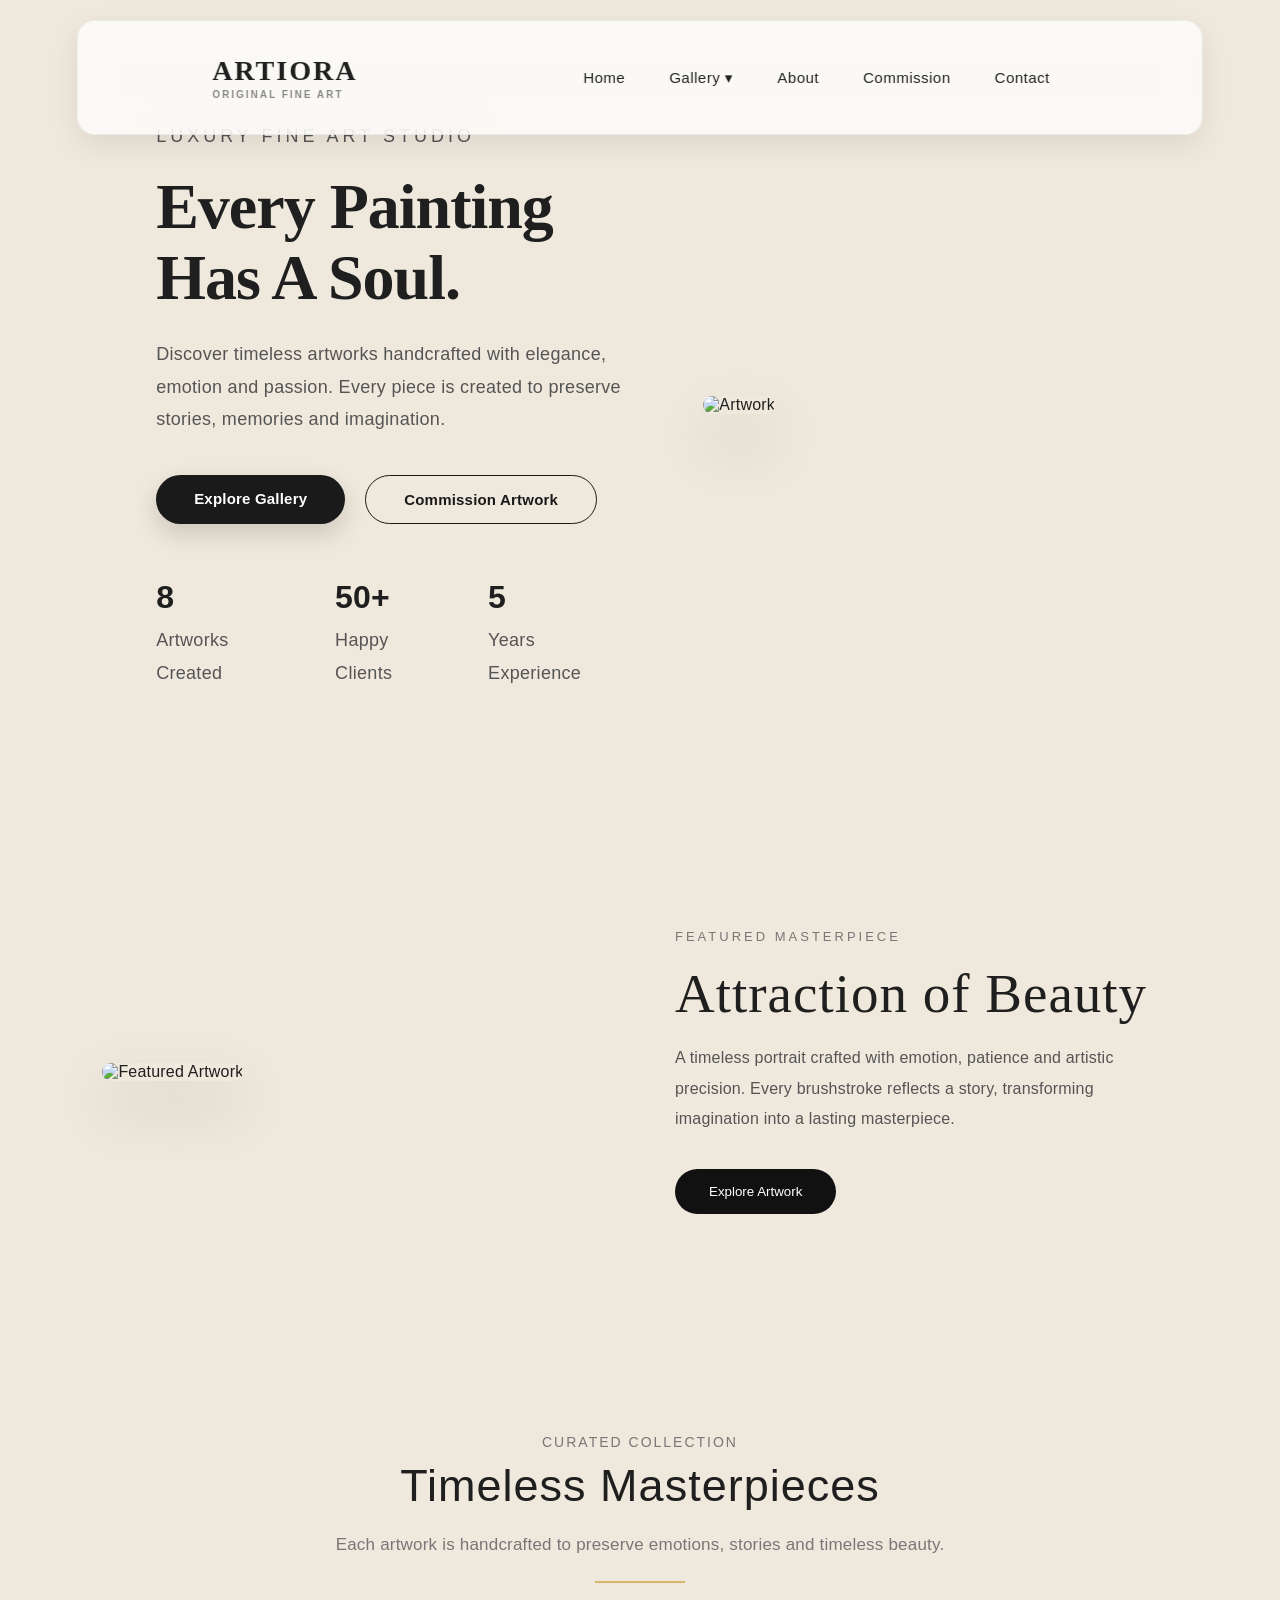
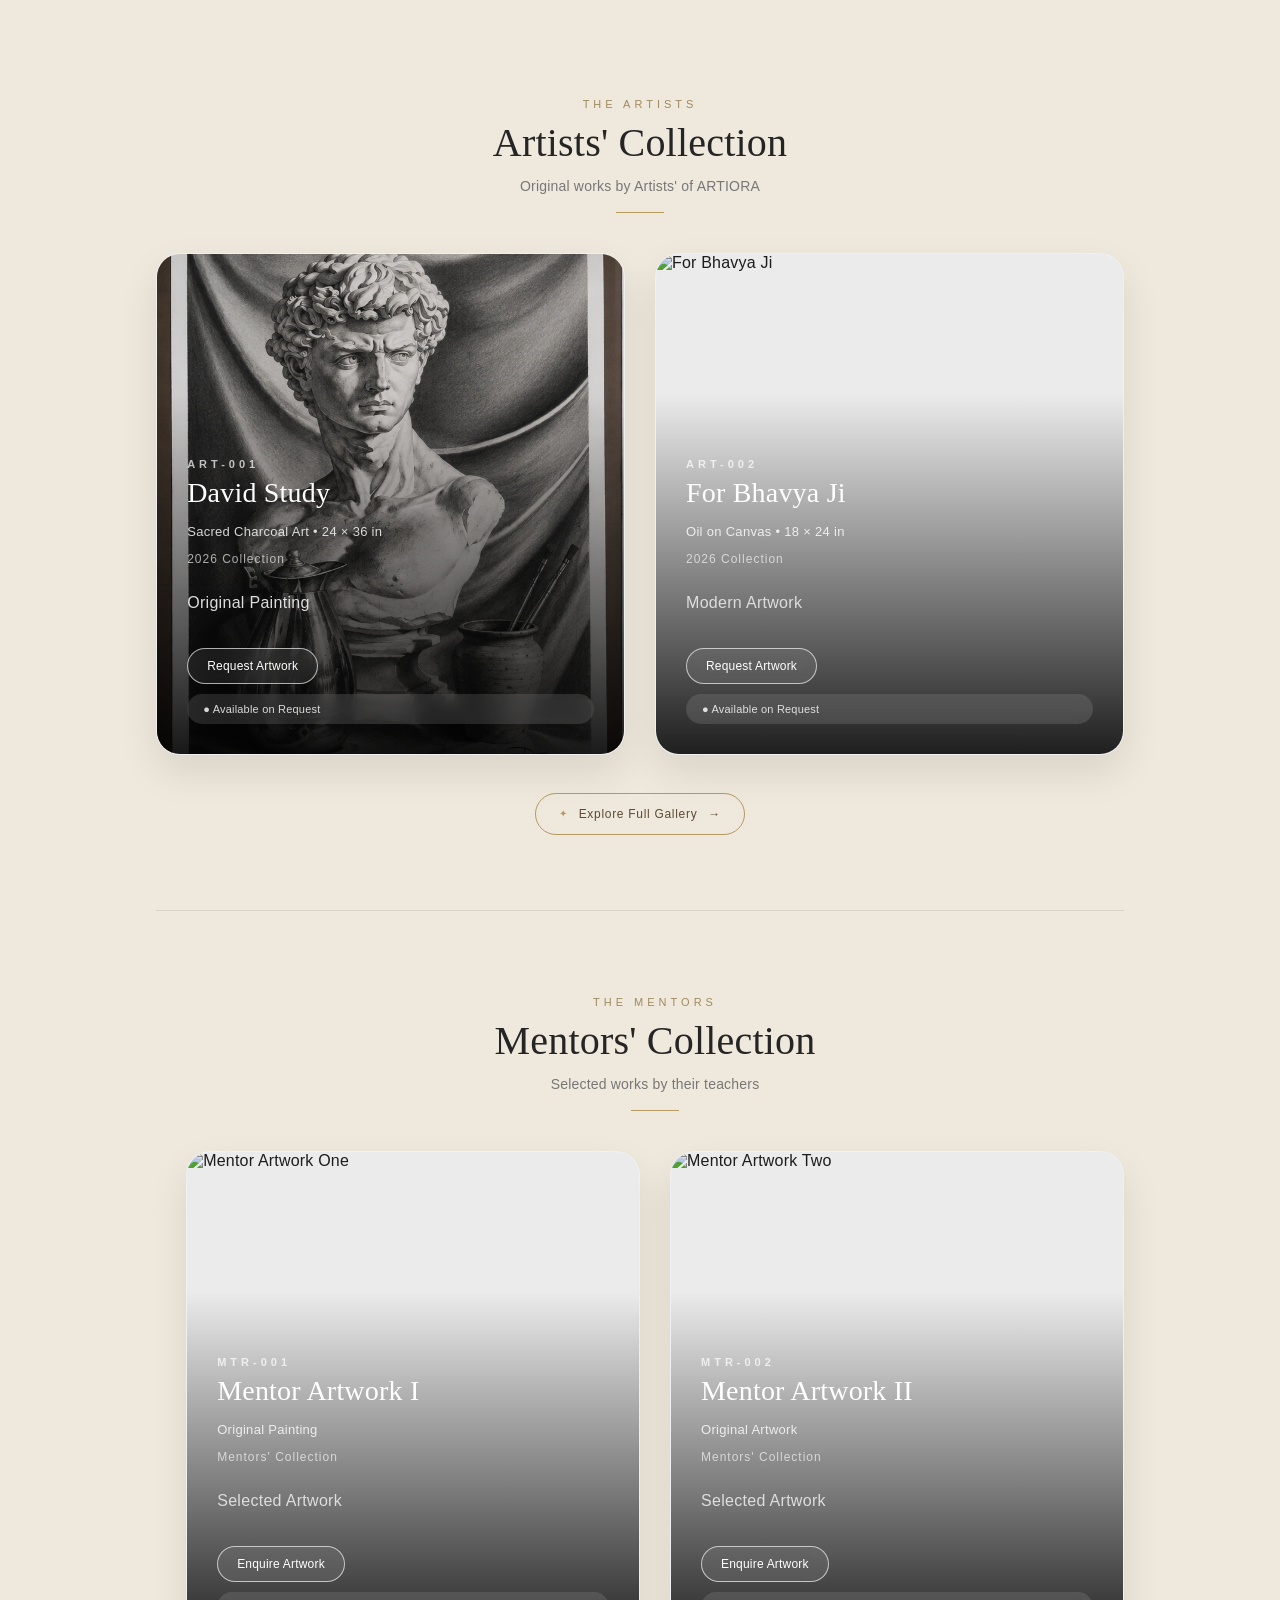
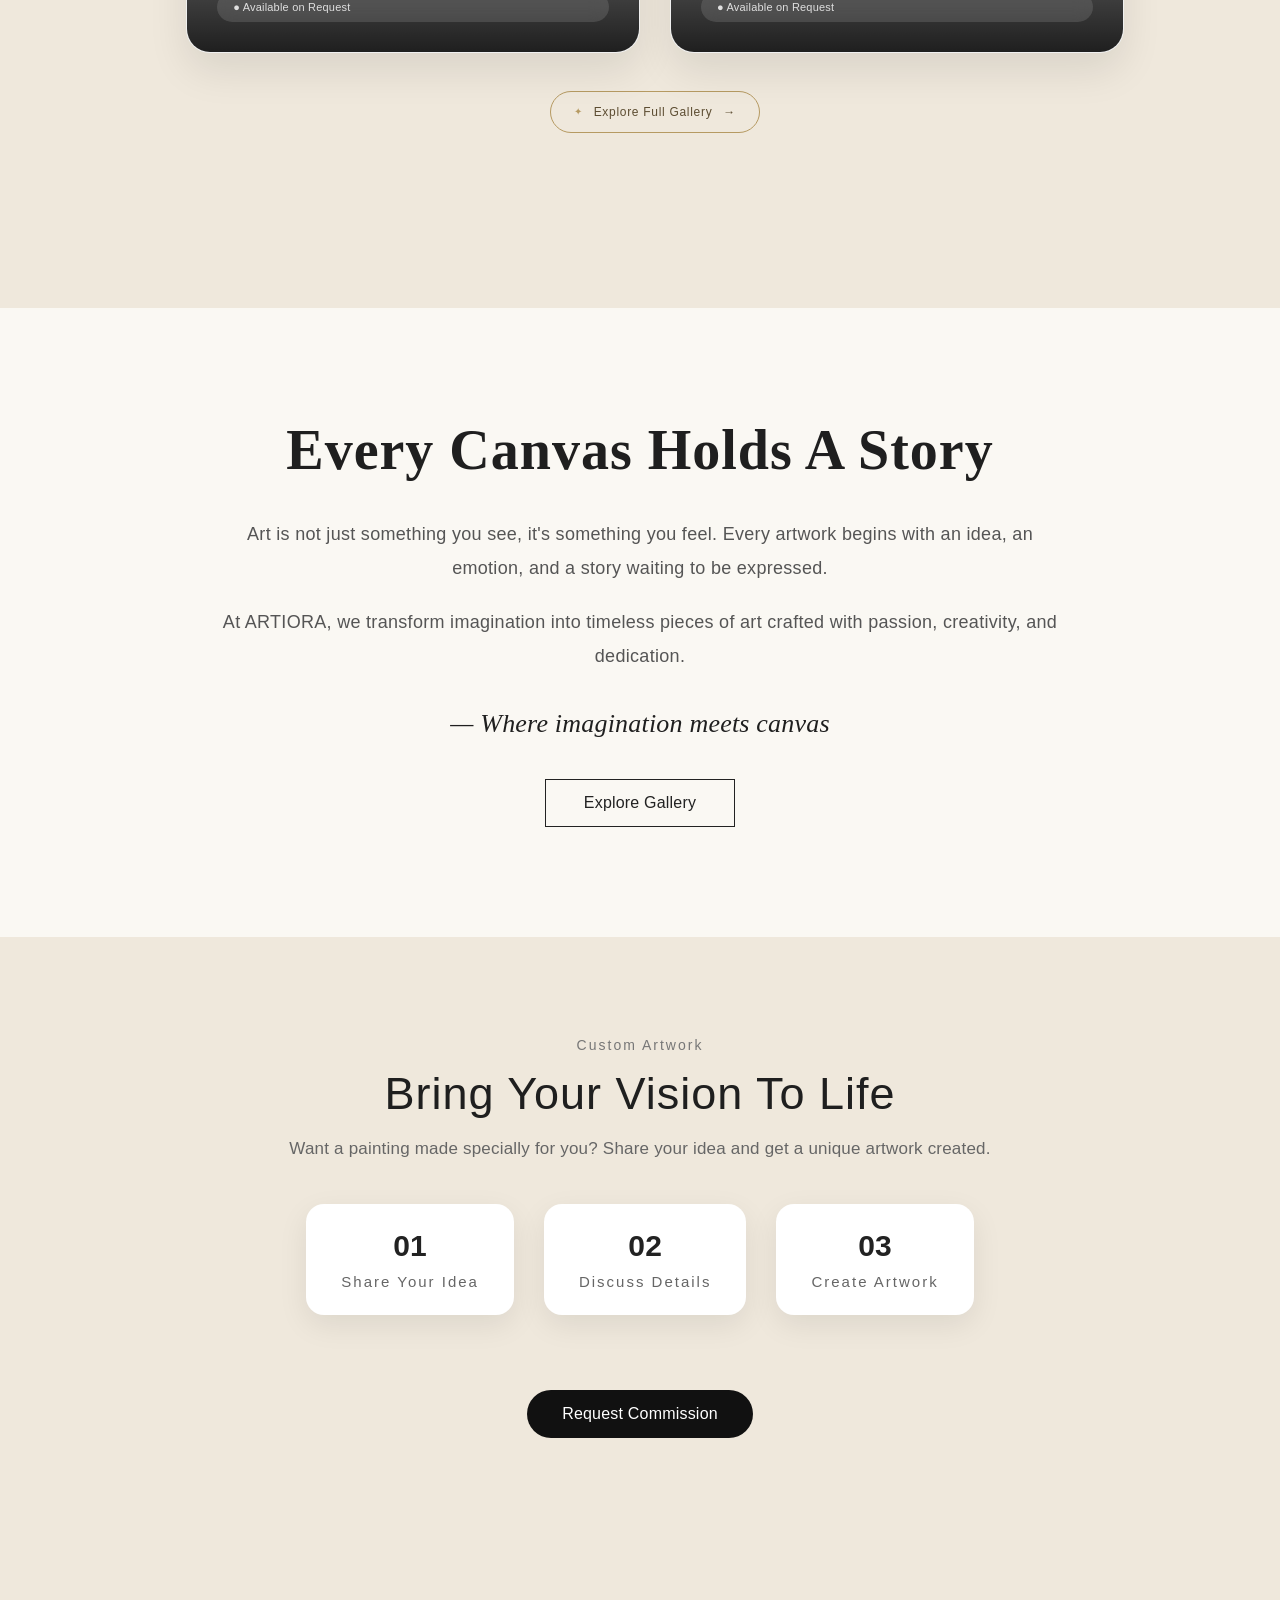
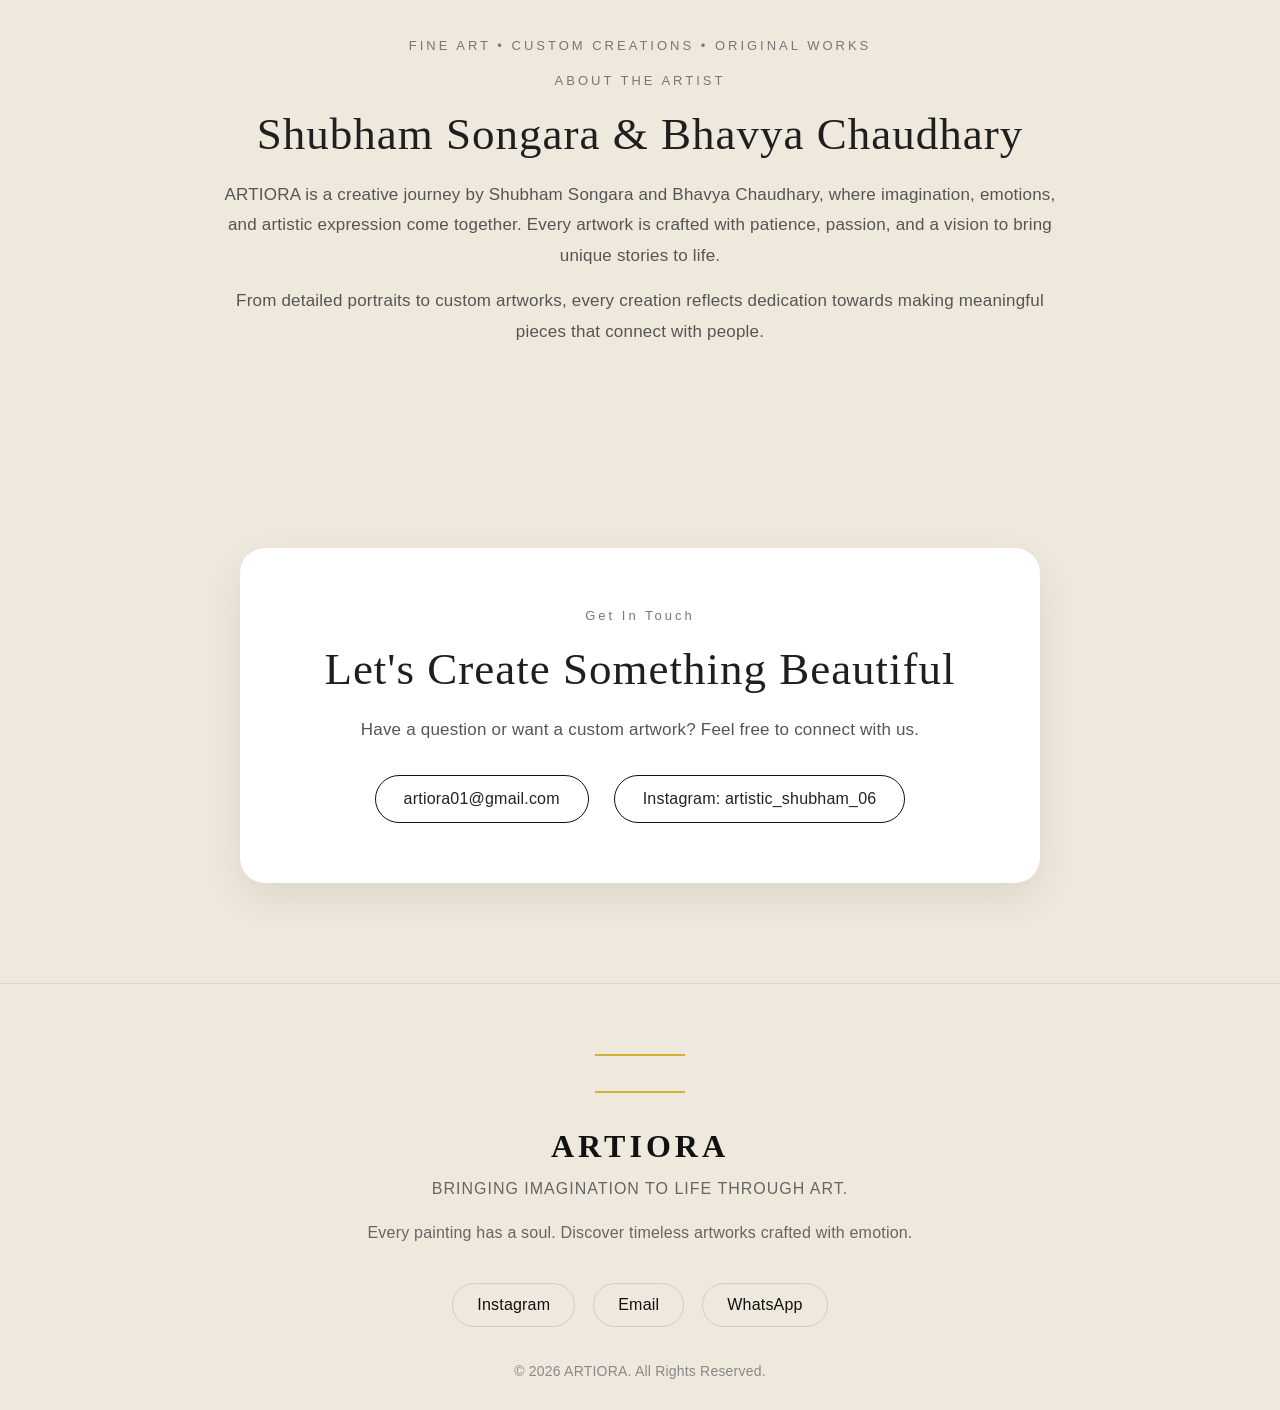
==== index.html @ fe0537ac "Update index.html" ====
<!DOCTYPE html>
<html lang="en">
<head>
    <meta charset="UTF-8">
    <meta name="viewport" content="width=device-width, initial-scale=1.0">

    <title>ARTIORA | Bring Your Vision To Life</title>
    <meta name="description" content="ARTIORA is a premium fine art studio by Shubham And Bhavya, showcasing original paintings and custom commissioned artwork.">

    <meta name="description" content="ARTIORA - Premium Fine Art Studio by Shubham. Original Paintings and Custom Artwork.">
    <meta name="theme-color" content="#EFE8DC">

    <link rel="icon" type="image/png" href="assets/images/icons/favicon.png">

    <link rel="stylesheet" href="css/style.css">
</head>
<body>
    <!-- Loading Screen -->

<div id="loader">
    <div class="loader-content">

        <h1>A</h1>
        <h2>ARTIORA</h2>
        <p>Original Fine Art</p>

    </div>
</div>
   <header class="navbar">
    <div class="nav-container">
        <div class="logo">
            <h2>ARTIORA</h2>
            <span>Original Fine Art</span>
        </div>

    <nav>

    <div class="menu-toggle" id="menu-toggle">
        ☰
    </div>

    <ul class="nav-links" id="nav-links">
        <li><a href="#">Home</a></li>
        <li class="gallery-dropdown">
    <a href="#gallery">Gallery ▾</a>

    <ul class="dropdown-menu">
        <li><a href="#artists">Artist's Collection</a></li>
        <li><a href="#mentors">Mentor's Collection</a></li>
    </ul>
</li>
        <li><a href="#about">About</a></li>
        <li><a href="#commission">Commission</a></li>
        <li><a href="#contact">Contact</a></li>
    </ul>

</nav>
         
    </div>
</header> 
<section class="hero reveal">

    <div class="container hero-container">

        <div class="hero-content">

            <p class="hero-subtitle">LUXURY FINE ART STUDIO</p>

            <h1>
                Every Painting <br>
                Has A Soul.
            </h1>

            <p class="hero-text">
                Discover timeless artworks handcrafted with elegance,
                emotion and passion. Every piece is created to preserve
                stories, memories and imagination.
            </p>

            <div class="hero-buttons">
    <a href="#gallery" class="btn primary-btn">Explore Gallery</a>
    <a href="#commission" class="btn secondary-btn">Commission Artwork</a>
</div>
<div class="hero-stats">

    <div class="stat-box">
        <h3 id="artworks-count">0</h3>
        <p>Artworks Created</p>
    </div>

    <div class="stat-box">
        <h3 id="clients-count">50+</h3>
        <p>Happy Clients</p>
    </div>

    <div class="stat-box">
        <h3 id="years-count">0</h3>
        <p>Years Experience</p>
    </div>

</div>

        </div>

        <div class="hero-image">

            <img src="https://images.unsplash.com/photo-1579783902614-a3fb3927b6a5?w=900"
                 alt="Artwork">

        </div>

    </div>

</section>
<section class="featured-masterpiece">

    <div class="featured-image">

        <img src="https://images.unsplash.com/photo-1579783902614-a3fb3927b6a5" alt="Featured Artwork">

    </div>

    <div class="featured-content">

        <p>FEATURED MASTERPIECE</p>

        <h2>Attraction of Beauty</h2>

        <span>
            A timeless portrait crafted with emotion, patience and
            artistic precision. Every brushstroke reflects a story,
            transforming imagination into a lasting masterpiece.
        </span>

        <button class="featured-btn">
            Explore Artwork
        </button>

    </div>

</section>
<section id="gallery" class="gallery-section reveal">

    <div class="section-title">

        <p>CURATED COLLECTION</p>

        <h2>Timeless Masterpieces</h2>

        <span class="gallery-subtitle">
            Each artwork is handcrafted to preserve emotions,
            stories and timeless beauty.
        </span>

    </div>


    <!-- =========================
         ARTISTS' COLLECTION
    ========================== -->

    <div class="collection-column" id="artists">

        <div class="collection-heading">

            <p>THE ARTISTS</p>

            <h3>Artists' Collection</h3>

            <span>Original works by Artists' of ARTIORA</span>

        </div>


        <div class="gallery-grid">


            <!-- ART 001 -->

            <div class="art-card">

                <img
                    class="gallery-img"
                    src="assets/images/gallery/art-001.jpg"
                    alt="David Study"
                >

                <div class="art-overlay">

                    <p class="art-id">ART-001</p>

                    <h3>David Study</h3>

                    <p class="art-details">
                        Sacred Charcoal Art • 24 × 36 in
                    </p>

                    <p class="art-year">
                        2026 Collection
                    </p>

                    <p>Original Painting</p>

                    <a
                        href="https://wa.me/917568035595?text=Hi%20Shubham,%20I'm%20interested%20in%20Artwork%20ART-001%20(David%20Study).%20Could%20you%20please%20share%20the%20price,%20availability%20and%20more%20details%3F"
                        class="view-btn"
                        target="_blank"
                    >
                        Request Artwork
                    </a>

                    <span class="status">
                        ● Available on Request
                    </span>

                </div>

            </div>


            <!-- ART 002 -->

            <div class="art-card">

                <img
                    class="gallery-img"
                    src="https://images.unsplash.com/photo-1564399579883-451a5d44ec08"
                    alt="For Bhavya Ji"
                >

                <div class="art-overlay">

                    <p class="art-id">ART-002</p>

                    <h3>For Bhavya Ji</h3>

                    <p class="art-details">
                        Oil on Canvas • 18 × 24 in
                    </p>

                    <p class="art-year">
                        2026 Collection
                    </p>

                    <p>Modern Artwork</p>

                    <a
                        href="https://wa.me/917568035595?text=Hi%20Shubham,%20I'm%20interested%20in%20Artwork%20ART-002%20(For%20Bhavya%20Ji).%20Could%20you%20please%20share%20the%20price,%20availability%20and%20more%20details%3F"
                        class="view-btn"
                        target="_blank"
                    >
                        Request Artwork
                    </a>

                    <span class="status">
                        ● Available on Request
                    </span>

                </div>

            </div>

        </div>


        <!-- ARTISTS EXPLORE BUTTON -->

        <div class="collection-action">

            <a href="gallery.html" class="explore-gallery-btn">

                <span>✦</span>

                Explore Full Gallery

                <span class="arrow">→</span>

            </a>

        </div>

    </div>



    <!-- =========================
         MENTORS' COLLECTION
    ========================== -->

    <div class="collection-column mentor-collection" id="mentors">

        <div class="collection-heading">

            <p>THE MENTORS</p>

            <h3>Mentors' Collection</h3>

            <span>Selected works by their teachers</span>

        </div>


        <div class="gallery-grid">


            <!-- MENTOR 001 -->

            <div class="art-card">

                <img
                    class="gallery-img"
                    src="assets/images/gallery/mentor-001.jpg"
                    alt="Mentor Artwork One"
                >

                <div class="art-overlay">

                    <p class="art-id">
                        MTR-001
                    </p>

                    <h3>
                        Mentor Artwork I
                    </h3>

                    <p class="art-details">
                        Original Painting
                    </p>

                    <p class="art-year">
                        Mentors' Collection
                    </p>

                    <p>
                        Selected Artwork
                    </p>

                    <a
                        href="#contact"
                        class="view-btn"
                    >
                        Enquire Artwork
                    </a>

                    <span class="status">
                        ● Available on Request
                    </span>

                </div>

            </div>


            <!-- MENTOR 002 -->

            <div class="art-card">

                <img
                    class="gallery-img"
                    src="assets/images/gallery/mentor-002.jpg"
                    alt="Mentor Artwork Two"
                >

                <div class="art-overlay">

                    <p class="art-id">
                        MTR-002
                    </p>

                    <h3>
                        Mentor Artwork II
                    </h3>

                    <p class="art-details">
                        Original Artwork
                    </p>

                    <p class="art-year">
                        Mentors' Collection
                    </p>

                    <p>
                        Selected Artwork
                    </p>

                    <a
                        href="#contact"
                        class="view-btn"
                    >
                        Enquire Artwork
                    </a>

                    <span class="status">
                        ● Available on Request
                    </span>

                </div>

            </div>

        </div>


        <!-- MENTORS EXPLORE BUTTON -->

        <div class="collection-action">

            <a href="gallery.html" class="explore-gallery-btn">

                <span>✦</span>

                Explore Full Gallery

                <span class="arrow">→</span>

            </a>

        </div>

    </div>

</section>

<section class="art-message">

    <div class="message-content">

        <h2>Every Canvas Holds A Story</h2>

        <p>
            Art is not just something you see, it's something you feel.
            Every artwork begins with an idea, an emotion, and a story
            waiting to be expressed.
        </p>

        <p>
            At ARTIORA, we transform imagination into timeless pieces
            of art crafted with passion, creativity, and dedication.
        </p>

        <span>— Where imagination meets canvas</span>

        <a href="#gallery" class="message-btn">
            Explore Gallery
        </a>

    </div>

</section>
<section id="commission" class="commission-section reveal">

    <div class="commission-content">

        <p>Custom Artwork</p>

        <h2>Bring Your Vision To Life</h2>

        <span>
            Want a painting made specially for you?
            Share your idea and get a unique artwork created.
        </span>
<div class="commission-steps">

    <div>
        <h3>01</h3>
        <p>Share Your Idea</p>
    </div>

    <div>
        <h3>02</h3>
        <p>Discuss Details</p>
    </div>

    <div>
        <h3>03</h3>
        <p>Create Artwork</p>
    </div>

</div>
        <a href="#contact" class="commission-btn">
            Request Commission
        </a>

    </div>

</section>
<section id="about" class="about-section">

    <div class="about-content">
        <p class="artist-tag">FINE ART • CUSTOM CREATIONS • ORIGINAL WORKS</p>

        <p>ABOUT THE ARTIST</p>

        <h2>Shubham Songara & Bhavya Chaudhary</h2>

        <span>
    ARTIORA is a creative journey by Shubham Songara and Bhavya Chaudhary,
    where imagination, emotions, and artistic expression come together.
    Every artwork is crafted with patience, passion, and a vision to bring
    unique stories to life.
</span>

<span>
    From detailed portraits to custom artworks, every creation reflects
    dedication towards making meaningful pieces that connect with people.
</span>

    </div>

</section>
<section id="contact" class="contact-section reveal">

    <div class="contact-content">

        <p>Get In Touch</p>

        <h2>Let's Create Something Beautiful</h2>

        <span>
            Have a question or want a custom artwork?
            Feel free to connect with us.
        </span>

        <div class="contact-links">
            <a href="mailto:artiora01@gmail.com">
                artiora01@gmail.com
            </a>

            <a href="https://www.instagram.com/artistic_shubham_06/" target="_blank">
    Instagram: artistic_shubham_06
</a>
        </div>

    </div>

</section>
<footer class="footer reveal">

    <div class="footer-divider"></div>
    <div class="footer-divider"></div>
    <h3>ARTIORA</h3>

    <p class="footer-tag">
        Bringing imagination to life through art.
    </p>

    <p class="footer-text">
    Every painting has a soul.
    Discover timeless artworks crafted with emotion.
</p>

    <div class="footer-links">

        <a href="https://www.instagram.com/artistic_shubham_06/" target="_blank">
            Instagram
        </a>

        <a href="mailto:artiora01@gmail.com">
            Email
        </a>

        <a href="https://wa.me/917568035595" target="_blank">
            WhatsApp
        </a>

    </div>

    <span>
        © 2026 ARTIORA. All Rights Reserved.
    </span>

</footer>
<script>

document.addEventListener("DOMContentLoaded", () => {

    // ===== Artwork Count =====
    const artworkCount = document.querySelectorAll(".art-card").length;

    document.getElementById("artworks-count").innerText = artworkCount;

    // ===== Years Experience =====
    const startYear = 2021;   // <-- Shubham ne jis year start kiya
    const currentYear = new Date().getFullYear();

    let years = currentYear - startYear;

    if(years < 1){
        years = 1;
    }

    document.getElementById("years-count").innerText = years;

});

</script>
<div class="lightbox" id="lightbox">

    <span class="close-lightbox">&times;</span>

    <img id="lightbox-img" src="" alt="Artwork">

</div>
<script>
    console.log(document.querySelectorAll(".gallery-img").length);

const lightbox = document.getElementById("lightbox");

const lightboxImg = document.getElementById("lightbox-img");

document.querySelectorAll(".gallery-img").forEach(img=>{

    img.addEventListener("click",()=>{

        lightbox.classList.add("active");

        lightboxImg.src = img.src;

    });

});

document.querySelector(".close-lightbox").onclick=()=>{

    lightbox.classList.remove("active");

}

lightbox.onclick=(e)=>{

    if(e.target===lightbox){

        lightbox.classList.remove("active");

    }

}

document.addEventListener("keydown",(e)=>{

    if(e.key==="Escape"){

        lightbox.classList.remove("active");

    }

});

</script>
<script src="js/app.js"></script>
</body>
</html>
---- css/style.css ----
/* ===========================
   ARTIORA - Base Styles
=========================== */

*{
    margin:0;
    padding:0;
    box-sizing:border-box;
}

body{
    background:#EFE8DC;
    color:#1F1F1F;
    font-family:'Manrope',sans-serif;
}

.container{
    width:90%;
    max-width:1280px;
    margin:auto;
}
.navbar{
    top:12px;
    width:94%;
    border-radius:20px;
    transition:
    background .45s ease,
    backdrop-filter .45s ease,
    box-shadow .45s ease,
    border .45s ease,
    top .45s ease;
}
/* Navbar after scroll */
.navbar.scrolled{

    top:12px;

    background:rgba(255,255,255,.82);

    backdrop-filter:blur(35px);
    -webkit-backdrop-filter:blur(35px);

    border:1px solid rgba(255,255,255,.55);

    box-shadow:
        0 20px 45px rgba(0,0,0,.12),
        inset 0 1px 0 rgba(255,255,255,.55);

}
.nav-container{
    width:100%;
    display:flex;
    justify-content:space-between;
    align-items:center;
    padding:16px 32px;
    box-sizing:border-box;
}
.logo{
    display:flex;
    flex-direction:column;
}
.logo h2{
    margin:0;
    font-size:28px;
    letter-spacing:2px;
    font-family:"Cormorant Garamond", serif;
    font-weight:700;
}

.logo span{
    margin-top:2px;
    font-size:10px;
    letter-spacing:2px;
    color:#888;
    text-transform:uppercase;
}
.nav-links{
    display:flex;
    align-items:center;
    gap:8px;
    list-style:none;
}
/* Gallery Dropdown */

.gallery-dropdown{
    position:relative;
}

.dropdown-menu{
    position:absolute;
    top:100%;
    left:50%;
    transform:translateX(-50%) translateY(10px);

    min-width:210px;
    padding:10px;

    list-style:none;

    background:rgba(255,255,255,.92);
    backdrop-filter:blur(18px);
    -webkit-backdrop-filter:blur(18px);

    border:1px solid rgba(255,255,255,.5);
    border-radius:18px;

    box-shadow:0 15px 40px rgba(0,0,0,.12);

    opacity:0;
    visibility:hidden;

    transition:.3s ease;
}

.gallery-dropdown:hover .dropdown-menu{
    opacity:1;
    visibility:visible;
    transform:translateX(-50%) translateY(4px);
}

.dropdown-menu li{
    width:100%;
}

.dropdown-menu a{
    display:block;
    padding:11px 14px;
    border-radius:12px;
    white-space:nowrap;
    text-decoration:none;
    color:#222;
}

.dropdown-menu a:hover{
    background:#111;
    color:#fff;
}
.menu-toggle{
    display:none;
    font-size:30px;
    cursor:pointer;
    color:#111;
    user-select:none;
}

.nav-links a{
    padding:10px 18px;
    border-radius:30px;
    text-decoration:none;
    color:#222;
    transition:.3s;
}

.nav-links a:hover{
    background:#111;
    color:#fff;
}
/* ===========================
   HERO SECTION
=========================== */

.hero{
    padding:120px 8%;
}

.hero-container{

    display:flex;

    justify-content:space-between;

    align-items:center;

    gap:80px;

}

.hero-content{

    width:50%;

}

.hero-subtitle{

    letter-spacing:4px;

    color:#B38B59;

    font-size:13px;

    margin-bottom:20px;

}

.hero-content h1{

    font-family:'Cormorant Garamond',serif;

    font-size:74px;

    line-height:1.05;

    margin-bottom:25px;

}

.hero-text{

    color:#666;

    line-height:1.8;

    font-size:18px;

    max-width:520px;

}

.hero-buttons{

    display:flex;

    gap:20px;

    margin-top:40px;

}

.btn-primary{

    background:#1F1F1F;

    color:white;

    padding:16px 34px;

    text-decoration:none;

}

.btn-secondary{

    border:1px solid #1F1F1F;

    color:#1F1F1F;

    padding:16px 34px;

    text-decoration:none;

}

.hero-image{

    width:45%;

}

.hero-image img{

    width:100%;

    border-radius:16px;

    box-shadow:0 30px 60px rgba(0,0,0,.15);

}
.hero-buttons{
    display:flex;
    gap:18px;
    margin-top:35px;
}

.btn{
    padding:14px 35px;
    border-radius:50px;
    text-decoration:none;
    font-size:15px;
    font-weight:600;
}

.primary-btn{
    background:#111;
    color:white;
}

.secondary-btn{
    border:1px solid #111;
    color:#111;
}
.hero-buttons{
    display:flex;
    gap:20px;
    margin-top:40px;
}

.btn{
    padding:15px 38px;
    border-radius:40px;
    text-decoration:none;
    font-size:15px;
    font-weight:600;
    transition:0.3s;
}

.primary-btn{
    background:#1a1a1a;
    color:white;
    box-shadow:0 10px 25px rgba(0,0,0,0.15);
}

.primary-btn:hover{
    transform:translateY(-5px);
}

.secondary-btn{
    border:1px solid #1a1a1a;
    color:#1a1a1a;
    background:transparent;
}

.secondary-btn:hover{
    background:#1a1a1a;
    color:white;
    transform:translateY(-5px);
}
.hero-stats{
    display:flex;
    gap:45px;
    margin-top:55px;
}

.stat-box h3{
    font-size:32px;
    margin:0;
    font-weight:700;
}

.stat-box p{
    margin-top:8px;
    font-size:14px;
    color:#666;
}
.gallery-section{
    padding:100px 8%;
}

.section-title{
    text-align:center;
    margin-bottom:50px;
}
.section-title::after{
    content:"";
    display:block;
    width:90px;
    height:2px;
    background:#d6b76d;
    margin:20px auto 0;
}

.section-title p{
    color:#777;
    font-size:14px;
    letter-spacing:2px;
}

.section-title h2{
    font-size:45px;
    margin-top:10px;
}


.gallery-grid{
    display:grid;
    grid-template-columns:repeat(3,1fr);
    gap:30px;
}


.art-card{
    background:white;
    border-radius:26px;
    overflow:hidden;
    box-shadow:0 15px 40px rgba(0,0,0,0.08);
    transition:0.3s;
    box-shadow:0 15px 40px rgba(0,0,0,.12);
    transition:.4s ease;
}


.art-card:hover{
    transform:translateY(-8px);
    box-shadow:0 25px 60px rgba(0,0,0,.18);
}

.art-card img{
    width:100%;
    height:380px;
    object-fit:cover;
    display:block;
    transition:.5s ease;
}


.art-card h3{
    margin:8px 0;
    font-size:36px;
    font-family:"Cormorant Garamond", serif;
    font-weight:600;
    color:#fff;
}


.art-card p{
    margin:0 20px 25px;
    color:#777;
}
.view-btn{
    display:inline-block;
    width:max-content;
    padding:12px 28px;
    margin-top:10px;
    border:1px solid rgba(255,255,255,0.8);
    background:rgba(255,255,255,0.08);
    backdrop-filter:blur(10px);
    color:#fff;
    text-decoration:none;
    border-radius:50px;
    font-size:14px;
    font-weight:500;
    transition:all .35s ease;
    cursor:pointer;
}

.view-btn:hover{
    background:#D4AF37;
    border-color:#D4AF37;
    color:#111;
    transform:translateY(-3px);
    box-shadow:0 12px 30px rgba(212,175,55,.35);
}
.commission-section{
    padding:100px 8%;
    text-align:center;
}

.commission-content{
    max-width:750px;
    margin:auto;
}

.commission-content p{
    letter-spacing:2px;
    font-size:14px;
    color:#777;
}

.commission-content h2{
    font-size:45px;
    margin:15px 0;
}

.commission-content span{
    display:block;
    color:#666;
    font-size:17px;
    line-height:1.7;
}

.commission-btn{
    display:inline-block;
    margin-top:35px;
    padding:15px 35px;
    background:#111;
    color:white;
    border-radius:40px;
    text-decoration:none;
    transition:0.3s;
}

.commission-btn:hover{
    transform:translateY(-5px);
}
.contact-section{
    padding:100px 8%;
    text-align:center;
}

.contact-content{
    max-width:750px;
    margin:auto;
}

.contact-content p{
    font-size:14px;
    letter-spacing:2px;
    color:#777;
}

.contact-content h2{
    font-size:45px;
    margin:15px 0;
}

.contact-content span{
    display:block;
    color:#666;
    font-size:17px;
    line-height:1.7;
}

.contact-links{
    margin-top:35px;
    display:flex;
    justify-content:center;
    gap:25px;
    flex-wrap:wrap;
}

.contact-links a{
    padding:14px 28px;
    border:1px solid #111;
    border-radius:40px;
    text-decoration:none;
    color:#111;
    transition:0.3s;
}

.contact-links a:hover{
    background:#111;
    color:white;
}
.footer{
    padding:90px 8% 50px;
    text-align:center;
    border-top:none;
    background:#faf7f2;
}

.footer h3{
    font-family:"Cormorant Garamond",serif;
    font-size:42px;
    letter-spacing:4px;
    margin-bottom:10px;
    color:#111;
}

.footer p{
    max-width:620px;
    margin:0 auto;
    color:#666;
    line-height:1.8;
    font-size:16px;
}

.footer-links{
    margin:35px 0;
    display:flex;
    justify-content:center;
    gap:18px;
    flex-wrap:wrap;
}
.footer-links a{
    text-decoration:none;
    color:#111;
    padding:12px 24px;
    border:1px solid rgba(0,0,0,.12);
    border-radius:40px;
    transition:.35s ease;
}

.footer-links a:hover{
    background:#D4AF37;
    color:#111;
    border-color:#D4AF37;
}

.footer span{
    font-size:14px;
    color:#888;
}
.footer-divider{
    width:90px;
    height:2px;
    background:#D4AF37;
    margin:0 auto 35px;
}

.footer-tag{
    color:#D4AF37;
    text-transform:uppercase;
    letter-spacing:2px;
    font-size:13px;
    margin-bottom:18px;
}

.footer-text{
    margin-top:15px !important;
}
@media(max-width:768px){

    .hero{
        padding:60px 20px;
    }

    .hero h1{
        font-size:38px;
    }

    .hero-buttons{
        flex-direction:column;
        align-items:flex-start;
    }

    .hero-stats{
        flex-direction:column;
        gap:25px;
    }


    .gallery-section{
        padding:70px 20px;
    }

    .gallery-grid{
    grid-template-columns:1fr;
    gap:20px;
}

.art-card img{
    height:250px;
}


    .section-title h2,
    .commission-content h2,
    .contact-content h2{
        font-size:32px;
    }


    .commission-section,
    .contact-section{
        padding:70px 20px;
    }


    .footer{
        padding:50px 20px 25px;
    }
}
html{
    scroll-behavior:smooth;
}

.navbar{
    position:fixed;
    top:20px;
    left:50%;
    transform:translateX(-50%);
    width:88%;
    max-width:1280px;
    z-index:1000;

    background:rgba(255,255,255,.75);
    backdrop-filter:blur(16px);

    border:1px solid rgba(0,0,0,.06);
    border-radius:18px;

    box-shadow:0 10px 30px rgba(0,0,0,.08);
}
.art-card{
    transition:all 0.4s ease;
}

.art-card:hover{
    transform:translateY(-10px);
}
.hero-content{
    animation: fadeUp 1s ease;
}

@keyframes fadeUp{
    from{
        opacity:0;
        transform:translateY(30px);
    }

    to{
        opacity:1;
        transform:translateY(0);
    }
}
.art-card{
    background:#fff;
    border-radius:20px;
    overflow:hidden;
    box-shadow:0 10px 30px rgba(0,0,0,0.08);
}
.art-card{
    border:1px solid rgba(0,0,0,0.06);
    transition:0.4s ease;
}

.art-card:hover{
    box-shadow:0 20px 40px rgba(0,0,0,0.12);
}
.hero h1{
    font-size:64px;
    line-height:1.1;
    letter-spacing:-1px;
}

.hero p{
    font-size:18px;
    line-height:1.8;
    color:#555;
}
section h2{
    font-weight:500;
    letter-spacing:1px;
}

section p{
    letter-spacing:0.3px;
}
.navbar a{
    font-size:15px;
    letter-spacing:0.5px;
}

.navbar{
    padding:18px 8%;
}
.navbar h1,
.navbar .logo{
    letter-spacing:3px;
    font-weight:600;
}
*{
    box-sizing:border-box;
}

body{
    letter-spacing:0.2px;
}

section{
    padding-top:100px;
    padding-bottom:100px;
}
.about-section{
    padding:100px 8%;
    text-align:center;
}

.about-content{
    max-width:850px;
    margin:auto;
}

.about-content p{
    font-size:13px;
    letter-spacing:3px;
    color:#777;
}

.about-content h2{
    font-size:45px;
    margin:20px 0;
    font-family:"Cormorant Garamond", serif;
}

.about-content span{
    display:block;
    color:#555;
    font-size:17px;
    line-height:1.8;
    margin-top:15px;
}
.artist-tag{
    font-size:12px;
    letter-spacing:3px;
    color:#777;
    margin-bottom:20px;
}
.commission-steps{
    display:flex;
    justify-content:center;
    gap:30px;
    margin:40px 0;
    flex-wrap:wrap;
}

.commission-steps div{
    background:#fff;
    padding:25px 35px;
    border-radius:18px;
    text-align:center;
    box-shadow:0 10px 30px rgba(0,0,0,0.08);
    min-width:160px;
}

.commission-steps h3{
    font-size:30px;
    margin-bottom:10px;
    color:#222;
}

.commission-steps p{
    font-size:15px;
    color:#666;
}
.contact-section{
    padding:100px 8%;
    text-align:center;
}

.contact-content{
    max-width:800px;
    margin:auto;
    background:#fff;
    padding:60px 40px;
    border-radius:25px;
    box-shadow:0 15px 40px rgba(0,0,0,0.08);
}

.contact-content p{
    letter-spacing:3px;
    font-size:13px;
    color:#777;
}

.contact-content h2{
    font-family:"Cormorant Garamond", serif;
    font-size:45px;
    margin:20px 0;
}

.contact-content span{
    color:#555;
    line-height:1.8;
}

.contact-links{
    margin-top:30px;
    display:flex;
    justify-content:center;
    gap:25px;
    flex-wrap:wrap;
}

.contact-links a{
    color:#222;
    text-decoration:none;
}
.footer{
    padding:70px 8% 30px;
    text-align:center;
    background:#EFE8DC;
    border-top:1px solid rgba(0,0,0,0.08);
}

.footer h3{
    font-size:32px;
    letter-spacing:4px;
}

.footer-tag{
    font-size:14px;
    letter-spacing:1px;
    color:#777;
    margin-top:10px;
}

.footer-links a{
    transition:0.3s ease;
}

.footer-links a:hover{
    opacity:0.6;
}
.gallery-grid{
    display:grid;
    grid-template-columns:repeat(auto-fit,minmax(320px,1fr));
    gap:35px;
}

.art-card{
    position:relative;
    overflow:hidden;
    border-radius:26px;
    cursor:pointer;
}

.art-card img{
    width:100%;
    height:420px;
    object-fit:cover;
    display:block;
    transition:0.5s ease;
}

.art-overlay{
    position:absolute;
    inset:0;
    display:flex;
    flex-direction:column;
    justify-content:flex-end;
    padding:35px;
    background:linear-gradient(
        to top,
        rgba(0,0,0,.88) 5%,
        rgba(0,0,0,.55) 40%,
        rgba(0,0,0,.10) 100%
    );
    color:#fff;
    pointer-events: none;
    
}

.art-card:hover img{
    transform:scale(1.08);
}

.art-card:hover .art-overlay{
    opacity:1;
}

.art-overlay h3{
    color:#fff;
    margin:0;
    font-size:28px;
}

.art-overlay p{
    color:#ddd;
    margin:8px 0 20px;
}

.view-btn{
    pointer-events: auto;
    display:inline-block;
    width:max-content;
    padding:12px 26px;
    border:1px solid white;
    color:white;
    text-decoration:none;
    border-radius:40px;
    transition:.3s;
}

.view-btn:hover{
    background:white;
    color:black;
}
.status{
    margin-top:18px;
    display:inline-block;
    padding:10px 18px;
    border-radius:50px;
    background:rgba(255,255,255,.10);
    backdrop-filter:blur(10px);
    color:#fff;
    font-size:13px;
}
/* ---------- Featured Masterpiece ---------- */

.featured-masterpiece{
    display:grid;
    grid-template-columns:1fr 1fr;
    align-items:center;
    gap:70px;
    padding:120px 8%;
}

.featured-image img{
    width:100%;
    border-radius:22px;
    box-shadow:0 25px 60px rgba(0,0,0,.15);
    transition:.4s;
}

.featured-image img:hover{
    transform:scale(1.03);
}

.featured-content p{
    letter-spacing:3px;
    color:#777;
    font-size:13px;
}

.featured-content h2{
    font-size:55px;
    margin:18px 0;
    font-family:"Cormorant Garamond",serif;
}

.featured-content span{
    display:block;
    color:#555;
    line-height:1.9;
    margin-bottom:35px;
}

.featured-btn{
    padding:15px 34px;
    border:none;
    background:#111;
    color:white;
    border-radius:50px;
    cursor:pointer;
    transition:.35s;
}

.featured-btn:hover{
    transform:translateY(-4px);
    background:#333;
}

@media(max-width:768px){

.featured-masterpiece{

grid-template-columns:1fr;

text-align:center;

}

.featured-content h2{

font-size:40px;

}

}
.gallery-subtitle{
    display:block;
    max-width:650px;
    margin:18px auto 0;
    text-align:center;
    color:#777;
    line-height:1.8;
    font-size:17px;
}
.art-id{
    color:#D4AF37;
    font-size:12px;
    letter-spacing:4px;
    font-weight:600;
}

.art-details{

font-size:14px;

color:#ddd;

margin-top:8px;

}

.art-year{

font-size:12px;

color:#bdbdbd;

margin-top:6px;

letter-spacing:1px;

}
/* LIGHTBOX */

.lightbox{

    position:fixed;
    inset:0;

    background:rgba(0,0,0,.92);

    display:flex;

    justify-content:center;

    align-items:center;

    opacity:0;

    visibility:hidden;

    transition:.35s;

    z-index:9999;

}

.lightbox.active{

    opacity:1;

    visibility:visible;

}

.lightbox img{

    width:90%;

    max-width:950px;

    max-height:88vh;

    border-radius:18px;

    box-shadow:0 30px 80px rgba(0,0,0,.45);

}

.close-lightbox{

    position:absolute;

    top:25px;

    right:40px;

    font-size:45px;

    color:#fff;

    cursor:pointer;

    transition:.3s;

}

.close-lightbox:hover{

    transform:rotate(90deg);

}
/* ARTIORA MESSAGE SECTION */

.art-message {
    padding: 110px 10%;
    background: #faf8f3;
    text-align: center;
}

.message-content {
    max-width: 850px;
    margin: auto;
}

.message-content h2 {
    font-family: "Cormorant Garamond", serif;
    font-size: 56px;
    font-weight: 600;
    letter-spacing: 1px;
    margin-bottom: 35px;
}

.message-content p {
    font-family: "Manrope", sans-serif;
    color: #555;
    font-size: 18px;
    line-height: 1.9;
    margin-bottom: 20px;
}

.message-content span {
    display: block;
    margin-top: 35px;
    font-family: "Cormorant Garamond", serif;
    font-size: 26px;
    font-style: italic;
}

.message-btn {
    display: inline-block;
    margin-top: 40px;
    padding: 14px 38px;
    border: 1px solid #222;
    color: #222;
    text-decoration: none;
    transition: 0.4s;
    font-family: "Manrope", sans-serif;
}

.message-btn:hover {
    background: #222;
    color: white;
}
/* LOADING SCREEN */

#loader {
    position: fixed;
    width: 100%;
    height: 100vh;
    background: #faf8f3;
    display: flex;
    justify-content: center;
    align-items: center;
    z-index: 99999;
}

.loader-content {
    text-align: center;
}

.loader-content h1 {
    font-family: "Cormorant Garamond", serif;
    font-size: 80px;
    margin: 0;
    animation: fade 1.5s ease;
}

.loader-content h2 {
    font-family: "Cormorant Garamond", serif;
    font-size: 45px;
    letter-spacing: 5px;
    margin: 10px 0;
}

.loader-content p {
    font-family: "Manrope", sans-serif;
    letter-spacing: 3px;
    font-size: 14px;
}


@keyframes fade {

    from {
        opacity: 0;
        transform: translateY(20px);
    }

    to {
        opacity: 1;
        transform: translateY(0);
    }

}
@media(max-width:768px){

    .art-overlay{
        padding:20px;
        justify-content:flex-end;
    }

    .art-overlay h3{
        font-size:20px;
    }

    .art-overlay p{
        margin:5px 0;
    }

    .status{
        margin-top:12px;
        font-size:12px;
        padding:8px 14px;
    }

}
@media (max-width:768px){

    .navbar{
        top:12px;
        width:94%;
        border-radius:20px;
    }

    .nav-container{
        padding:12px 18px;
        justify-content:space-between;
        align-items:center;
    }

    .logo h2{
        font-size:20px;
    }

    .logo span{
        font-size:8px;
    }

    .menu-toggle{
        display:block;
    }

    .nav-links{
        position:absolute;
        top:75px;
        left:0;
        width:100%;
        display:none;
        flex-direction:column;
        gap:0;
        background:rgba(255,255,255,.95);
        backdrop-filter:blur(20px);
        border-radius:20px;
        padding:15px 0;
        box-shadow:0 10px 30px rgba(0,0,0,.1);
    }

    .nav-links.active{
        display:flex;
    }

    .nav-links li{
        width:100%;
        text-align:center;
    }

    .nav-links a{
        display:block;
        padding:15px;
    }

}
/* ===========================
   SCROLL REVEAL ANIMATION
=========================== */

.reveal{
    opacity:0;
    transform:translateY(60px);
    transition:all .8s ease;
}

.reveal.active{
    opacity:1;
    transform:translateY(0);
}
/* ===========================
   COLLECTION LAYOUT
=========================== */

.collection-layout{
    display:grid;
    grid-template-columns:1fr 1fr;
    gap:60px;
    align-items:start;
}

.collection-column:first-child{
    padding-right:30px;
    border-right:1px solid rgba(31,31,31,.15);
}

.collection-column:last-child{
    padding-left:30px;
}
.collection-column .gallery-grid{
    grid-template-columns:repeat(2, 1fr);
    gap:24px;
}
@media (max-width: 768px){

    .collection-layout{
        grid-template-columns:1fr;
        gap:60px;
    }

    .collection-column:first-child{
        padding-right:0;
        border-right:none;
        padding-bottom:60px;
        border-bottom:1px solid rgba(31,31,31,.15);
    }

    .collection-column:last-child{
        padding-left:0;
    }

    .collection-column .gallery-grid{
        grid-template-columns:repeat(2, 1fr);
    }

}
/* =========================================
   PREMIUM ARTISTS & MENTORS COLLECTION
========================================= */

.collection-column {
    width: min(1180px, 90%);
    margin: 0 auto;
    padding: 65px 0 75px;
}

.collection-column + .collection-column {
    border-top: 1px solid rgba(50, 50, 50, 0.12);
    padding-top: 85px;
}


/* Collection Heading */

.collection-heading {
    text-align: center;
    margin-bottom: 40px;
}

.collection-heading p {
    margin: 0 0 9px;

    font-size: 11px;
    font-weight: 500;

    letter-spacing: 4px;

    color: #a18a5c;
}

.collection-heading h3 {
    margin: 0;

    font-family: Georgia, "Times New Roman", serif;

    font-size: 40px;
    font-weight: 500;

    color: #252525;
}

.collection-heading span {
    display: block;

    margin-top: 12px;

    font-size: 14px;

    color: #777;

    letter-spacing: .2px;
}


/* Small elegant line */

.collection-heading::after {
    content: "";

    display: block;

    width: 48px;
    height: 1px;

    background: #b99b5f;

    margin: 18px auto 0;
}


/* =========================================
   TWO FEATURED PAINTINGS
========================================= */

.collection-column .gallery-grid {
    display: grid;

    grid-template-columns: repeat(2, 1fr);

    gap: 30px;

    max-width: 1080px;

    margin: 0 auto;
}

.collection-column .art-card {
    position: relative;

    min-height: 500px;

    overflow: hidden;

    border-radius: 24px;

    box-shadow:
        0 18px 40px rgba(0, 0, 0, .09);

    transition:
        transform .4s ease,
        box-shadow .4s ease;
}

.collection-column .art-card:hover {
    transform: translateY(-5px);

    box-shadow:
        0 25px 50px rgba(0, 0, 0, .14);
}

.collection-column .gallery-img {
    width: 100%;
    height: 500px;

    display: block;

    object-fit: cover;

    transition: transform .7s ease;
}

.collection-column .art-card:hover .gallery-img {
    transform: scale(1.04);
}


/* =========================================
   ARTWORK OVERLAY
========================================= */

.collection-column .art-overlay {
    position: absolute;

    inset: 0;

    display: flex;

    flex-direction: column;

    justify-content: flex-end;

    padding: 30px;

    color: white;

    background:
        linear-gradient(
            to top,
            rgba(0,0,0,.88),
            rgba(0,0,0,.08) 72%
        );
}

.collection-column .art-id {
    margin-bottom: 7px;

    font-size: 11px;

    letter-spacing: 4px;

    color: rgba(255,255,255,.72);
}

.collection-column .art-overlay h3 {
    margin: 0 0 7px;

    font-family: Georgia, "Times New Roman", serif;

    font-size: 28px;

    font-weight: 500;
}

.collection-column .art-details {
    margin-bottom: 5px;

    font-size: 13px;

    color: rgba(255,255,255,.82);
}

.collection-column .art-year {
    margin-top: 8px;

    font-size: 12px;

    color: rgba(255,255,255,.65);
}


/* Request button */

.collection-column .view-btn {
    width: fit-content;

    margin-top: 16px;

    padding: 10px 19px;

    border: 1px solid rgba(255,255,255,.65);

    border-radius: 50px;

    color: white;

    font-size: 12px;

    transition: .3s ease;
}

.collection-column .view-btn:hover {
    background: white;

    color: #222;

    border-color: white;
}


/* Status */

.collection-column .status {
    margin-top: 10px;

    padding: 9px 16px;

    border-radius: 30px;

    background: rgba(255,255,255,.12);

    backdrop-filter: blur(8px);

    font-size: 11px;

    color: rgba(255,255,255,.82);
}


/* =========================================
   EXPLORE FULL GALLERY
========================================= */

.collection-action {
    display: flex;

    justify-content: center;

    margin-top: 38px;
}

.explore-gallery-btn {
    display: inline-flex;

    align-items: center;

    gap: 11px;

    padding: 13px 23px;

    border: 1px solid #b69a62;

    border-radius: 50px;

    background: transparent;

    color: #5c4c31;

    text-decoration: none;

    font-size: 12px;

    letter-spacing: .7px;

    transition:
        background .35s ease,
        color .35s ease,
        transform .35s ease;
}

.explore-gallery-btn span:first-child {
    color: #b69a62;

    font-size: 10px;
}

.explore-gallery-btn .arrow {
    transition: transform .3s ease;
}

.explore-gallery-btn:hover {
    background: #292929;

    color: white;

    transform: translateY(-2px);
}

.explore-gallery-btn:hover .arrow {
    transform: translateX(4px);
}


/* =========================================
   MOBILE
========================================= */

@media (max-width: 700px) {

    .collection-column {
        width: 90%;

        padding: 50px 0 60px;
    }

    .collection-column + .collection-column {
        padding-top: 65px;
    }

    .collection-column .gallery-grid {
        grid-template-columns: 1fr;

        gap: 20px;
    }

    .collection-heading h3 {
        font-size: 32px;
    }

    .collection-column .art-card,
    .collection-column .gallery-img {
        min-height: 460px;
        height: 460px;
    }

}
/* =========================================================
   ARTIORA — FULL GALLERY PAGE
========================================================= */

.gallery-page {
    background: #efe8dc;
    color: #1d1d1d;
}

/* PAGE HERO */

.gallery-page-hero {
    min-height: 55vh;
    padding: 150px 8% 90px;
    display: flex;
    flex-direction: column;
    justify-content: center;
    align-items: center;
    text-align: center;
}

.gallery-page-hero p {
    margin: 0 0 18px;
    font-size: 12px;
    letter-spacing: 4px;
    font-weight: 600;
}

.gallery-page-hero h1 {
    margin: 0;
    font-family: Georgia, serif;
    font-size: clamp(48px, 7vw, 92px);
    font-weight: 400;
}

.gallery-page-hero span {
    max-width: 650px;
    margin-top: 25px;
    line-height: 1.8;
    font-size: 15px;
    opacity: 0.7;
}

.gallery-page-line {
    width: 80px;
    height: 1px;
    margin-top: 40px;
    background: currentColor;
    opacity: 0.4;
}


/* FULL GALLERY SECTIONS */

.full-gallery-section {
    padding: 100px 7% 120px;
}

.mentors-full-section {
    padding-top: 40px;
}

.full-section-heading {
    text-align: center;
    margin-bottom: 65px;
}

.full-section-heading p {
    margin-bottom: 12px;
    font-size: 11px;
    letter-spacing: 4px;
    font-weight: 600;
}

.full-section-heading h2 {
    margin: 0;
    font-family: Georgia, serif;
    font-size: clamp(35px, 5vw, 58px);
    font-weight: 400;
}

.full-section-heading span {
    display: block;
    margin-top: 18px;
    font-size: 14px;
    opacity: 0.65;
}


/* GALLERY GRID */

.full-gallery-grid {
    width: 100%;
    max-width: 1400px;
    margin: auto;
    display: grid;
    grid-template-columns: repeat(2, minmax(0, 1fr));
    gap: 45px;
}


/* ART CARD */

.full-art-card {
    position: relative;
    overflow: hidden;
    background: #e5ddcf;
    min-height: 600px;
    transition: transform 0.4s ease;
}

.full-art-card:hover {
    transform: translateY(-6px);
}


/* IMAGE */

.full-gallery-img {
    display: block;
    width: 100%;
    height: 620px;
    object-fit: cover;
    transition: transform 0.7s ease;
}

.full-art-card:hover .full-gallery-img {
    transform: scale(1.04);
}


/* ART INFORMATION */

.full-art-info {
    padding: 30px 30px 34px;
    background: #e5ddcf;
}

.full-art-info > span {
    display: block;
    margin-bottom: 10px;
    font-size: 10px;
    letter-spacing: 3px;
    font-weight: 600;
    opacity: 0.55;
}

.full-art-info h3 {
    margin: 0 0 12px;
    font-family: Georgia, serif;
    font-size: 30px;
    font-weight: 400;
}

.full-art-info p {
    margin: 0 0 8px;
    font-size: 13px;
    opacity: 0.7;
}

.full-art-info small {
    display: block;
    margin-bottom: 22px;
    font-size: 11px;
    opacity: 0.55;
}

.full-art-info a {
    display: inline-block;
    color: inherit;
    text-decoration: none;
    font-size: 12px;
    letter-spacing: 1px;
    border-bottom: 1px solid currentColor;
    padding-bottom: 5px;
    transition: opacity 0.3s ease;
}

.full-art-info a:hover {
    opacity: 0.55;
}


/* BACK TO HOME */

.gallery-back-section {
    padding: 30px 20px 100px;
    text-align: center;
}

.back-home-btn {
    display: inline-block;
    padding: 15px 30px;
    color: inherit;
    text-decoration: none;
    border: 1px solid rgba(29, 29, 29, 0.35);
    font-size: 12px;
    letter-spacing: 1.5px;
    transition: all 0.3s ease;
}

.back-home-btn:hover {
    background: #1d1d1d;
    color: #efe8dc;
}


/* FOOTER */

.gallery-page .footer {
    margin-top: 0;
}


/* MOBILE */

@media (max-width: 768px) {

    .gallery-page-hero {
        min-height: 45vh;
        padding: 130px 25px 70px;
    }

    .gallery-page-hero h1 {
        font-size: 52px;
    }

    .gallery-page-hero span {
        font-size: 13px;
    }

    .full-gallery-section {
        padding: 70px 20px 80px;
    }

    .full-section-heading {
        margin-bottom: 40px;
    }

    .full-section-heading h2 {
        font-size: 38px;
    }

    .full-gallery-grid {
        grid-template-columns: 1fr;
        gap: 30px;
    }

    .full-art-card {
        min-height: auto;
    }

    .full-gallery-img {
        height: 450px;
    }

    .full-art-info {
        padding: 25px;
    }

    .full-art-info h3 {
        font-size: 26px;
    }

}
/* =========================================================
   ARTIORA GALLERY — MOBILE RESPONSIVE FIX
========================================================= */

@media (max-width: 768px) {

    /* Gallery page hero */
    .gallery-page-hero {
        min-height: 42vh;
        padding: 120px 20px 60px;
    }

    .gallery-page-hero p {
        font-size: 10px;
        letter-spacing: 3px;
    }

    .gallery-page-hero h1 {
        font-size: 48px;
        line-height: 1.05;
    }

    .gallery-page-hero span {
        max-width: 340px;
        font-size: 13px;
        line-height: 1.7;
    }


    /* Gallery sections */
    .full-gallery-section {
        padding: 65px 18px 75px;
    }

    .full-section-heading {
        margin-bottom: 35px;
    }

    .full-section-heading p {
        font-size: 10px;
        letter-spacing: 3px;
    }

    .full-section-heading h2 {
        font-size: 34px;
        line-height: 1.15;
    }

    .full-section-heading span {
        font-size: 13px;
        line-height: 1.6;
    }


    /* One artwork per row */
    .full-gallery-grid {
        grid-template-columns: 1fr;
        gap: 28px;
    }


    /* Artwork card */
    .full-art-card {
        width: 100%;
        min-height: auto;
    }


    /* Artwork image */
    .full-gallery-img {
        width: 100%;
        height: auto;
        min-height: 360px;
        max-height: 520px;
        object-fit: cover;
    }


    /* Artwork information */
    .full-art-info {
        padding: 22px 20px 25px;
    }

    .full-art-info > span {
        font-size: 9px;
        letter-spacing: 2.5px;
    }

    .full-art-info h3 {
        font-size: 25px;
        line-height: 1.2;
        margin-bottom: 10px;
    }

    .full-art-info p {
        font-size: 12px;
        line-height: 1.5;
    }

    .full-art-info small {
        font-size: 10px;
        margin-bottom: 18px;
    }

    .full-art-info a {
        font-size: 11px;
    }


    /* Back button */
    .gallery-back-section {
        padding: 10px 20px 75px;
    }

    .back-home-btn {
        padding: 13px 24px;
        font-size: 11px;
    }

}


/* VERY SMALL PHONES */

@media (max-width: 400px) {

    .gallery-page-hero {
        padding-top: 110px;
    }

    .gallery-page-hero h1 {
        font-size: 42px;
    }

    .full-gallery-section {
        padding-left: 14px;
        padding-right: 14px;
    }

    .full-section-heading h2 {
        font-size: 30px;
    }

    .full-gallery-img {
        min-height: 300px;
    }

}
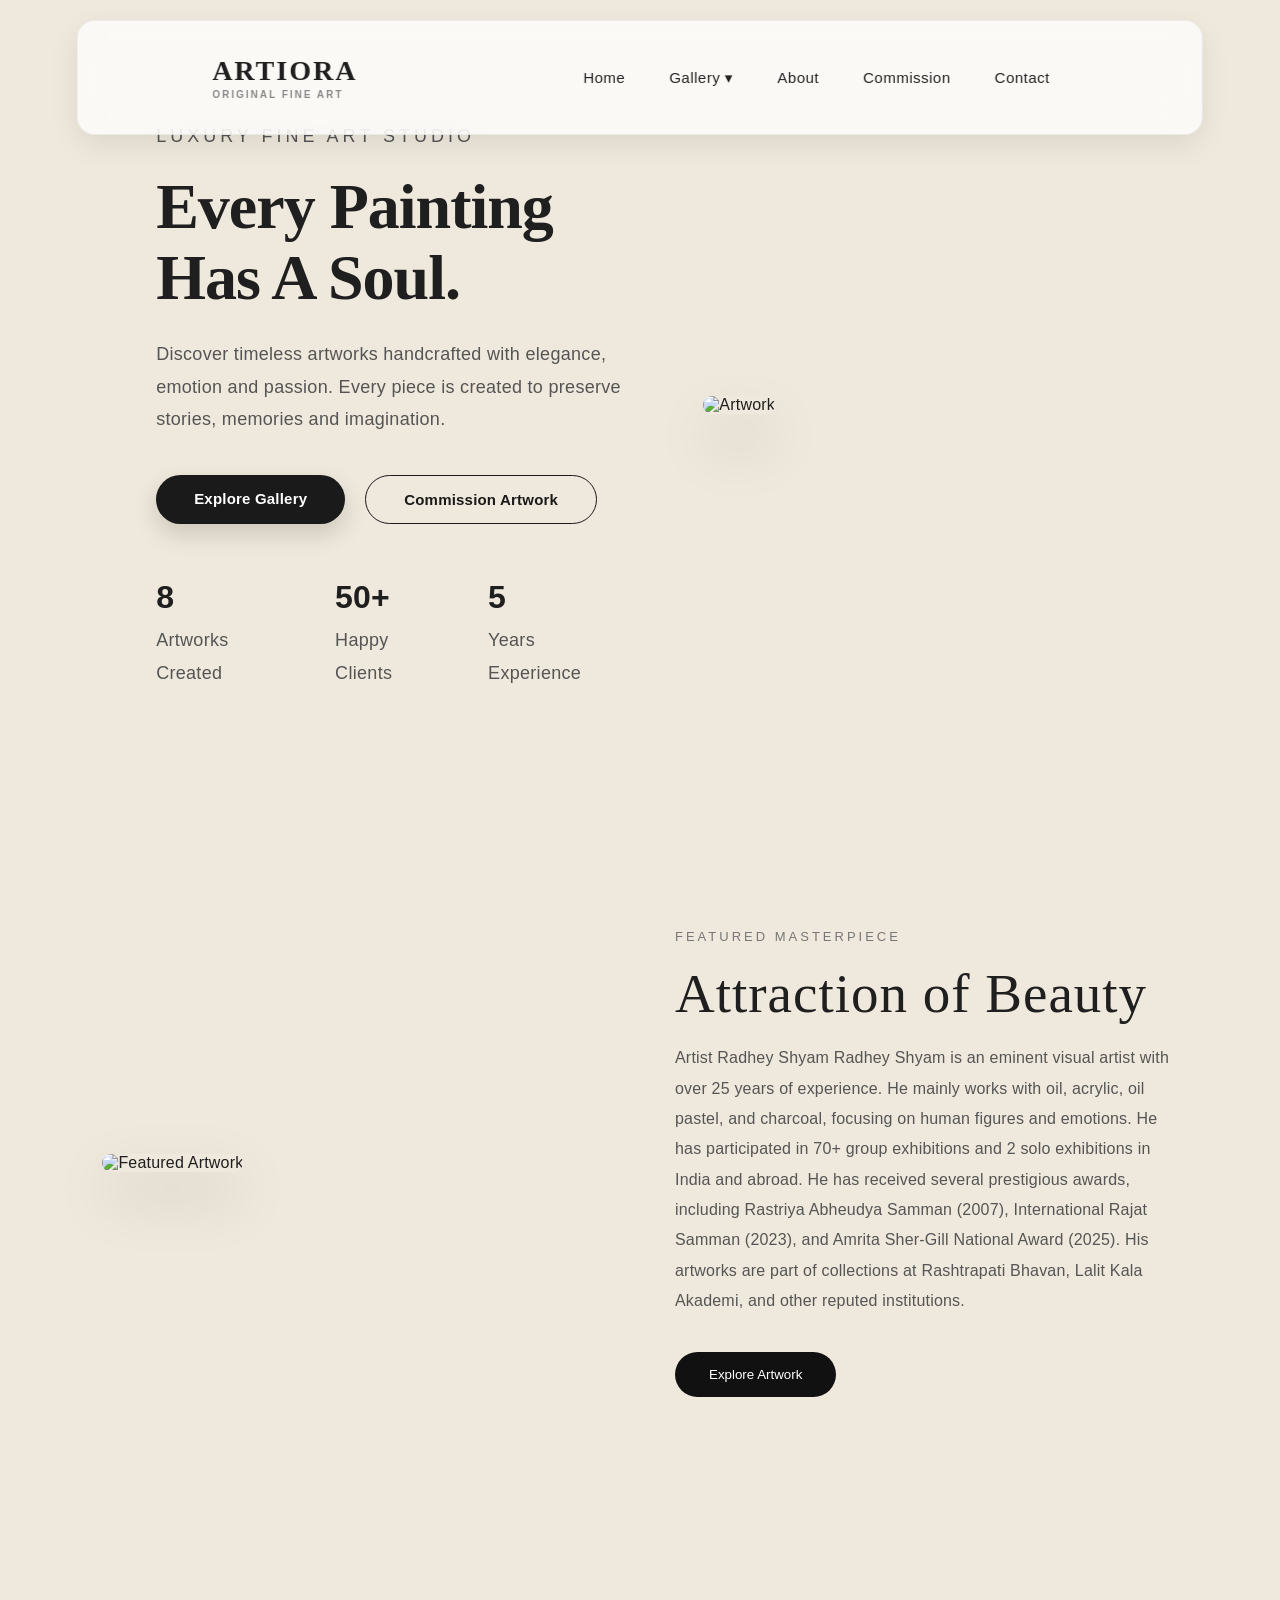
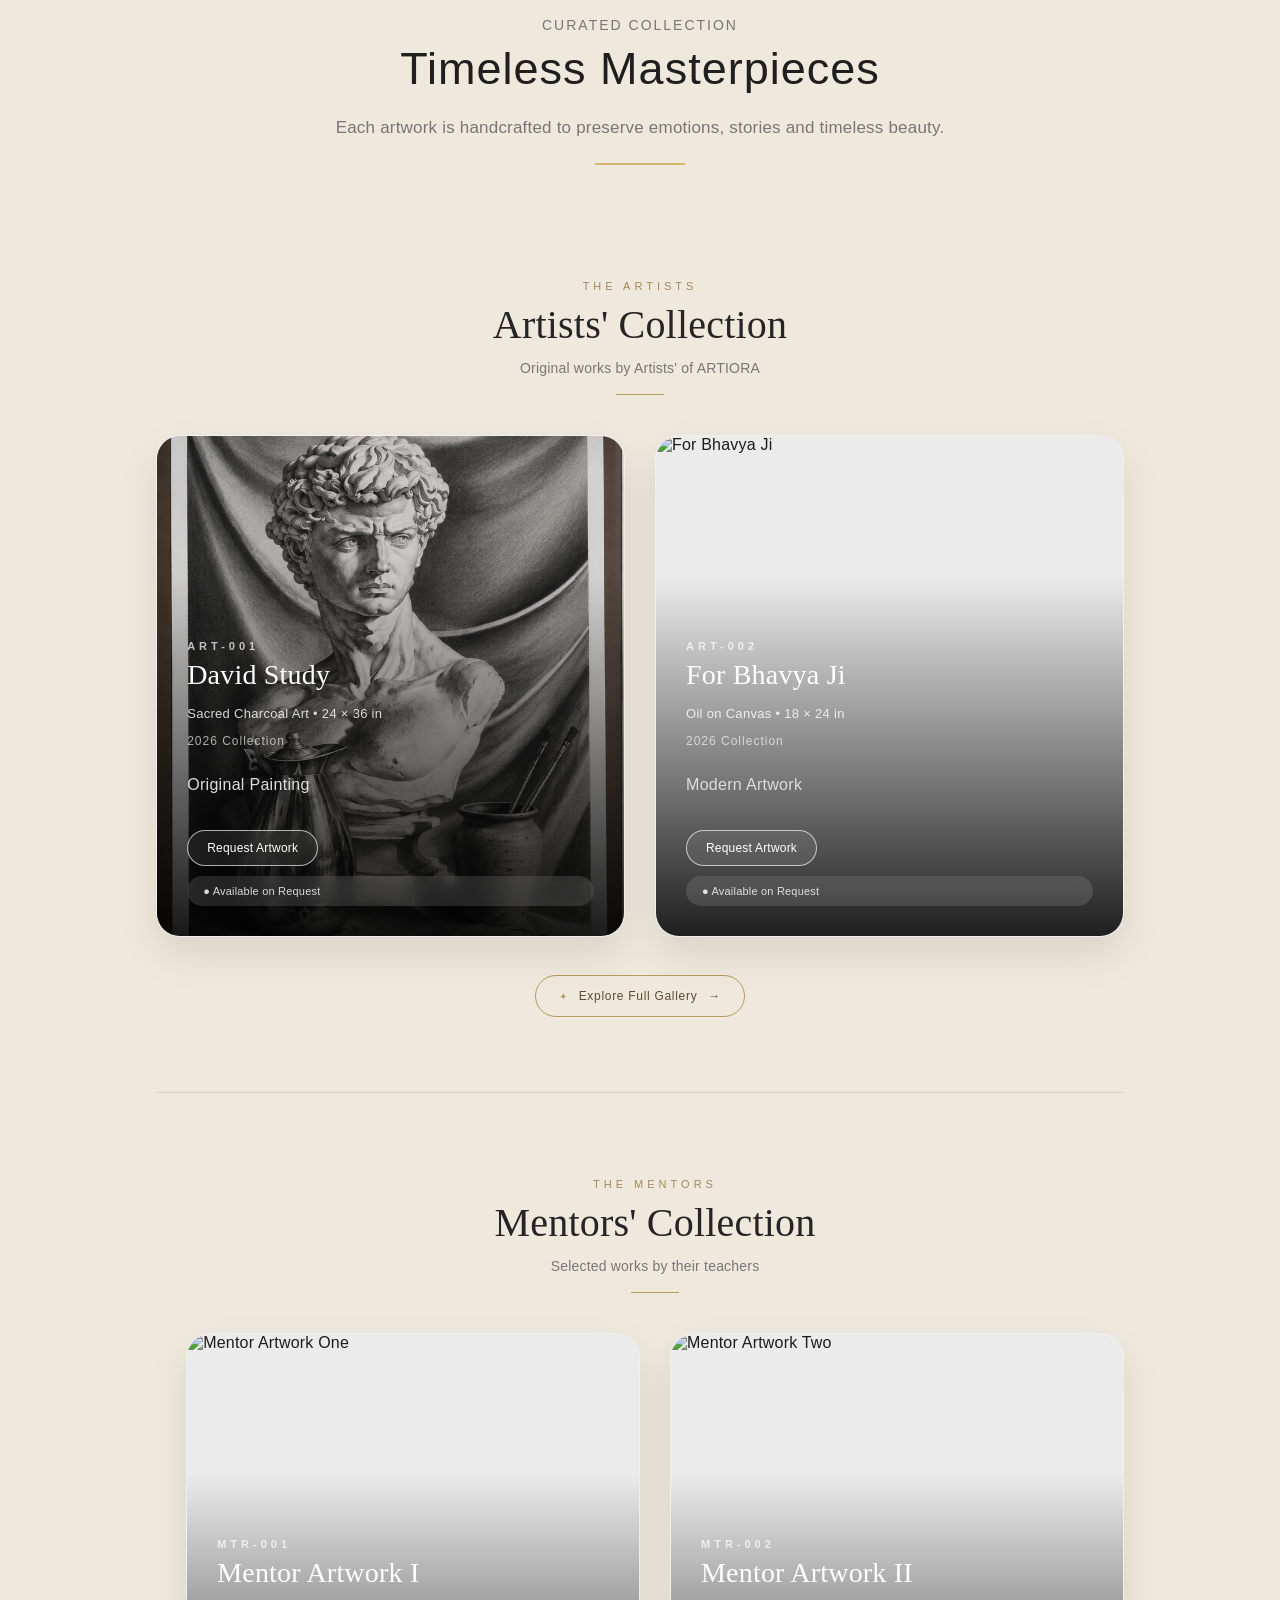
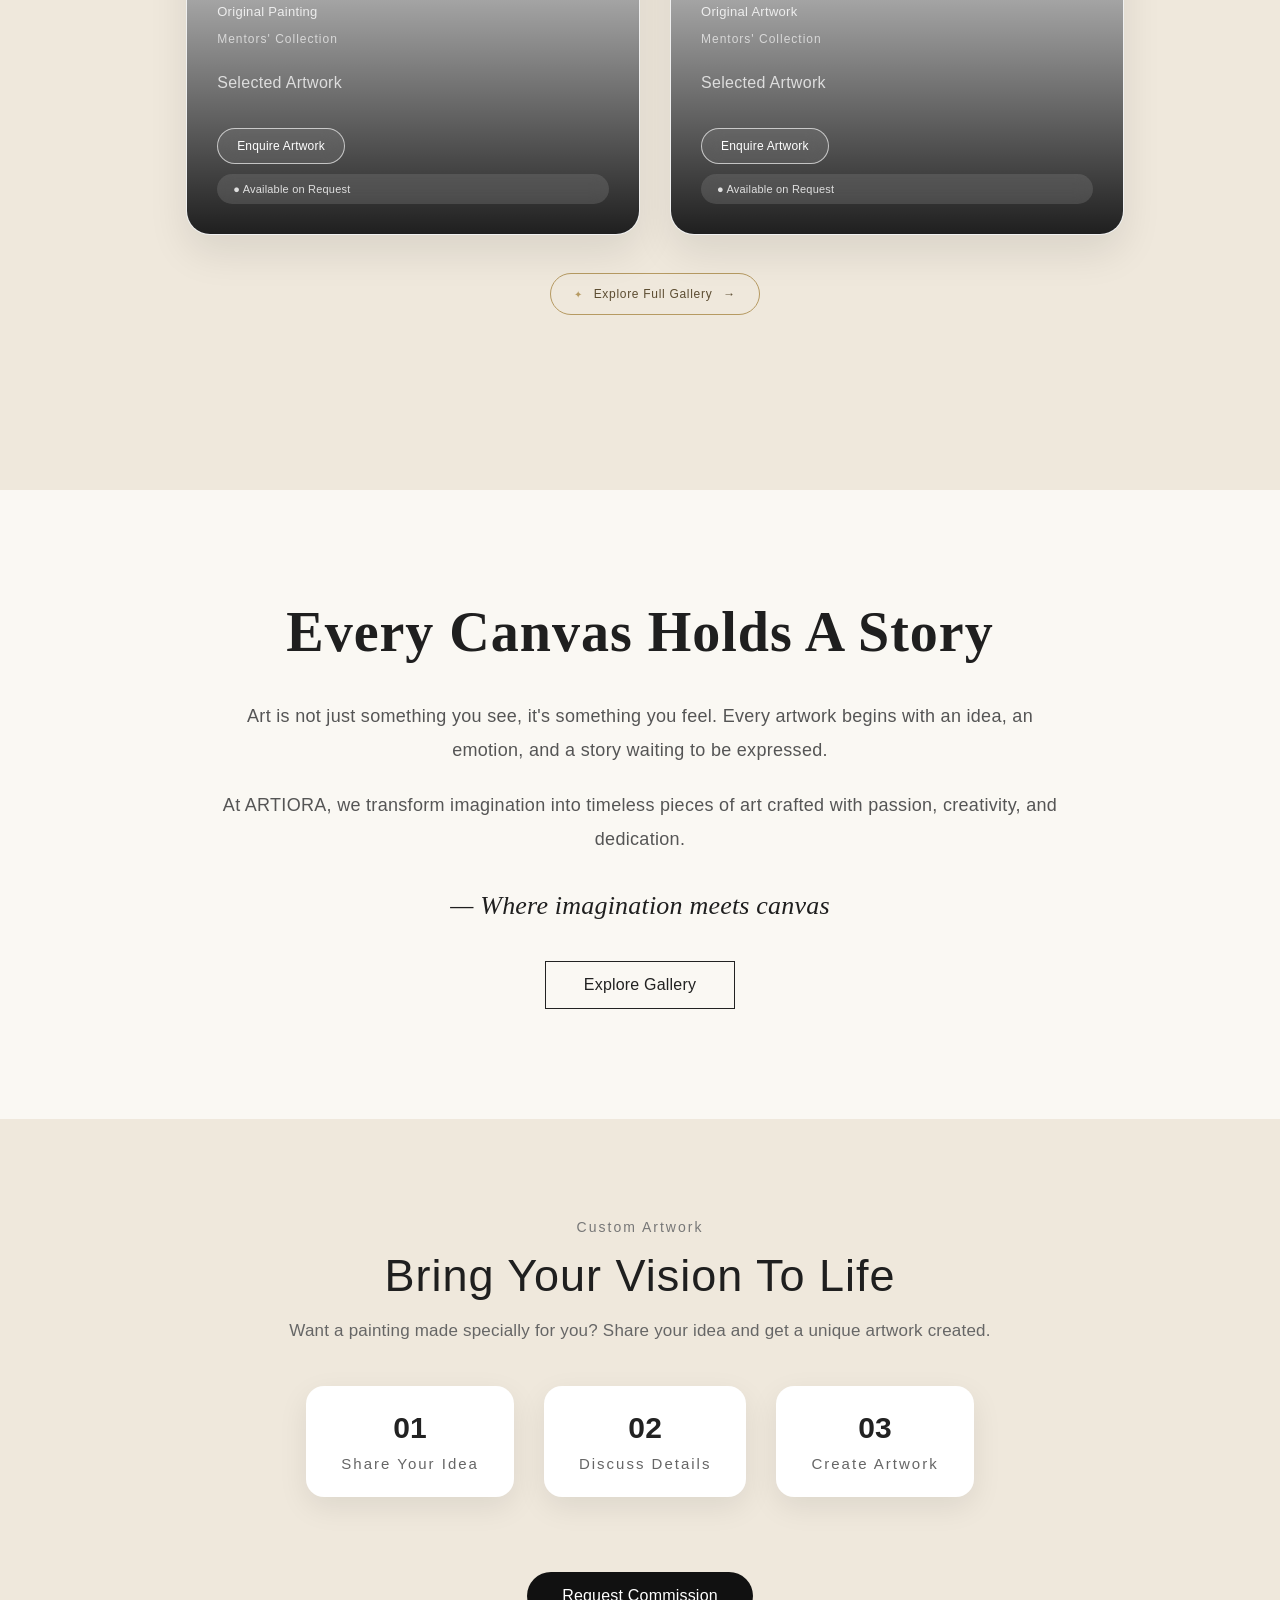
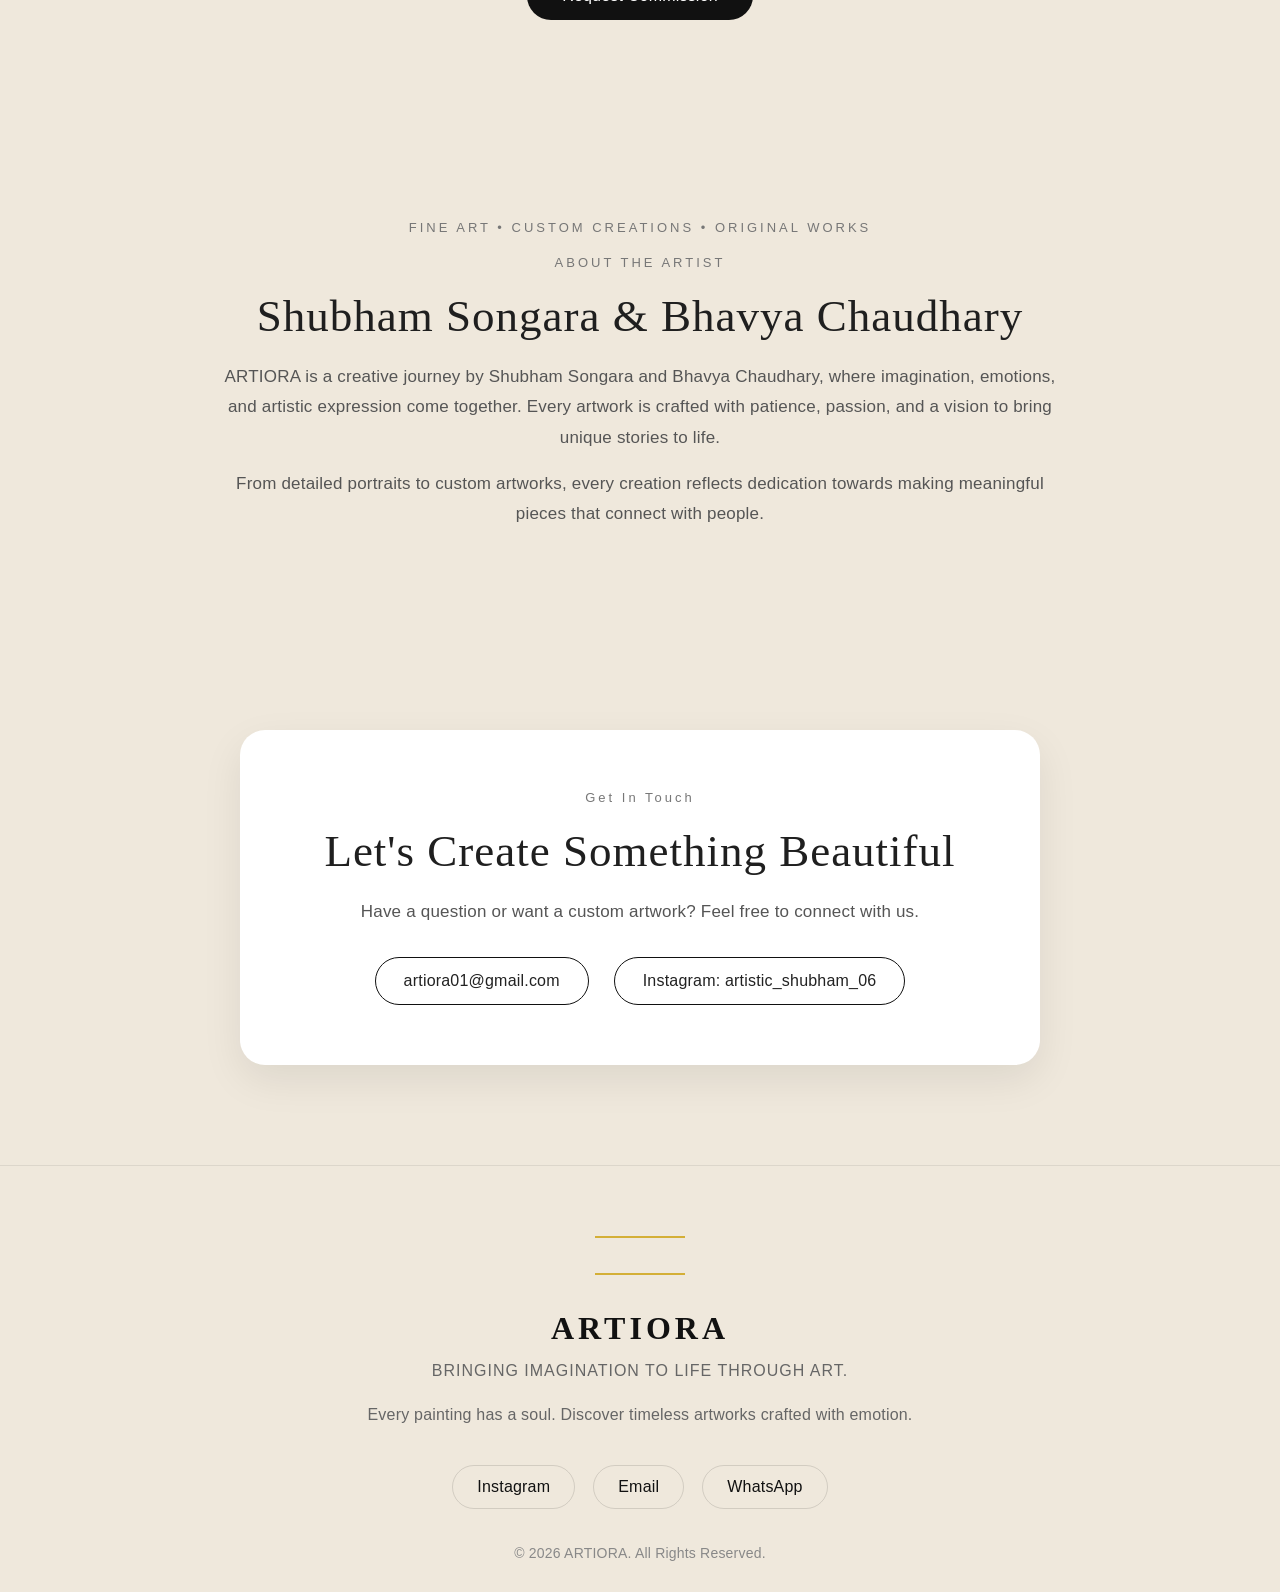
==== commit 7fe66eae: "Update index.html" ====
--- a/index.html
+++ b/index.html
@@ -127,9 +127,8 @@
         <h2>Attraction of Beauty</h2>
 
         <span>
-            A timeless portrait crafted with emotion, patience and
-            artistic precision. Every brushstroke reflects a story,
-            transforming imagination into a lasting masterpiece.
+           Artist Radhey Shyam
+Radhey Shyam is an eminent visual artist with over 25 years of experience. He mainly works with oil, acrylic, oil pastel, and charcoal, focusing on human figures and emotions. He has participated in 70+ group exhibitions and 2 solo exhibitions in India and abroad. He has received several prestigious awards, including Rastriya Abheudya Samman (2007), International Rajat Samman (2023), and Amrita Sher-Gill National Award (2025). His artworks are part of collections at Rashtrapati Bhavan, Lalit Kala Akademi, and other reputed institutions.
         </span>
 
         <button class="featured-btn">
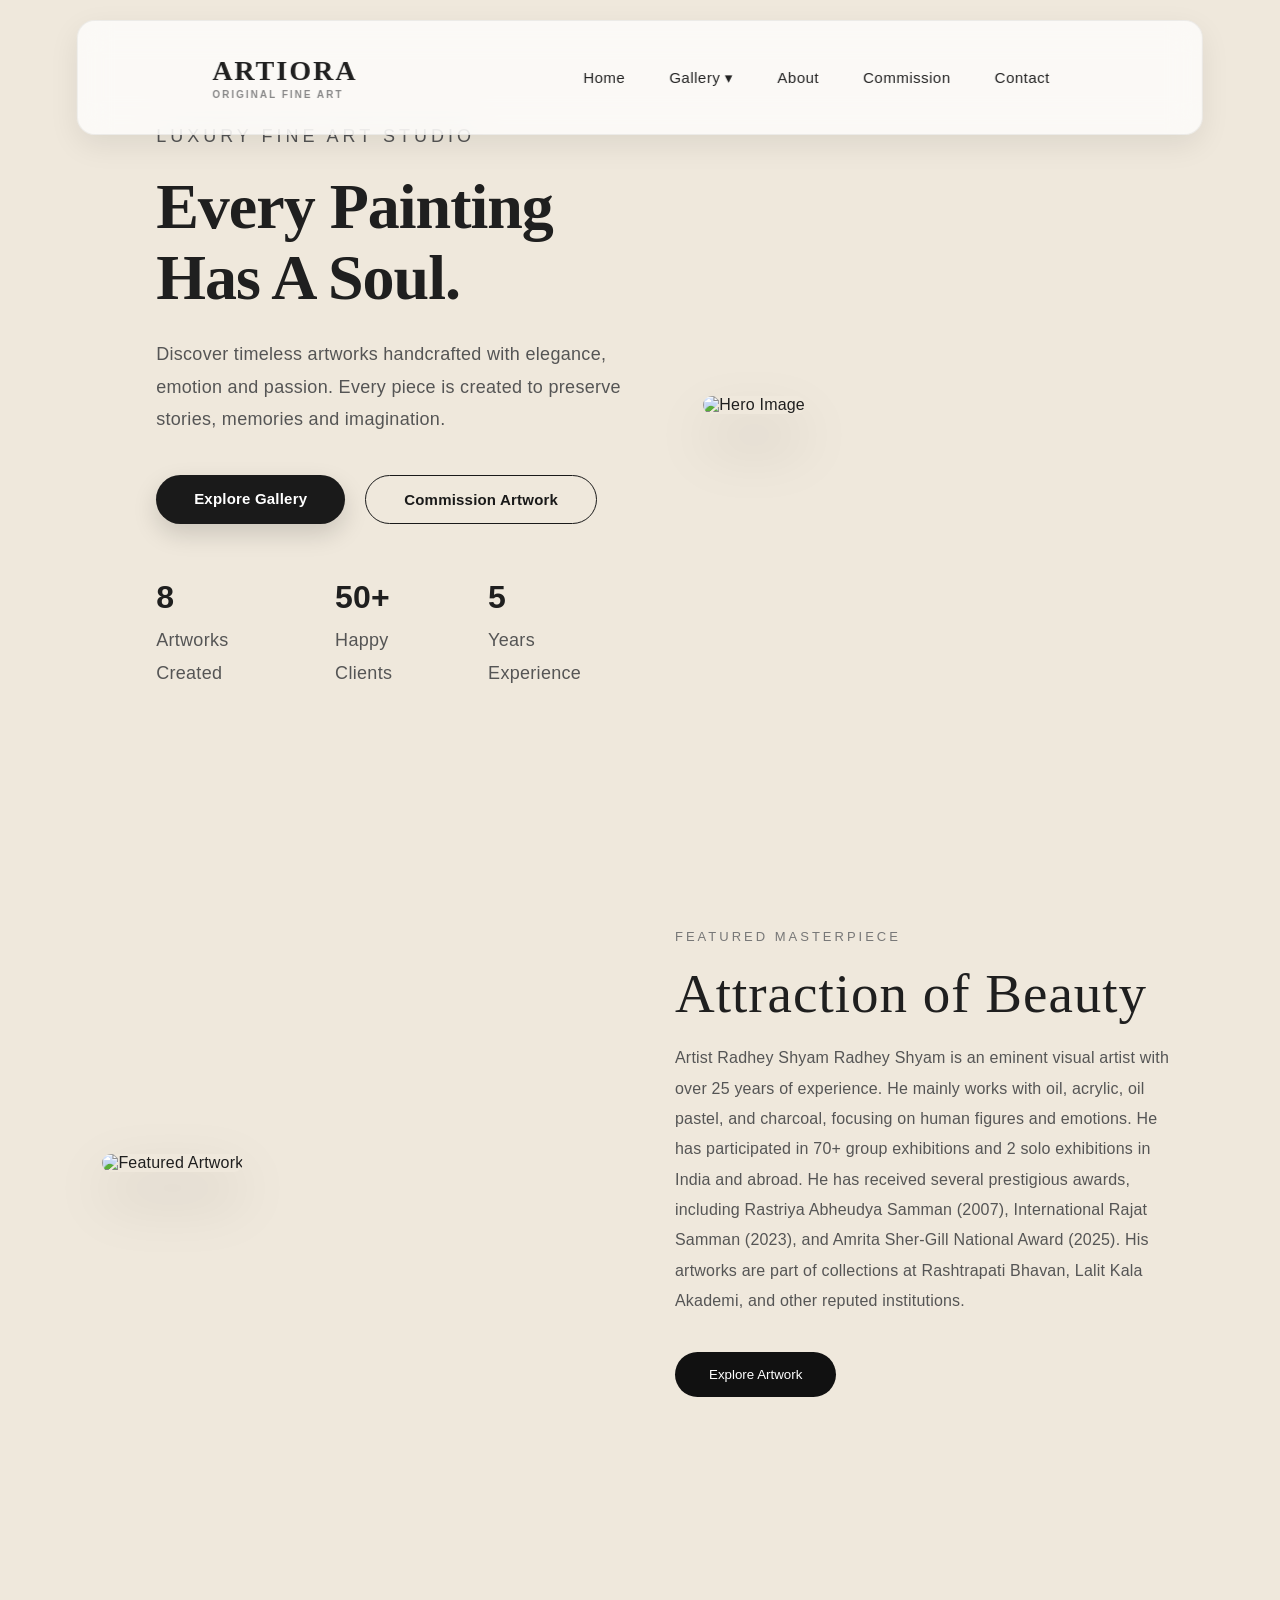
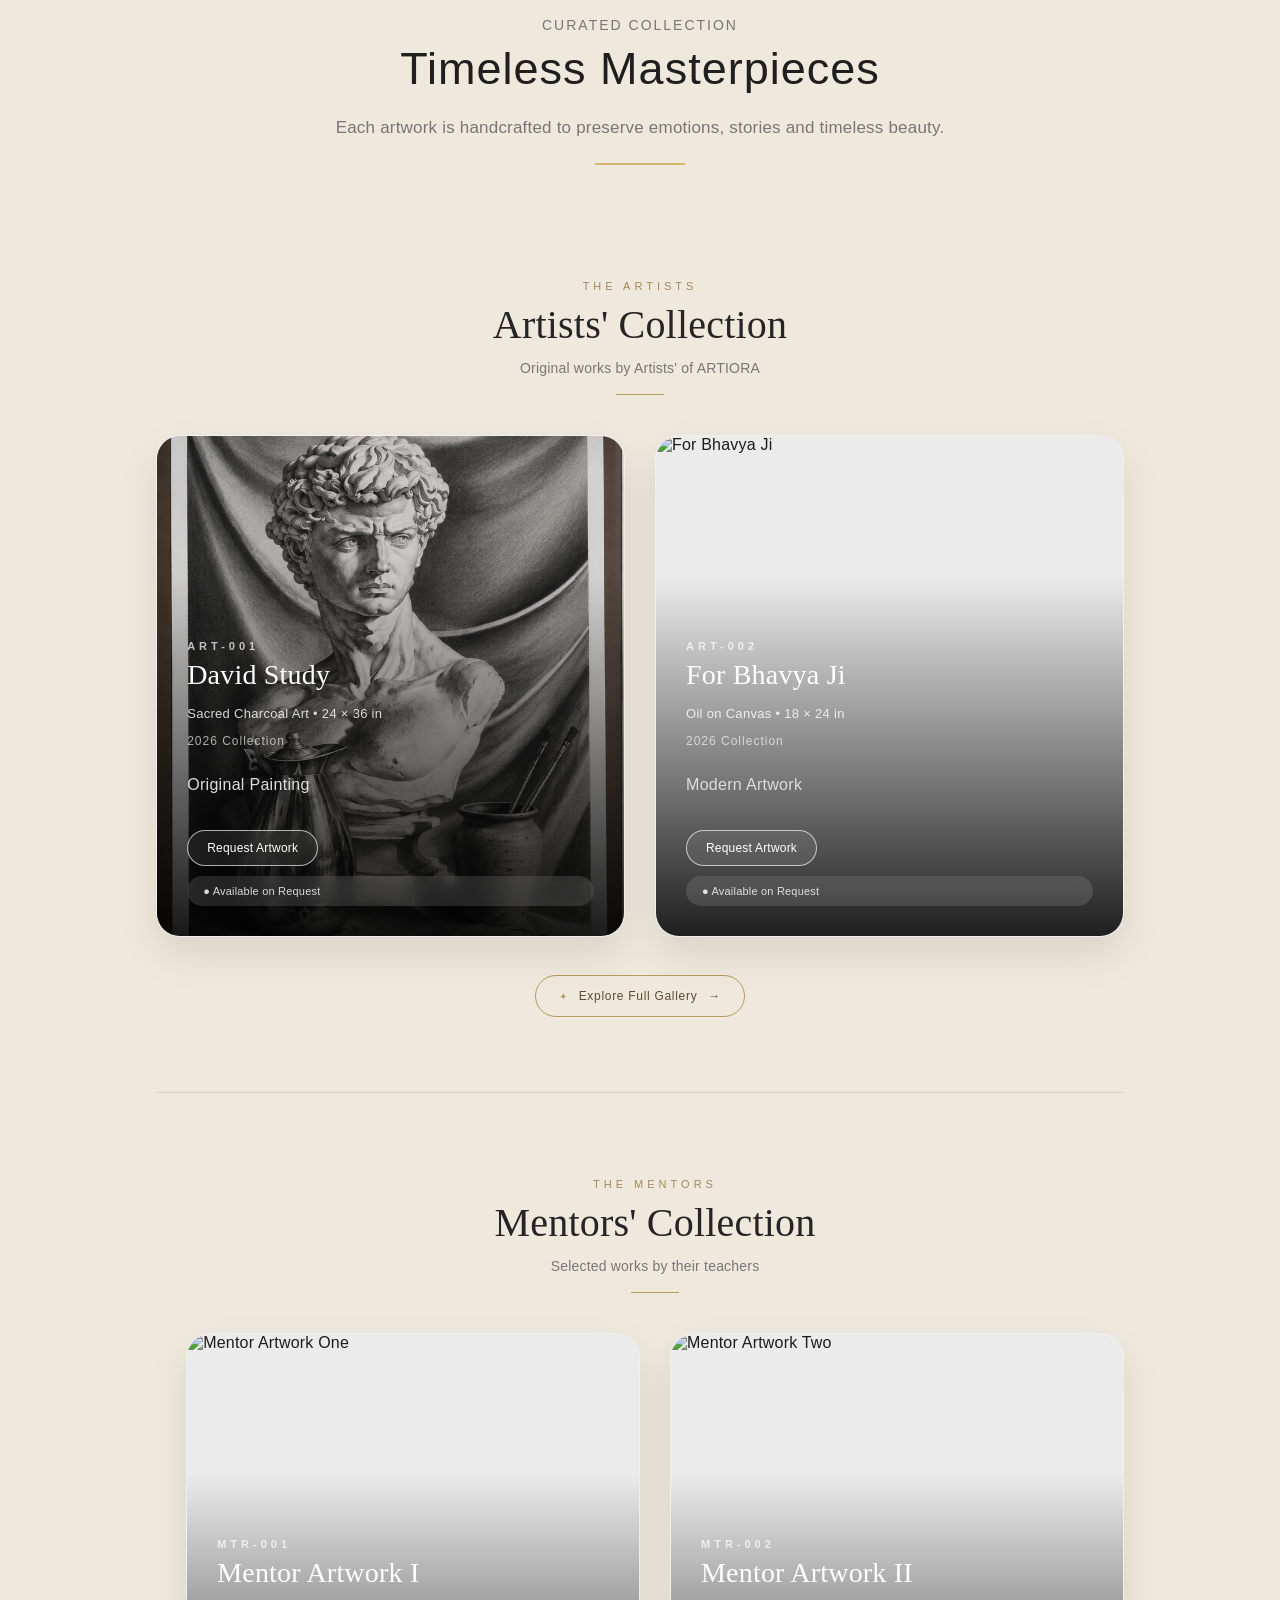
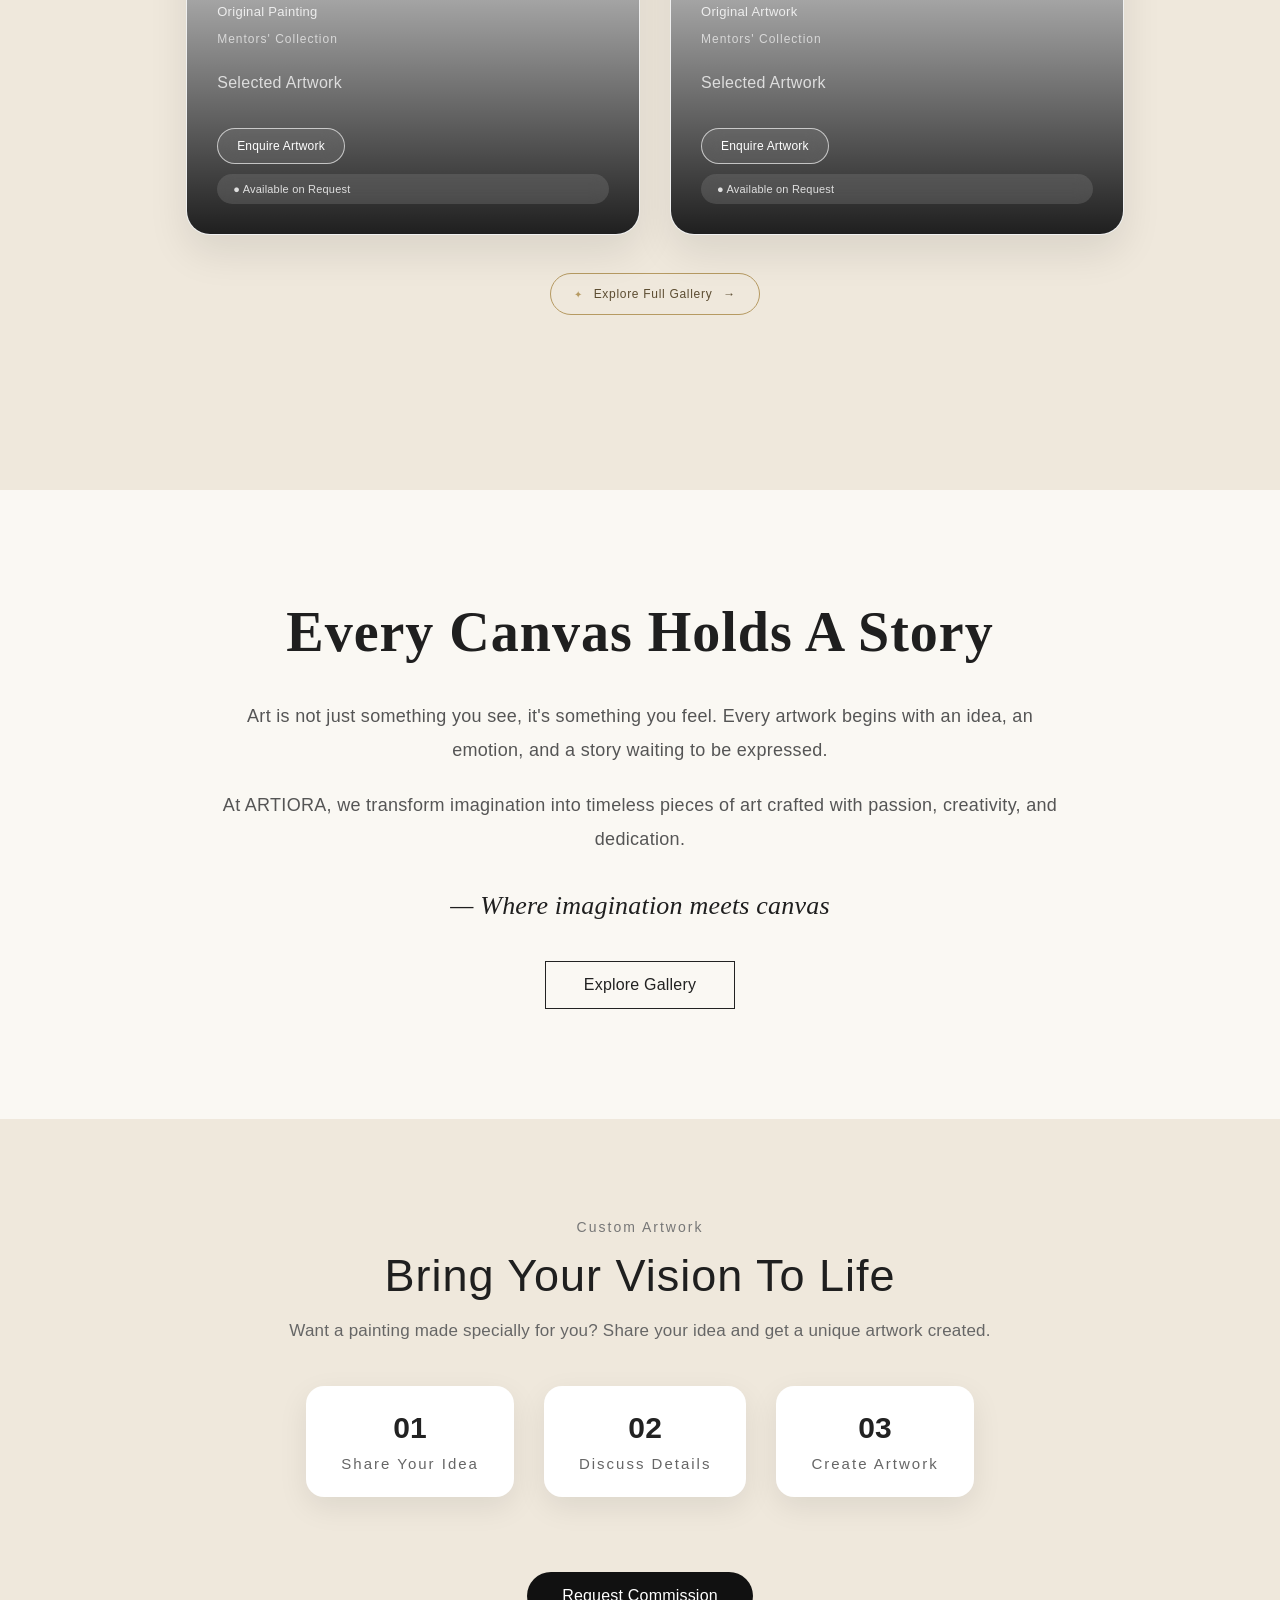
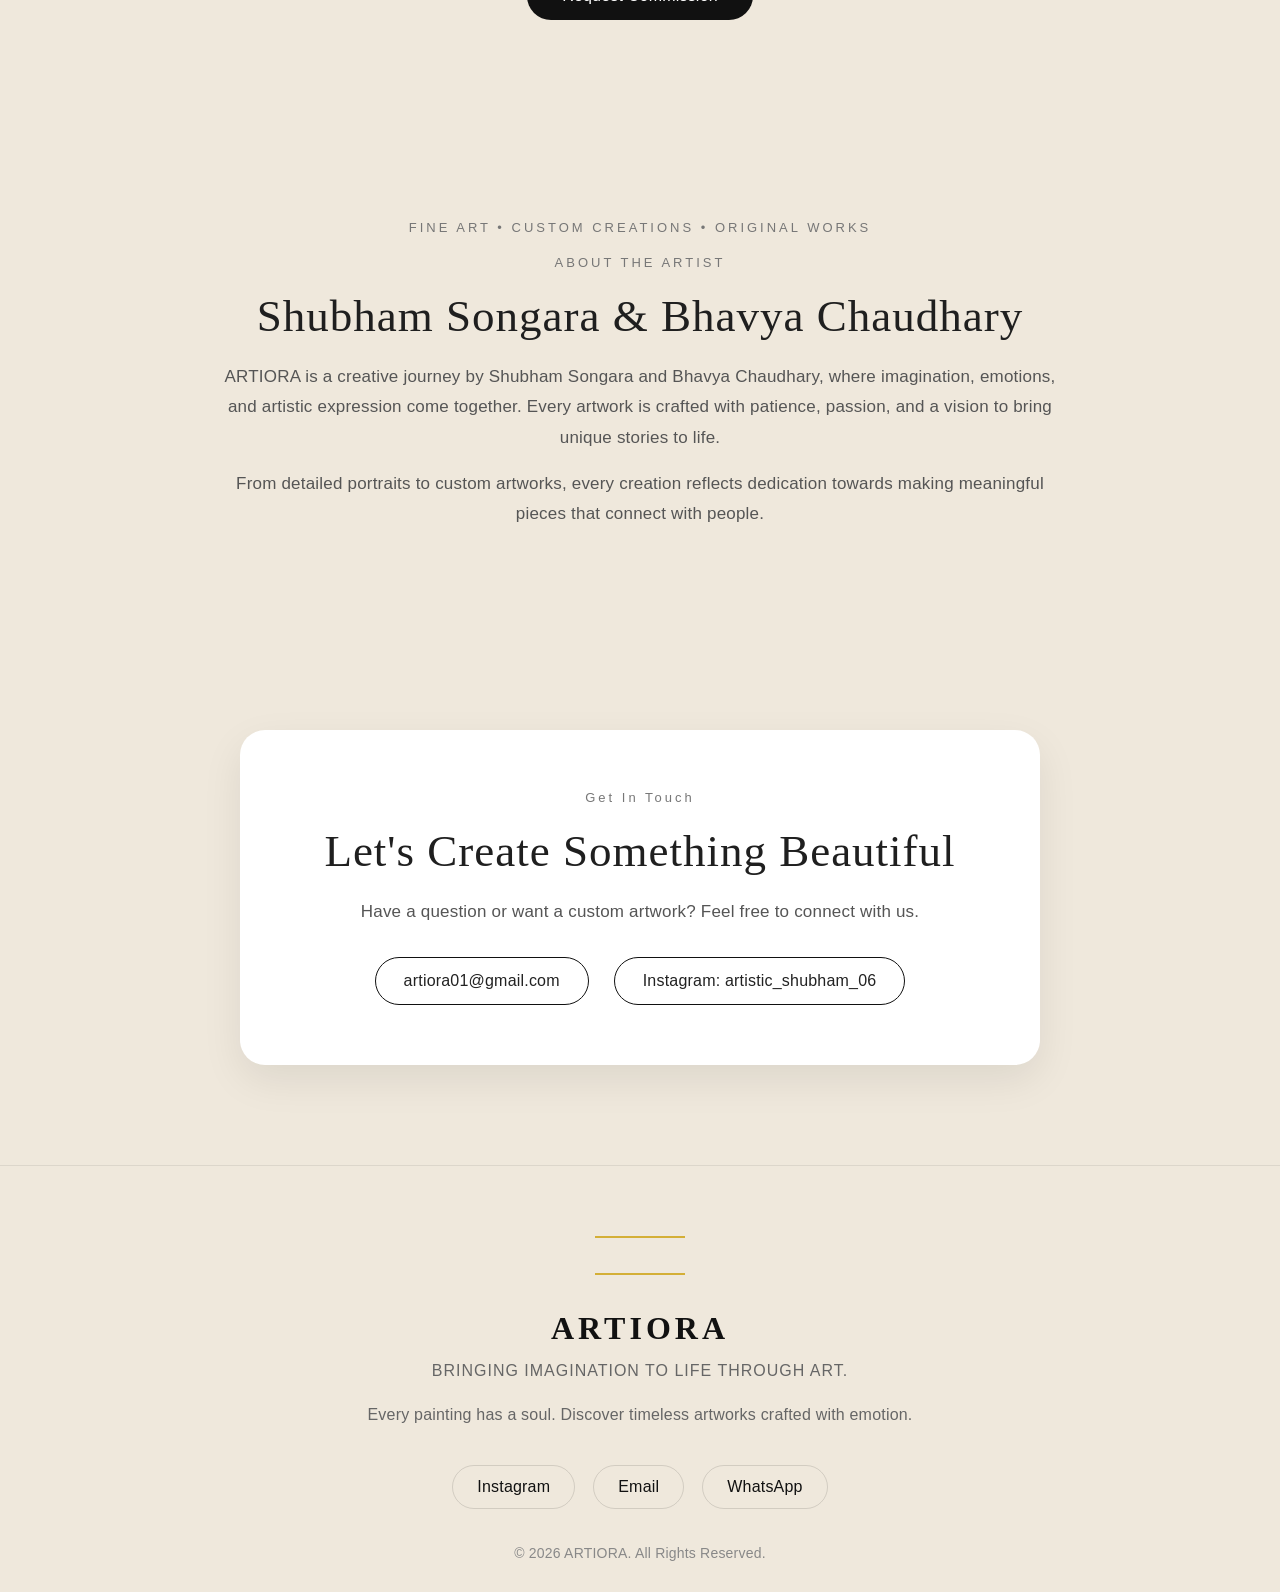
==== commit 3a7bab4f: "." ====
--- a/index.html
+++ b/index.html
@@ -104,8 +104,7 @@
 
         <div class="hero-image">
 
-            <img src="https://images.unsplash.com/photo-1579783902614-a3fb3927b6a5?w=900"
-                 alt="Artwork">
+            <img src="images/gallery/main.00.jpg" alt="Hero Image">
 
         </div>
 
@@ -116,7 +115,7 @@
 
     <div class="featured-image">
 
-        <img src="https://images.unsplash.com/photo-1579783902614-a3fb3927b6a5" alt="Featured Artwork">
+        <img src="images/gallery/main.00.jpg" alt="Featured Artwork">
 
     </div>
 
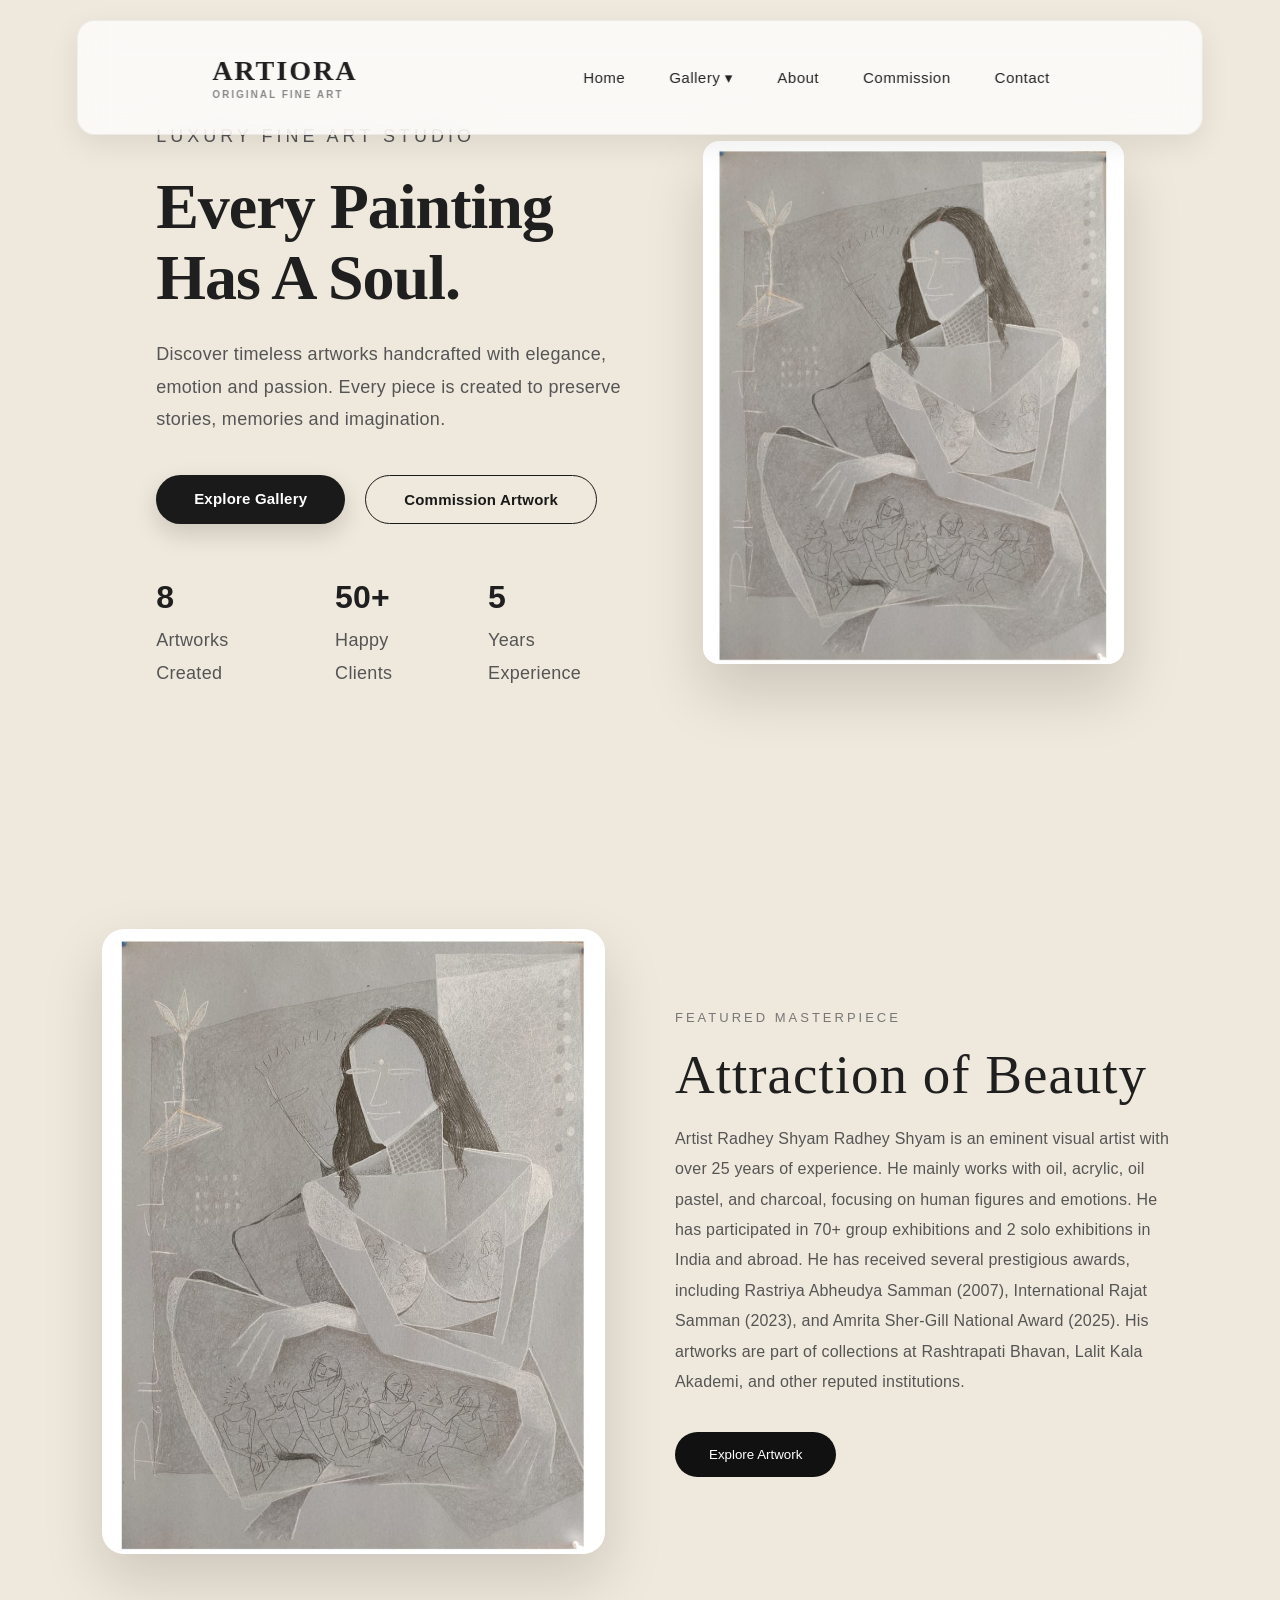
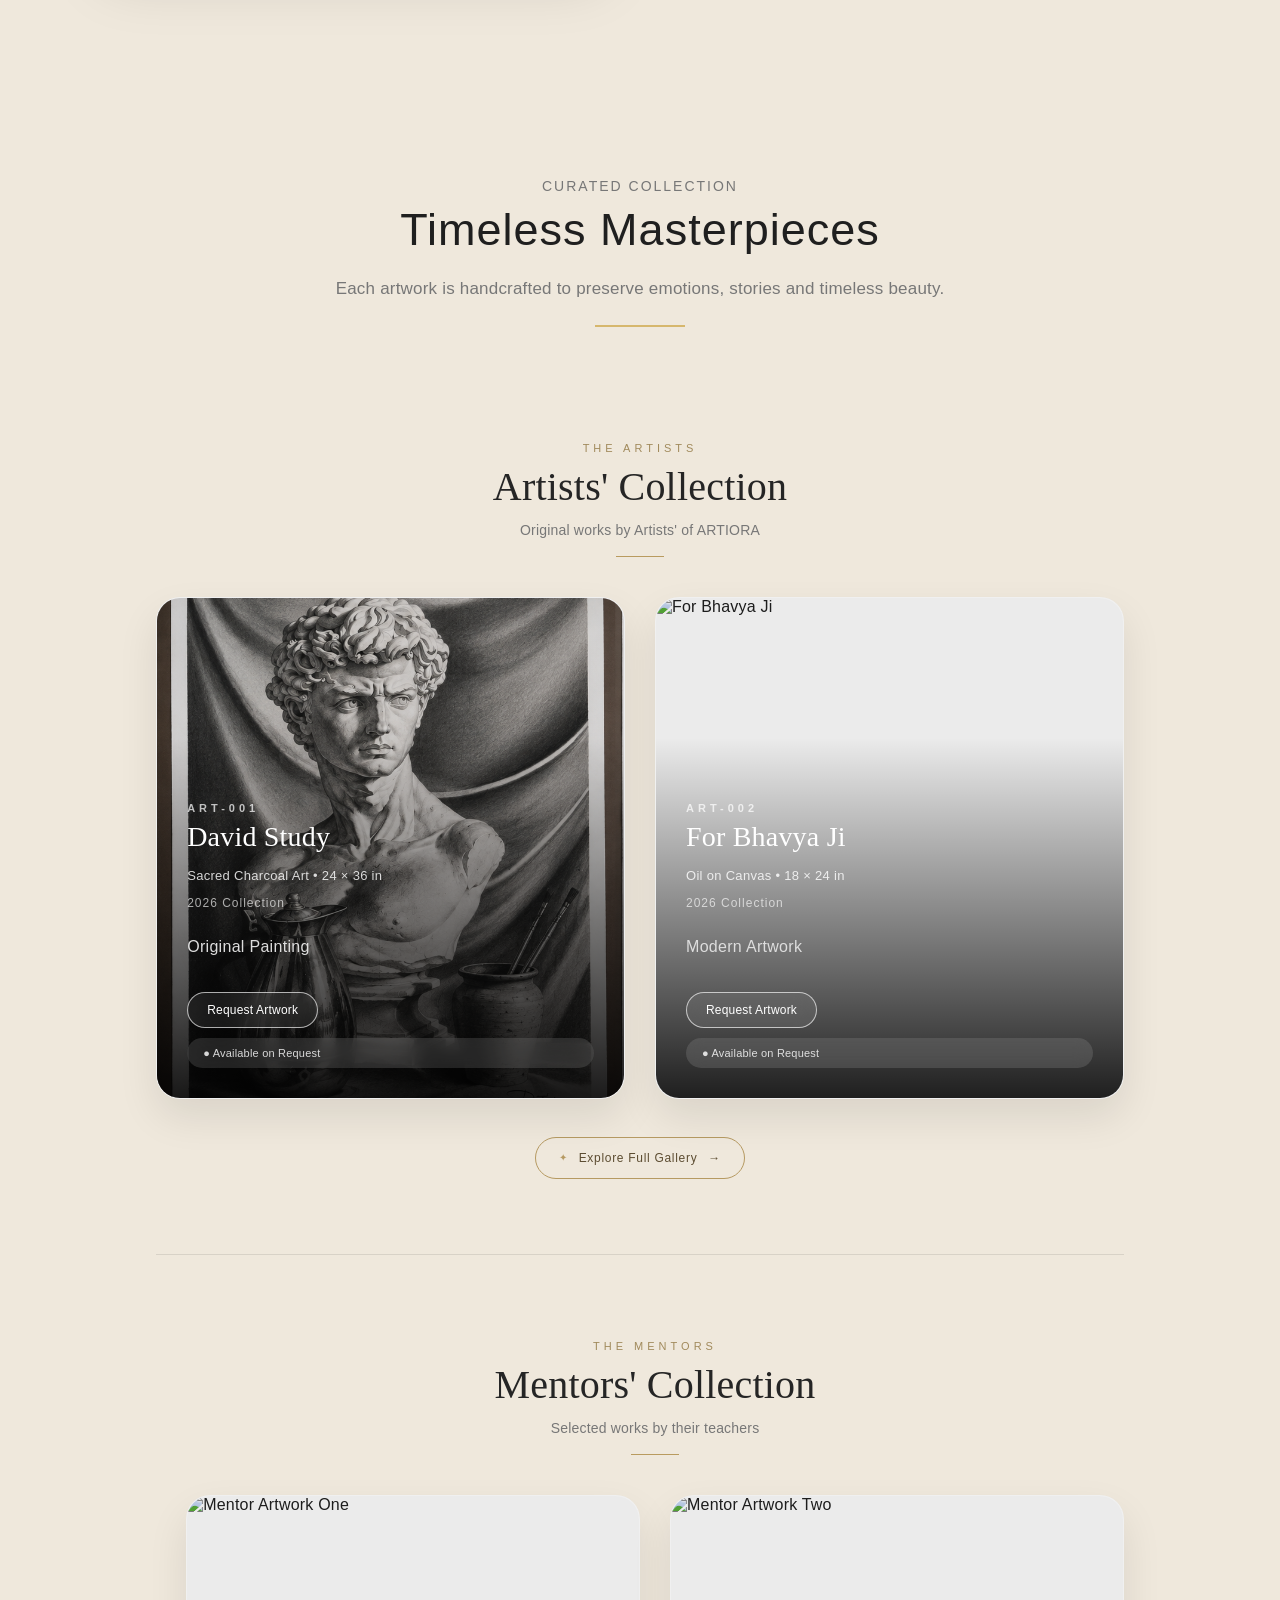
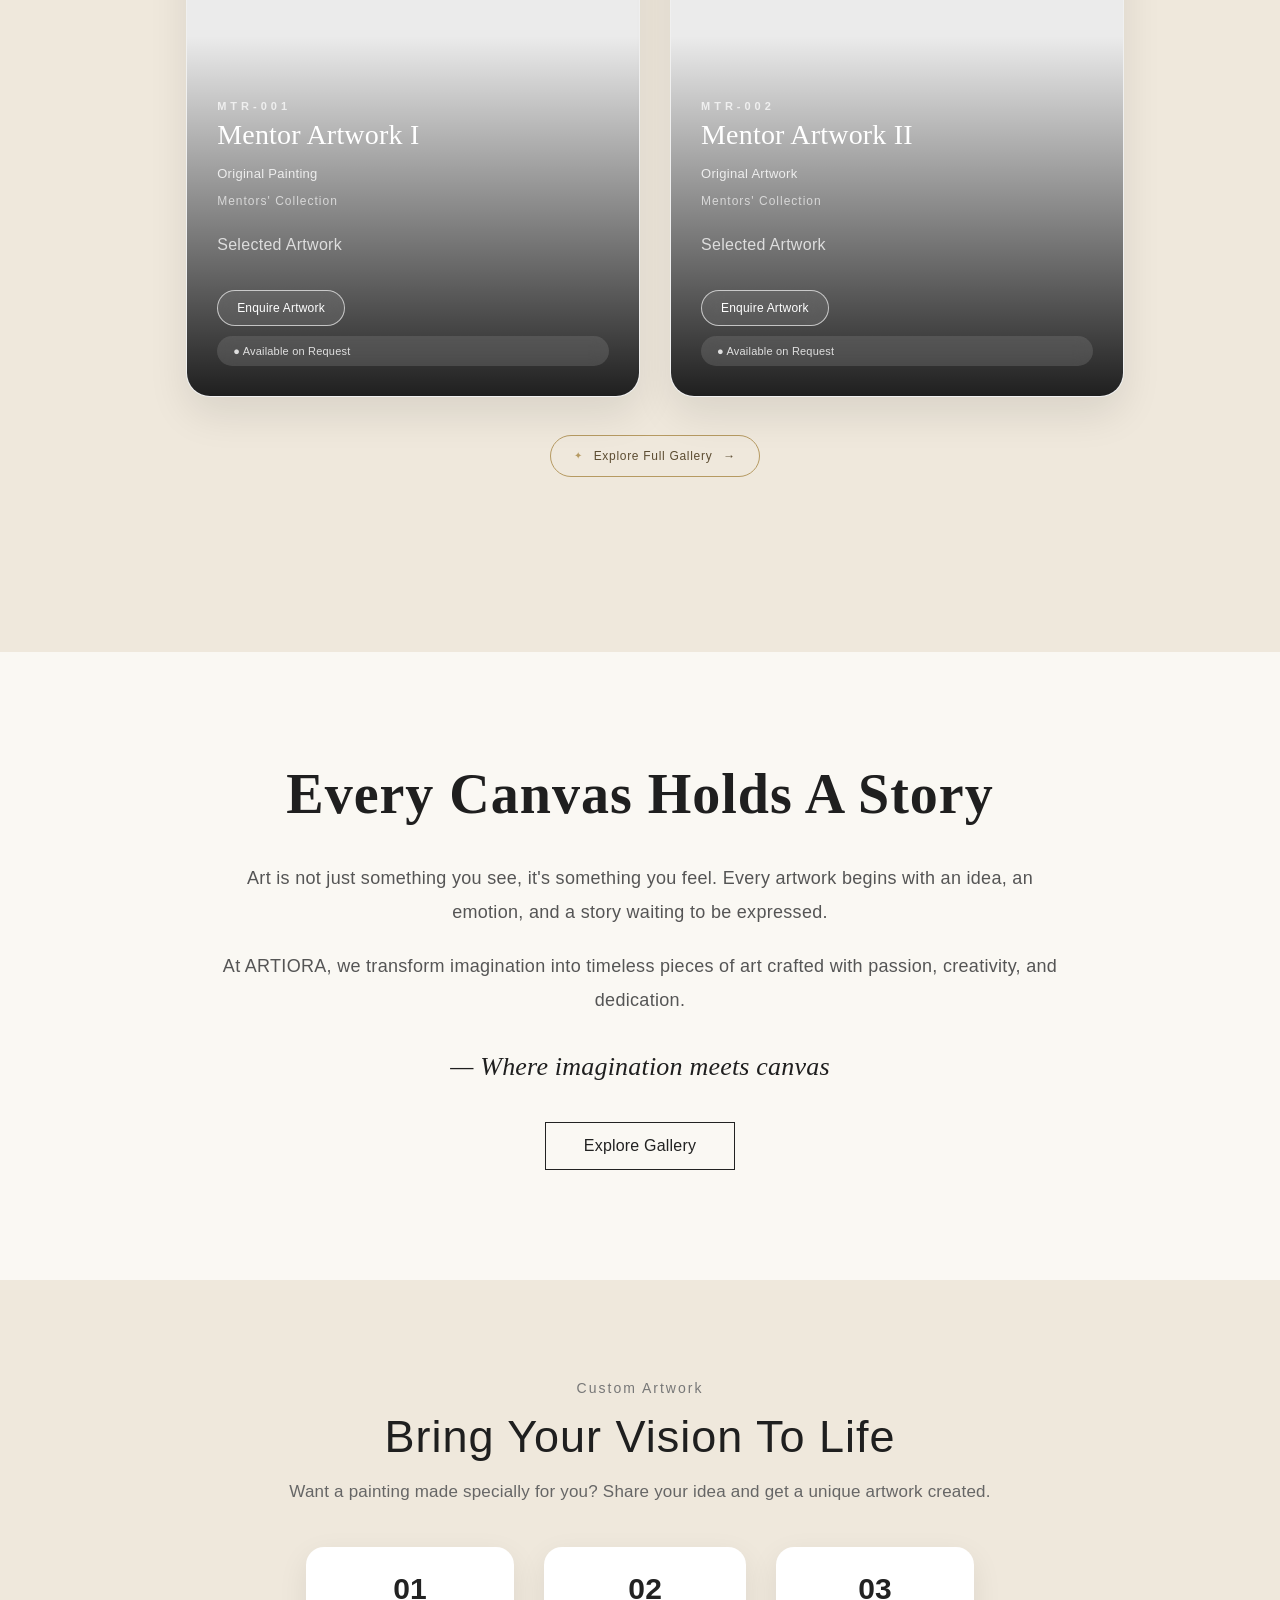
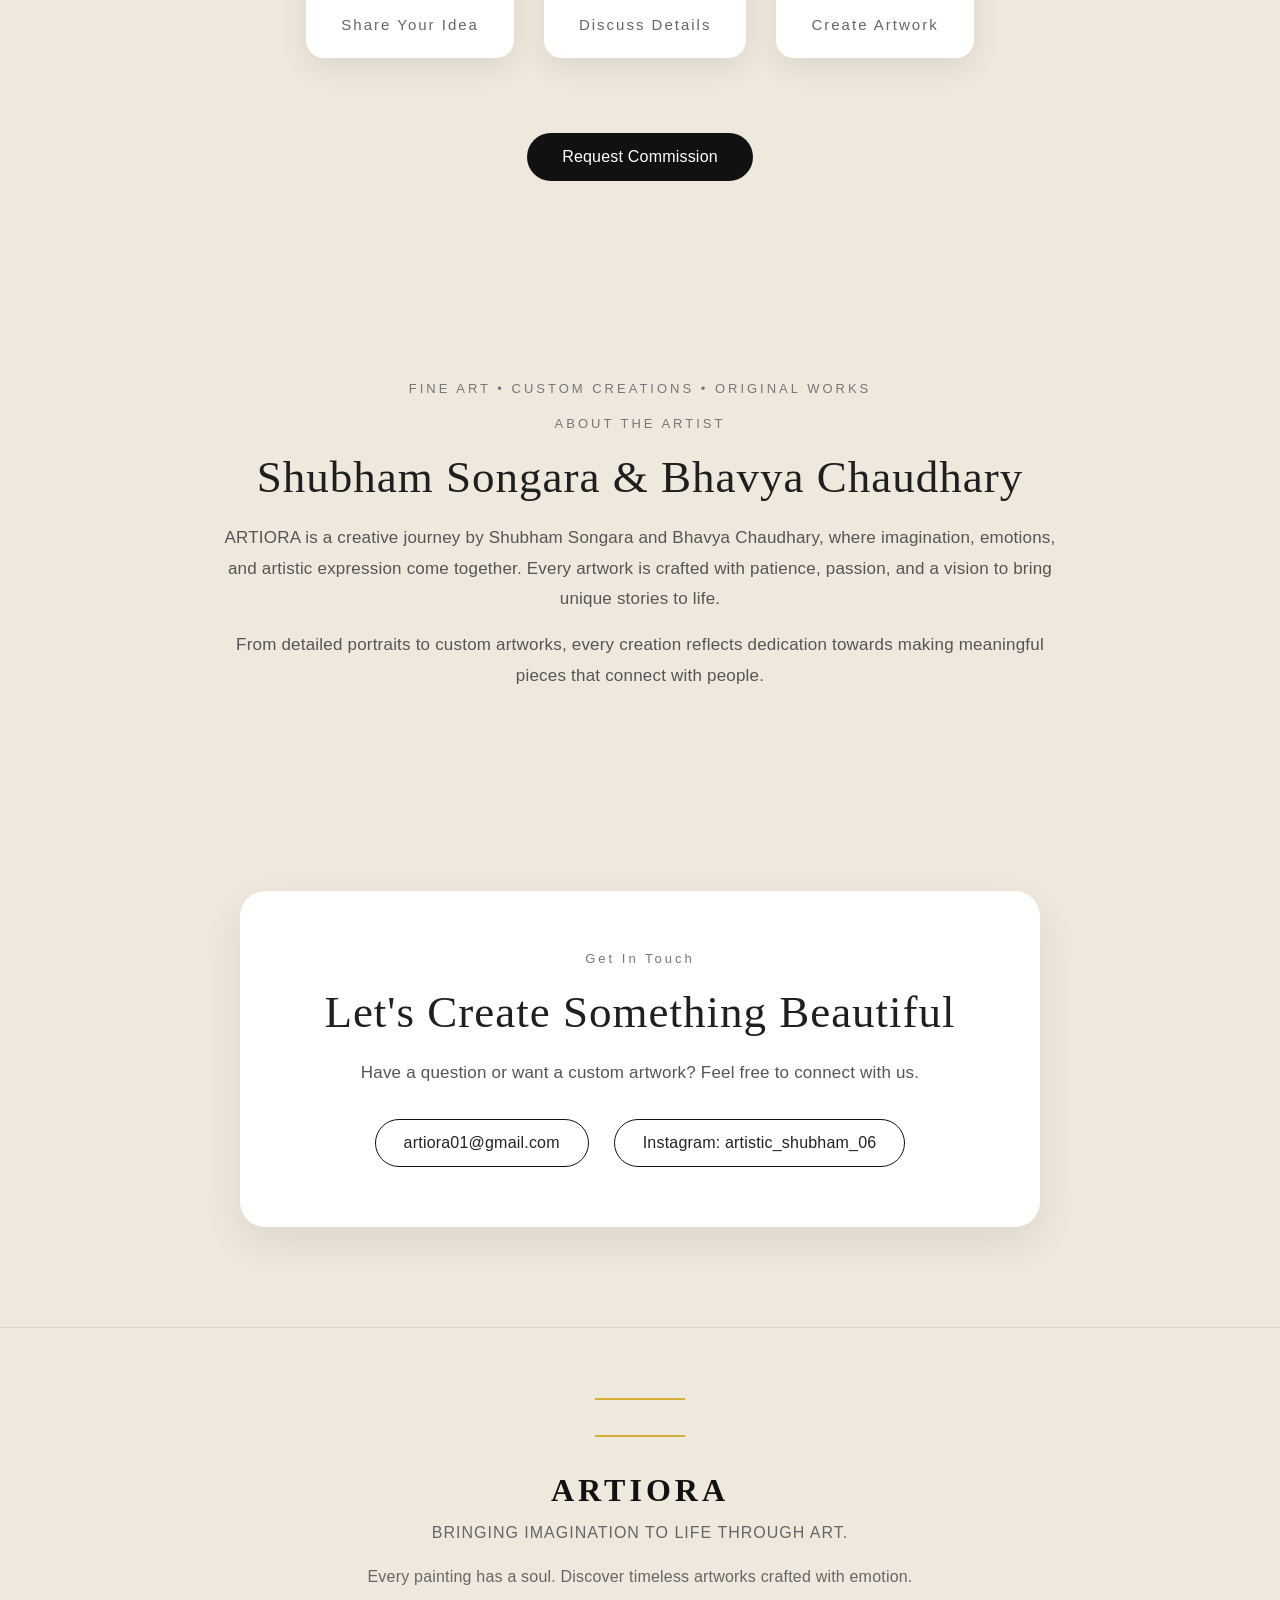
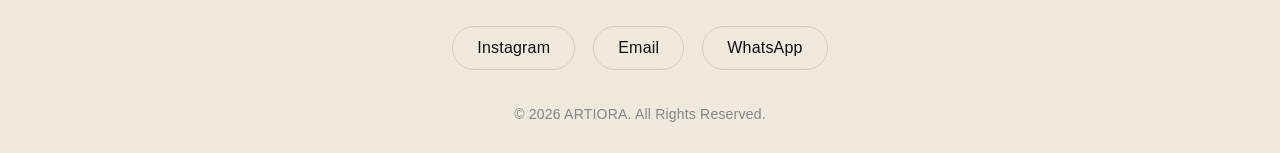
==== commit 508bf17f: "Update index.html" ====
--- a/index.html
+++ b/index.html
@@ -103,8 +103,7 @@
         </div>
 
         <div class="hero-image">
-
-            <img src="images/gallery/main.00.jpg" alt="Hero Image">
+          <img src="assets/images/gallery/main.00.jpg" alt="Hero Image">
 
         </div>
 
@@ -115,7 +114,7 @@
 
     <div class="featured-image">
 
-        <img src="images/gallery/main.00.jpg" alt="Featured Artwork">
+        <img src="assets/images/gallery/main.00.jpg" alt="Featured Artwork">
 
     </div>
 
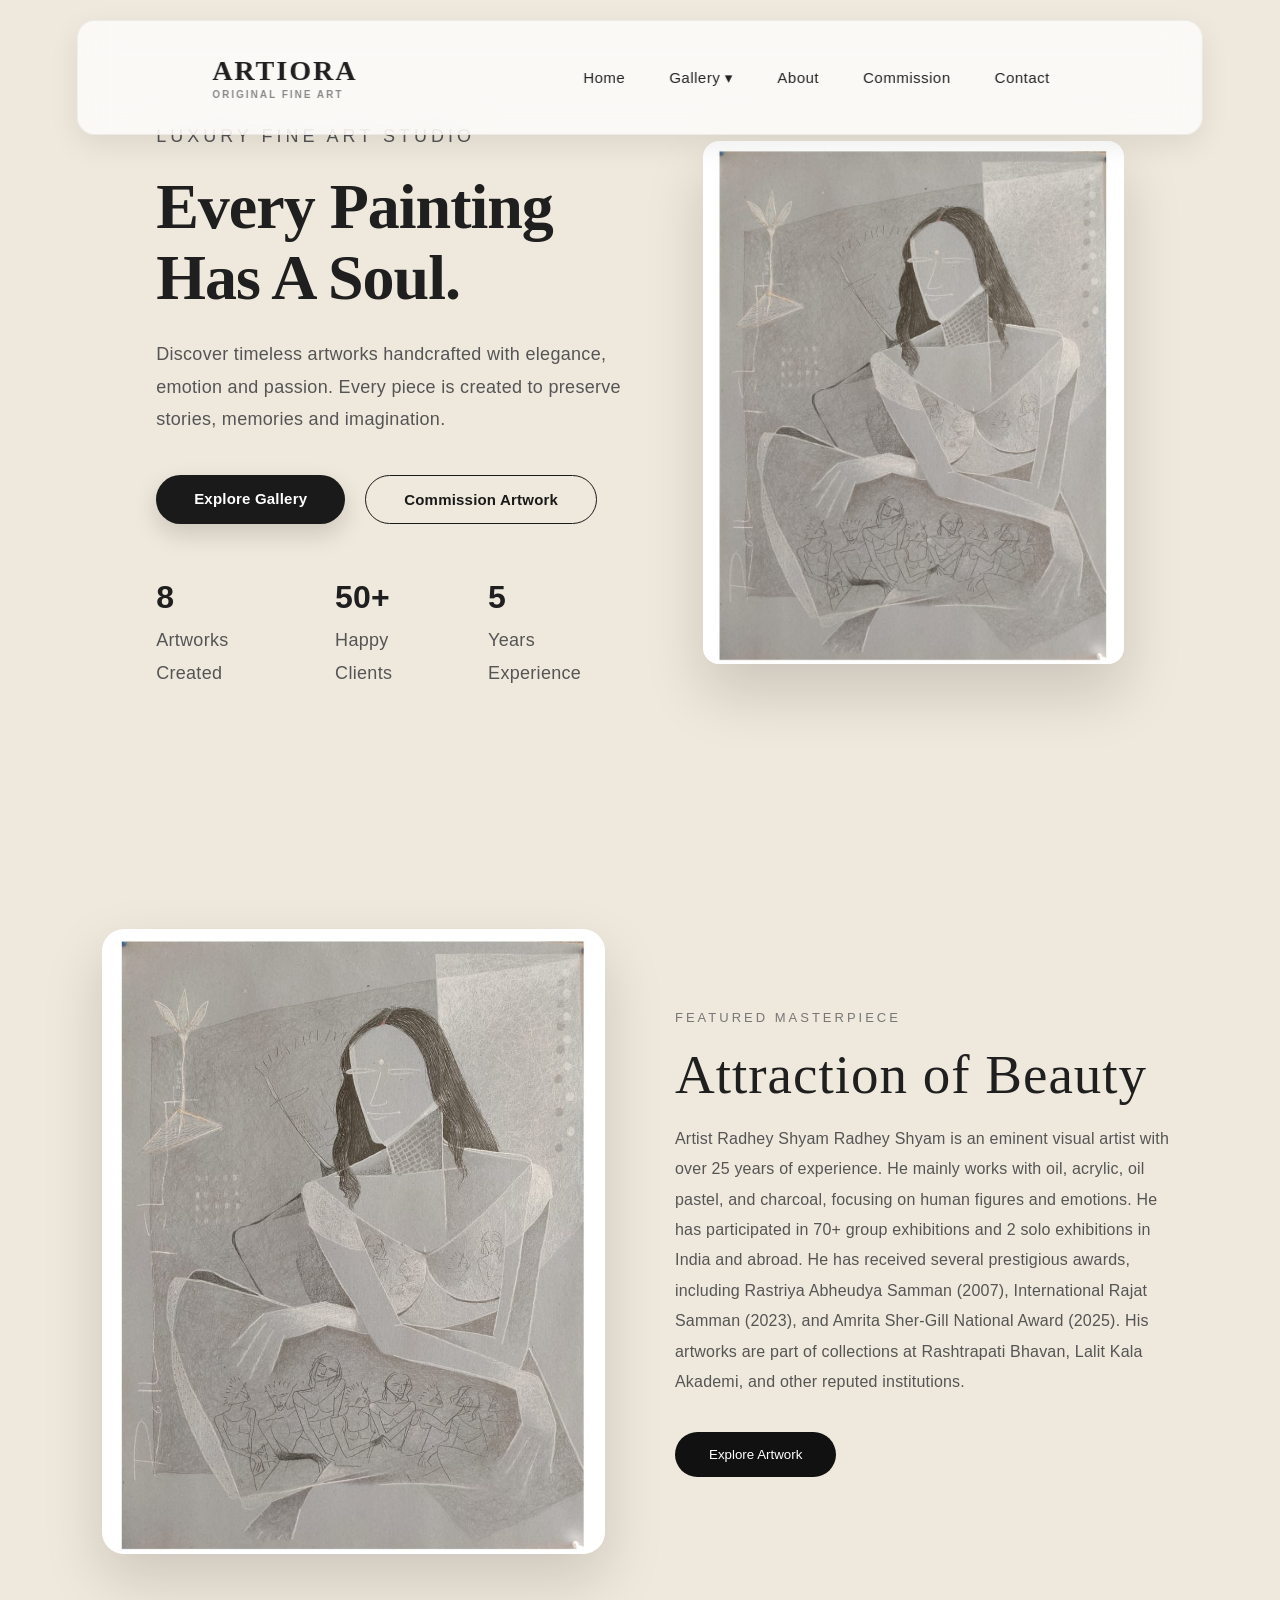
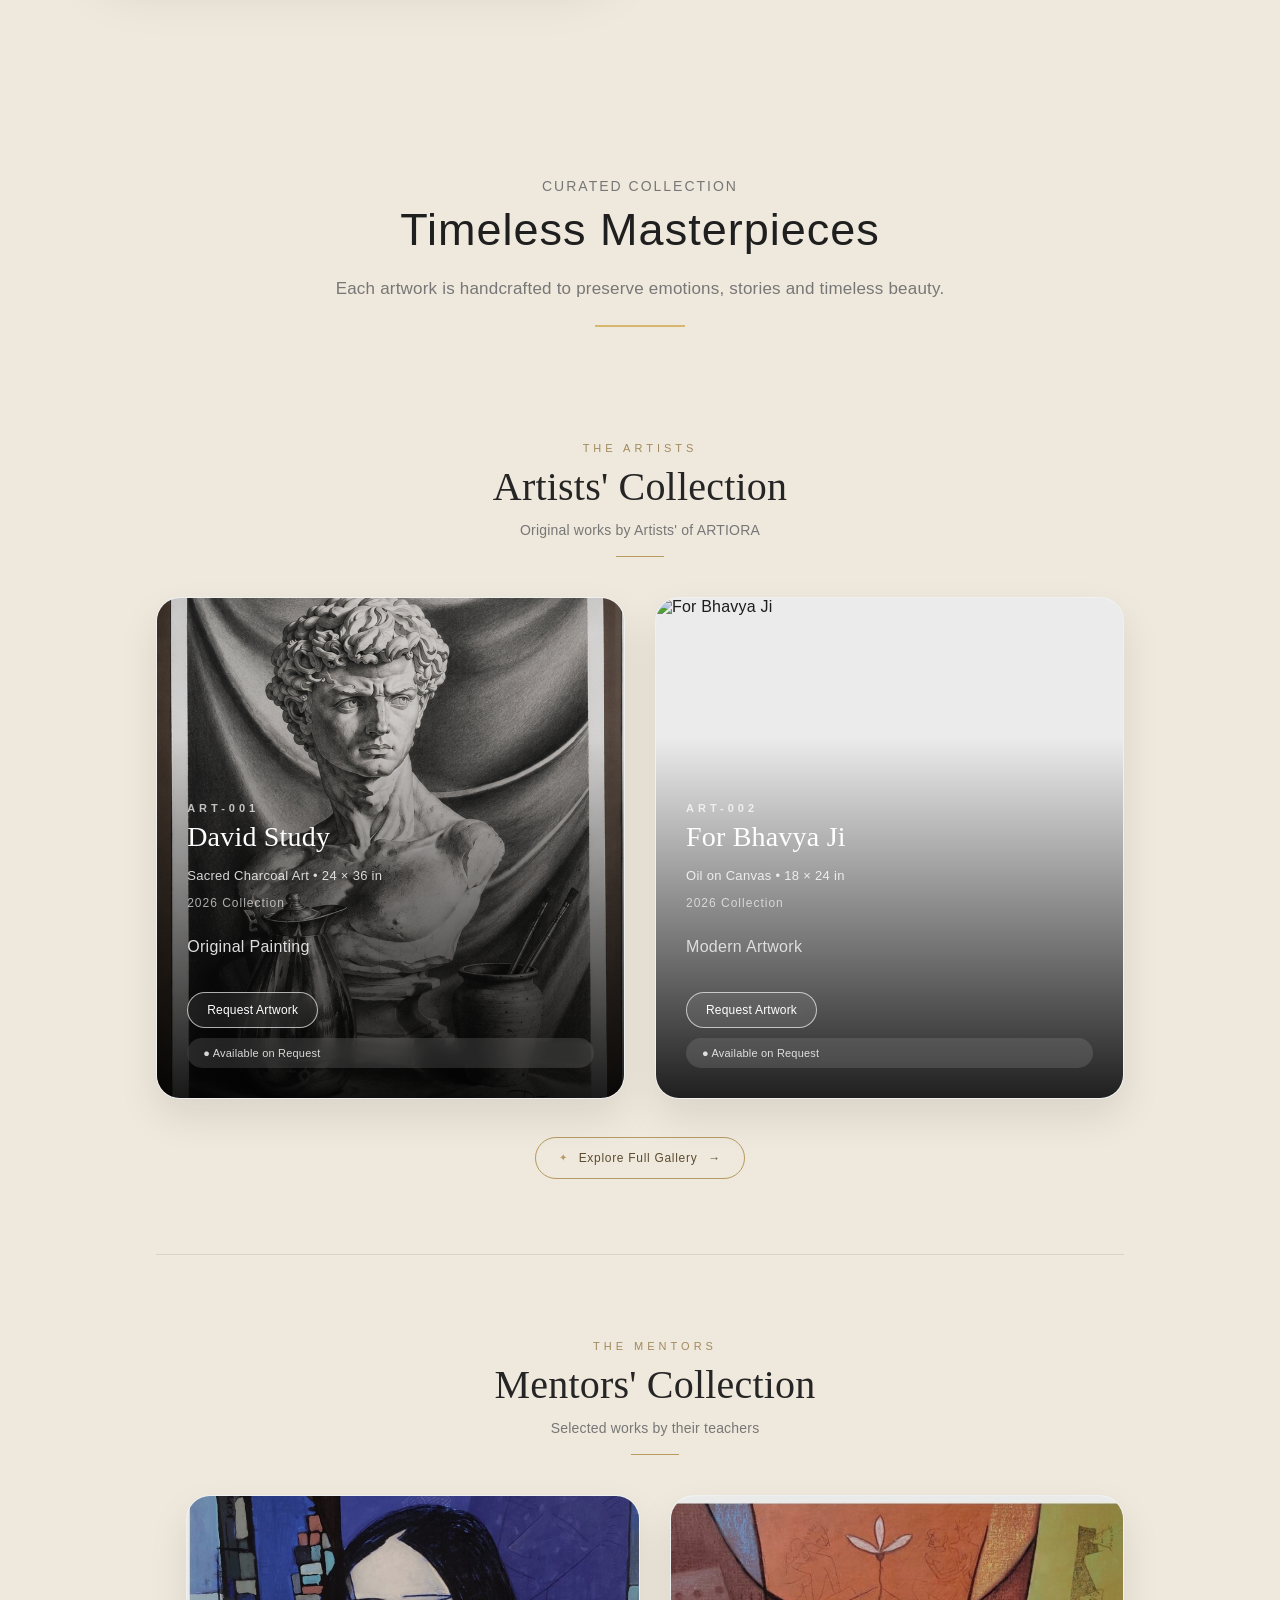
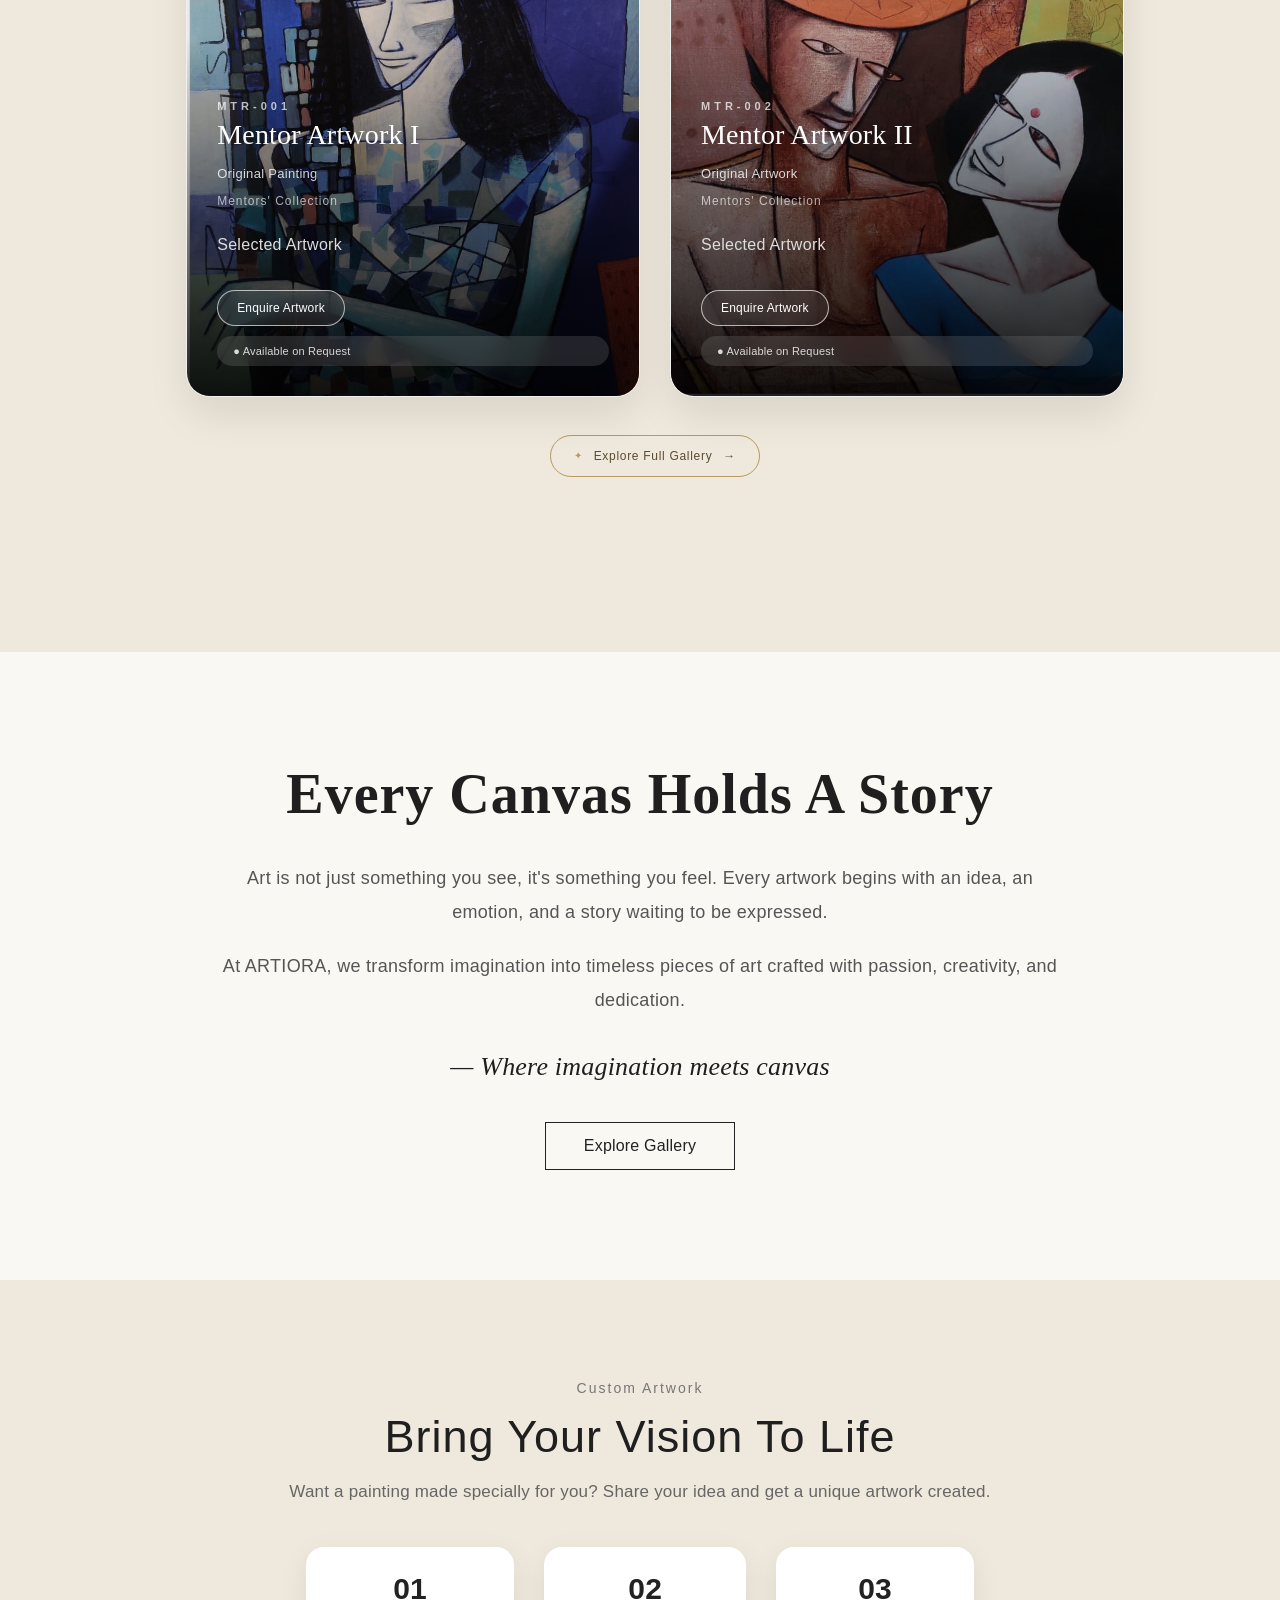
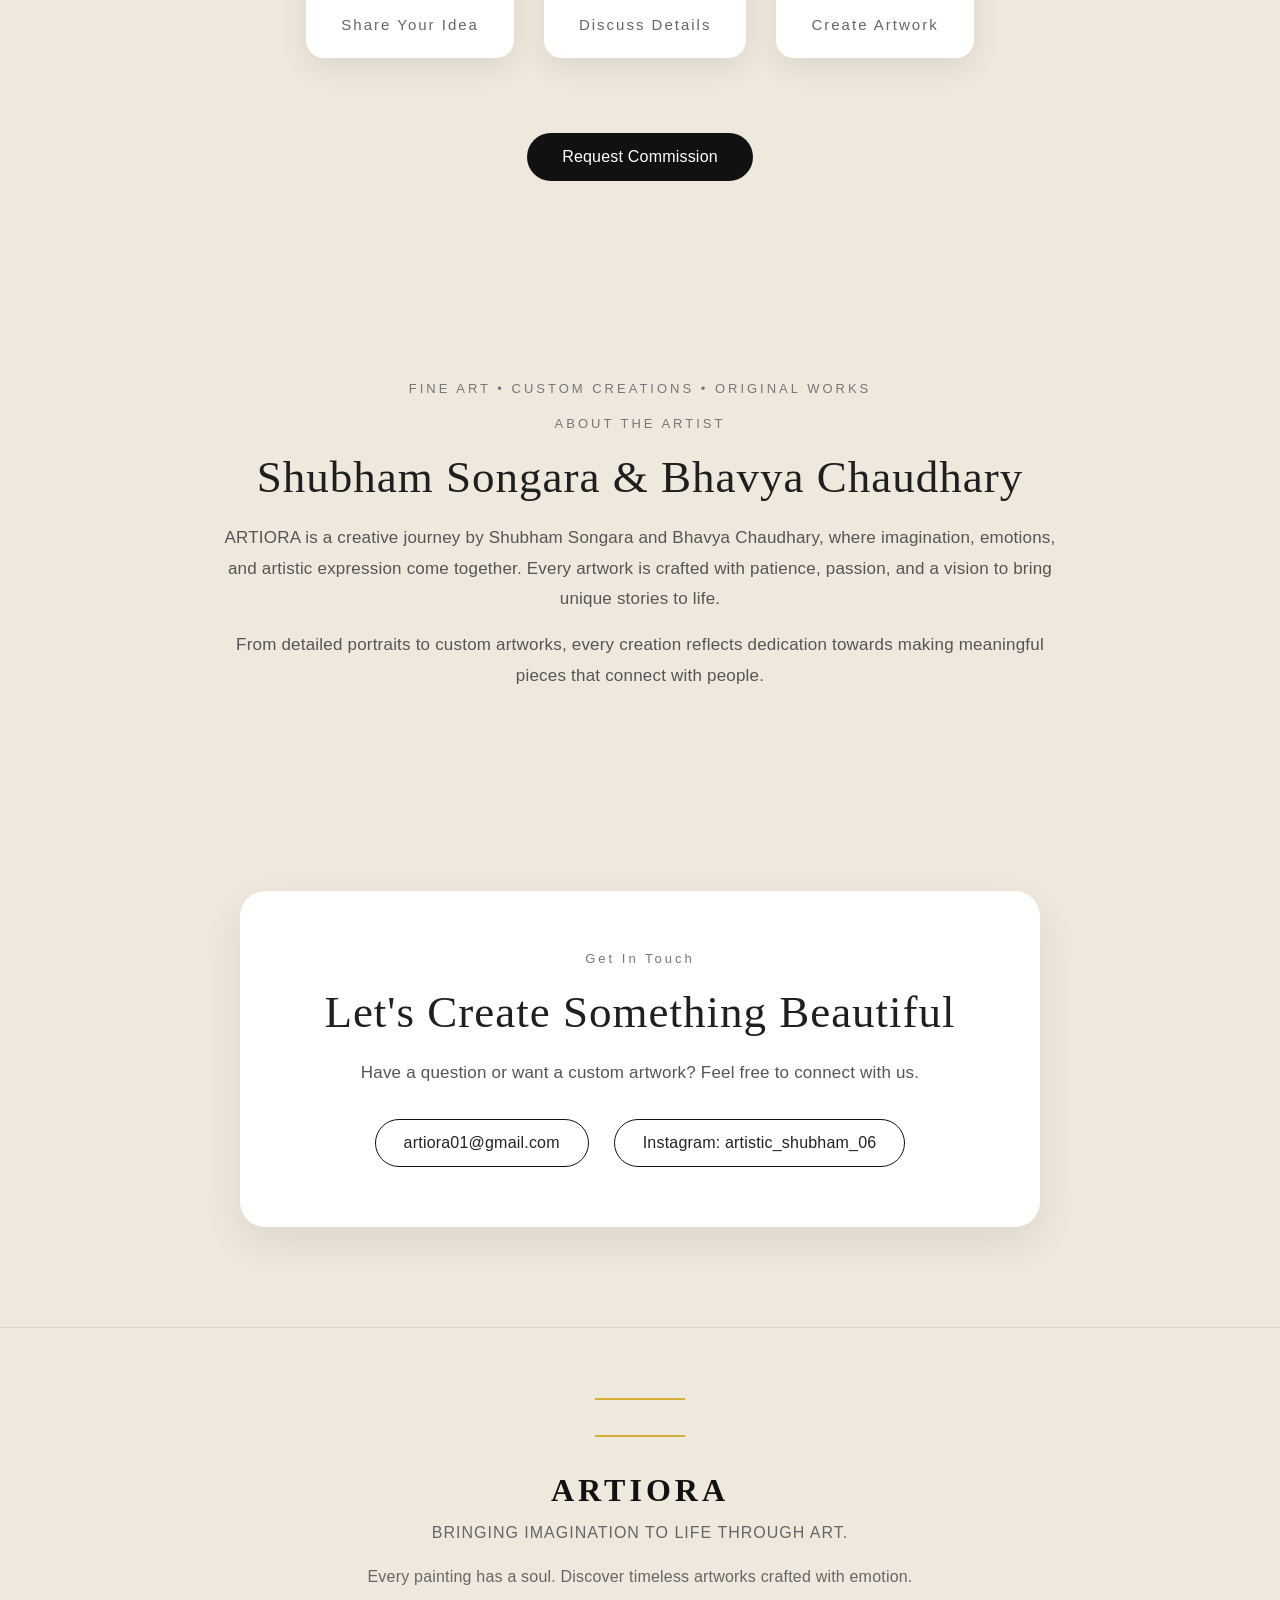
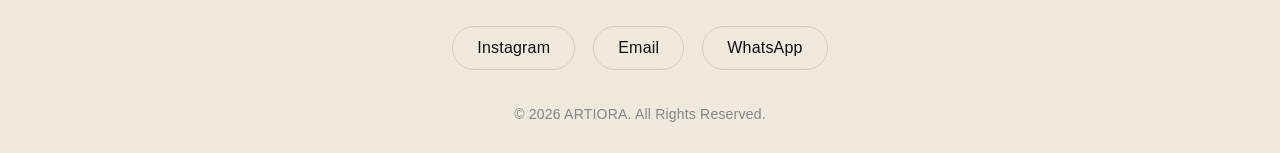
==== commit c4536c71: ".." ====
--- a/index.html
+++ b/index.html
@@ -306,7 +306,7 @@
 
                 <img
                     class="gallery-img"
-                    src="assets/images/gallery/mentor-001.jpg"
+                    src="assets/images/gallery/MTR-001.jpg"
                     alt="Mentor Artwork One"
                 >
 
@@ -354,7 +354,7 @@
 
                 <img
                     class="gallery-img"
-                    src="assets/images/gallery/mentor-002.jpg"
+                    src="assets/images/gallery/MTR-002.jpg"
                     alt="Mentor Artwork Two"
                 >
 
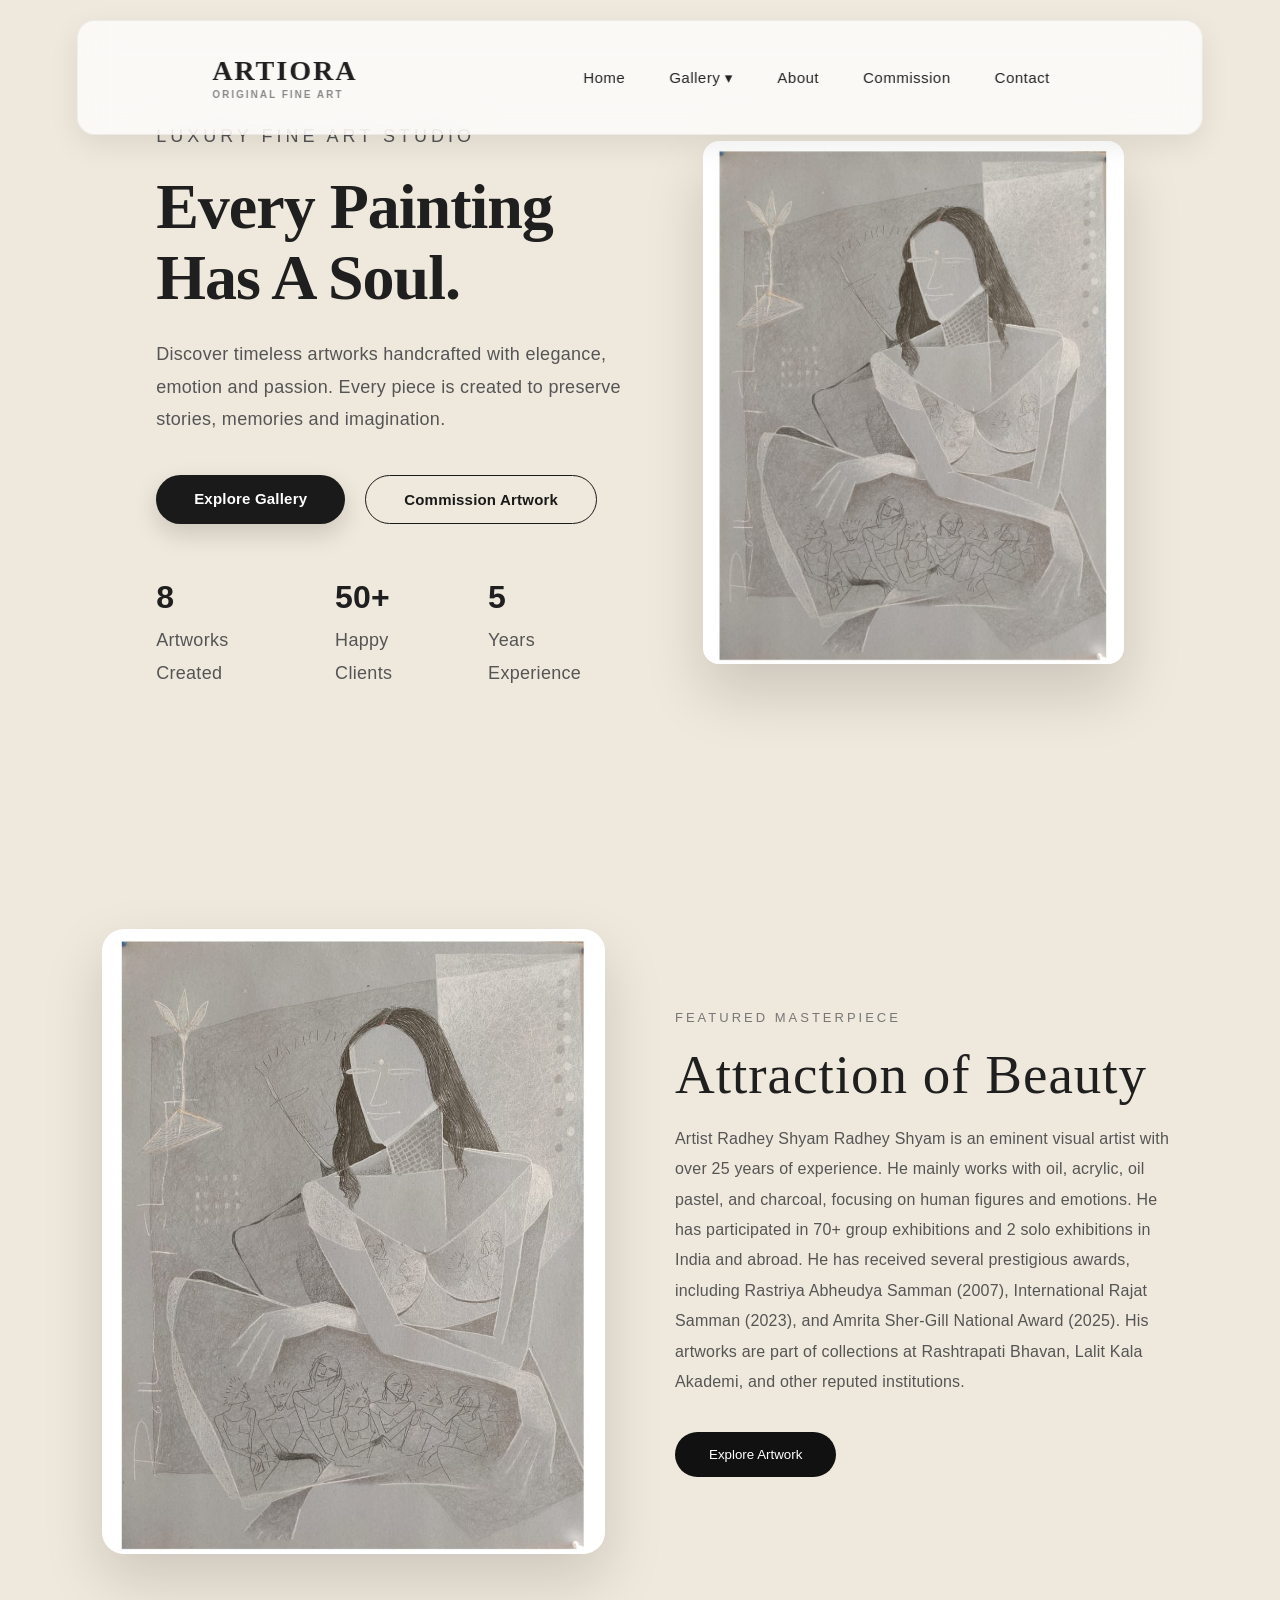
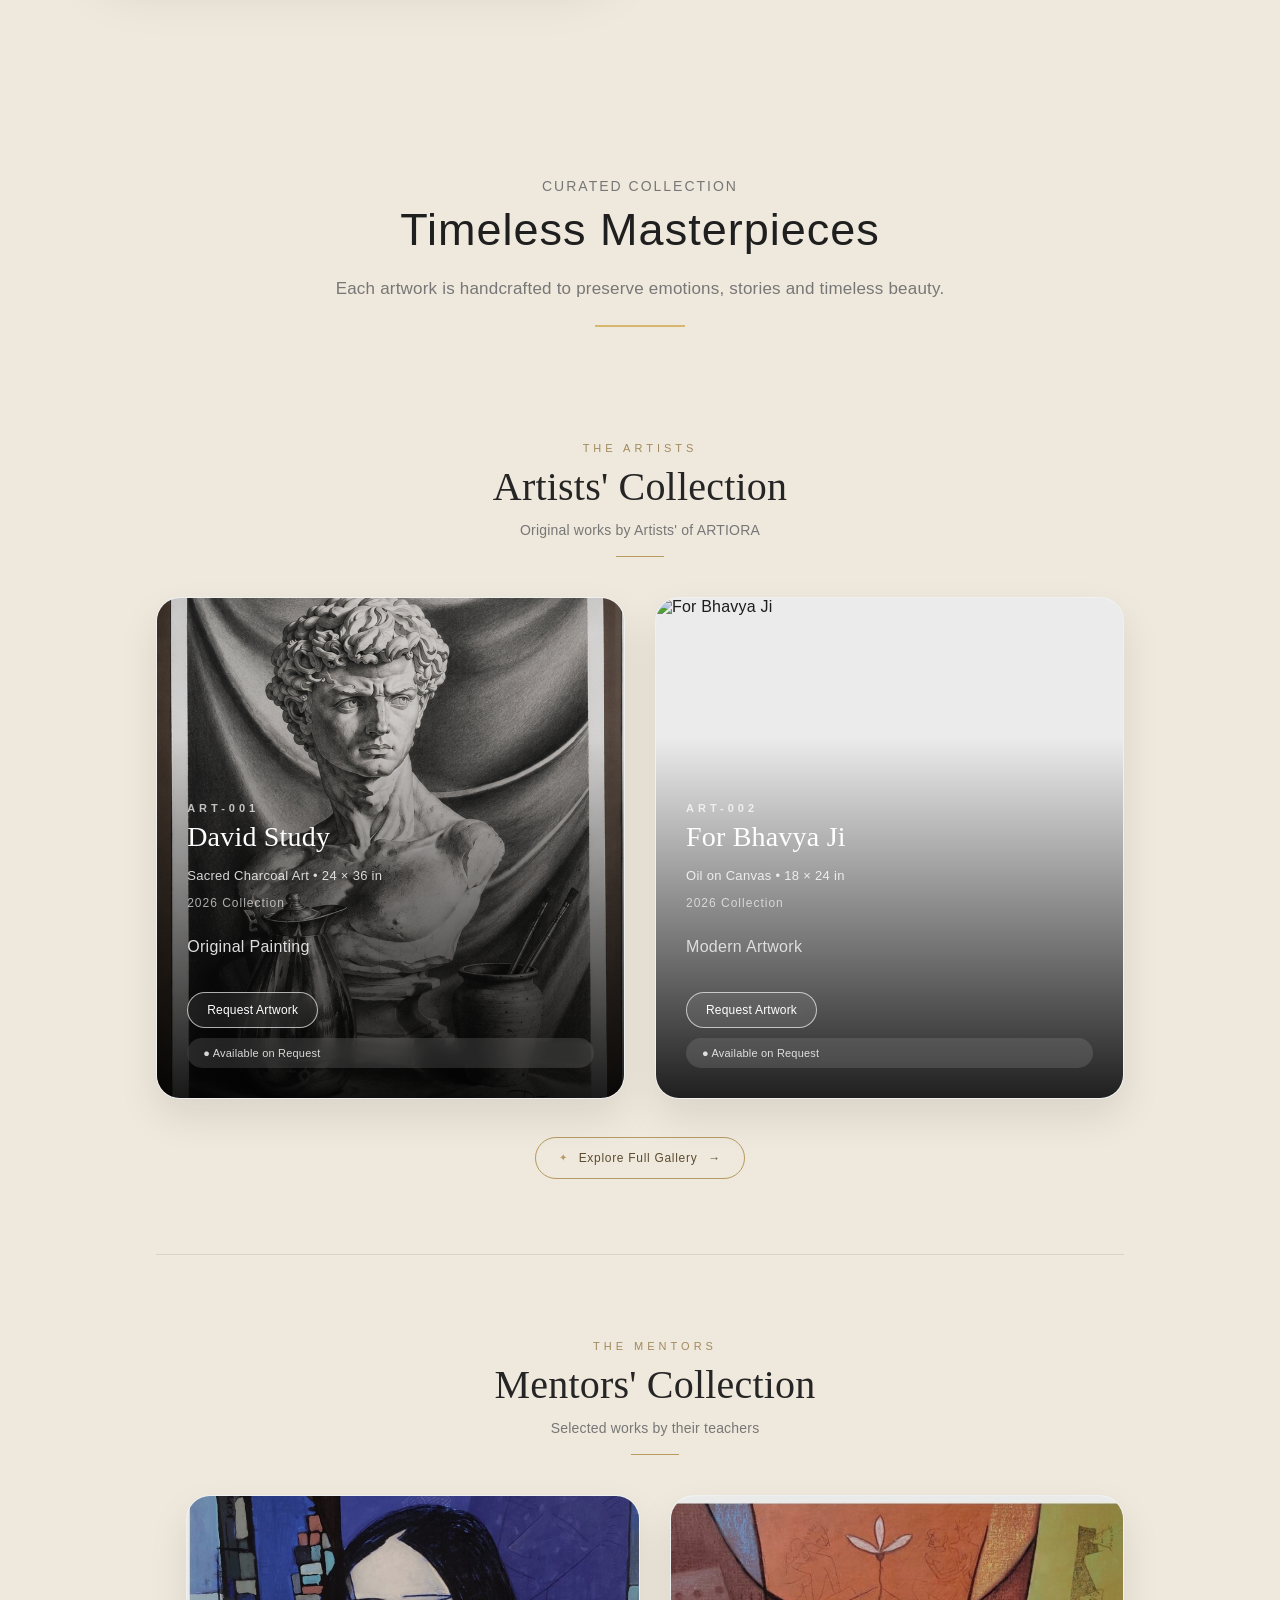
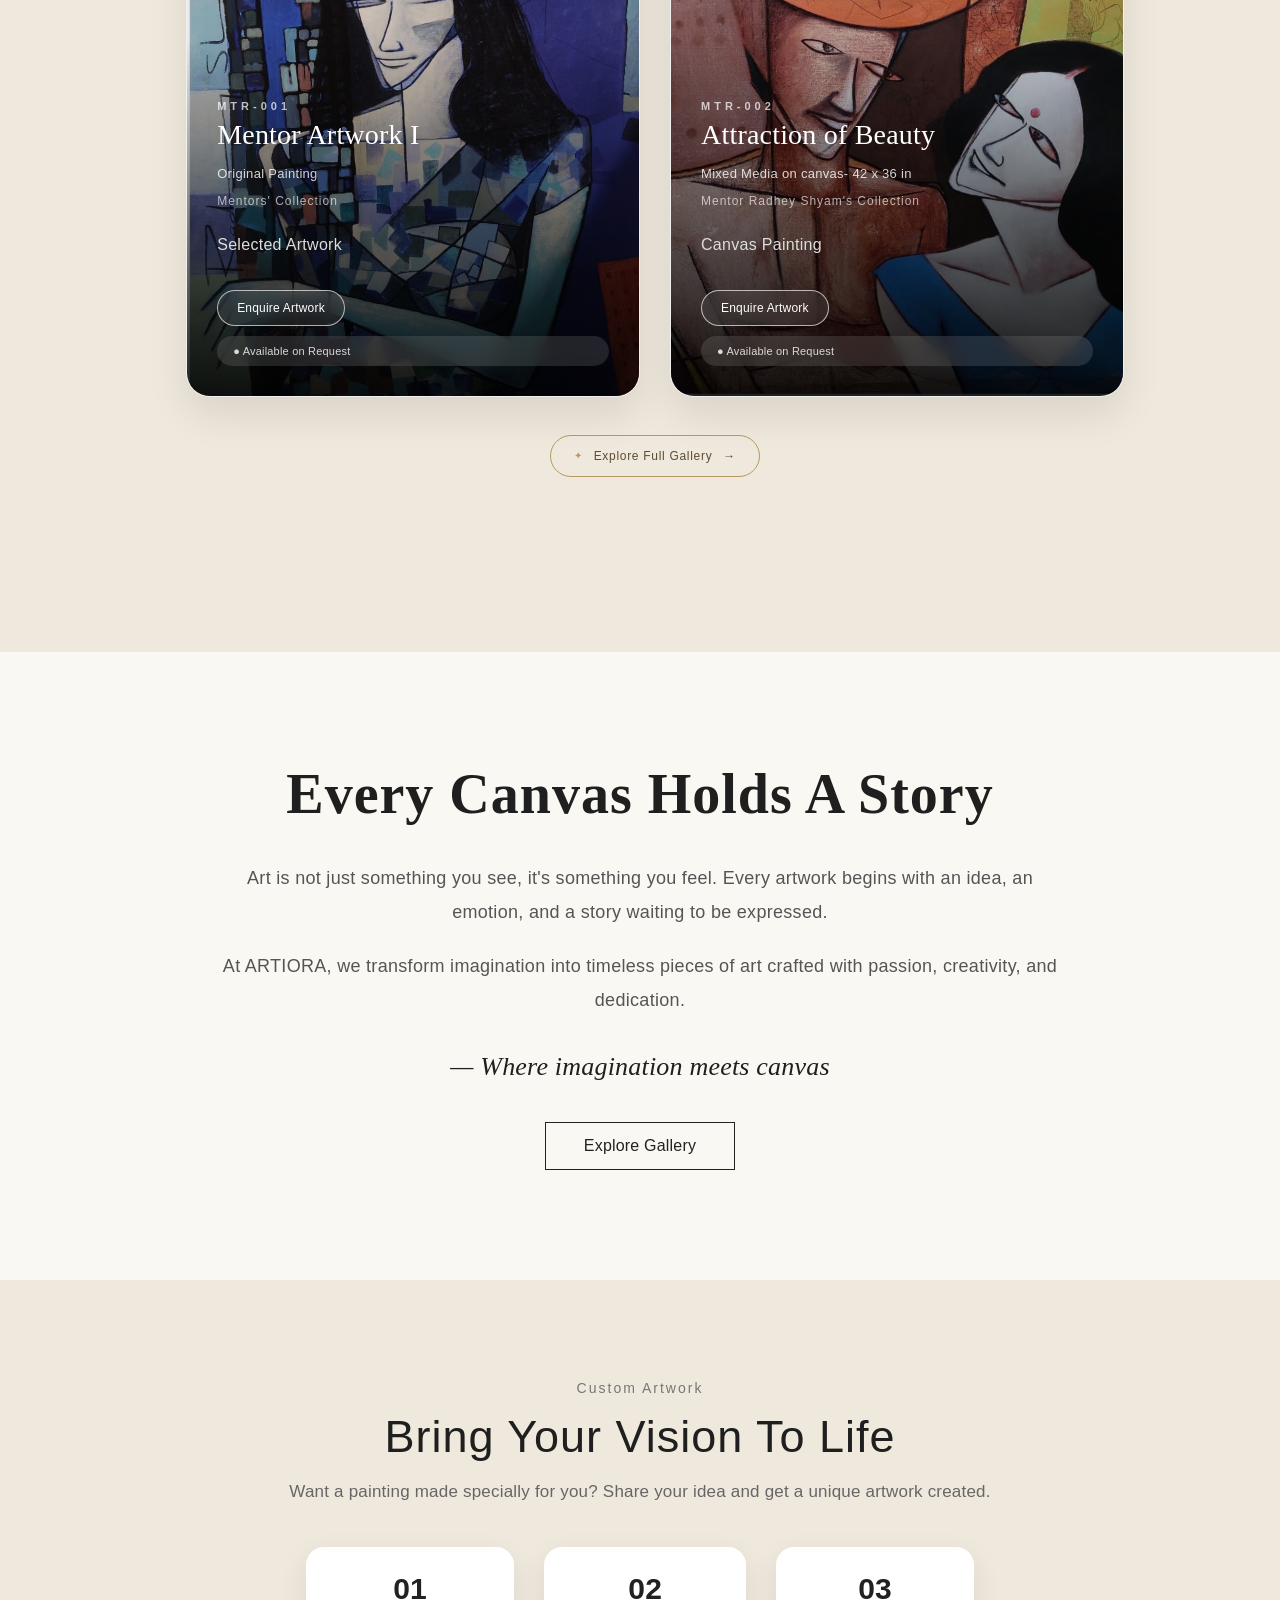
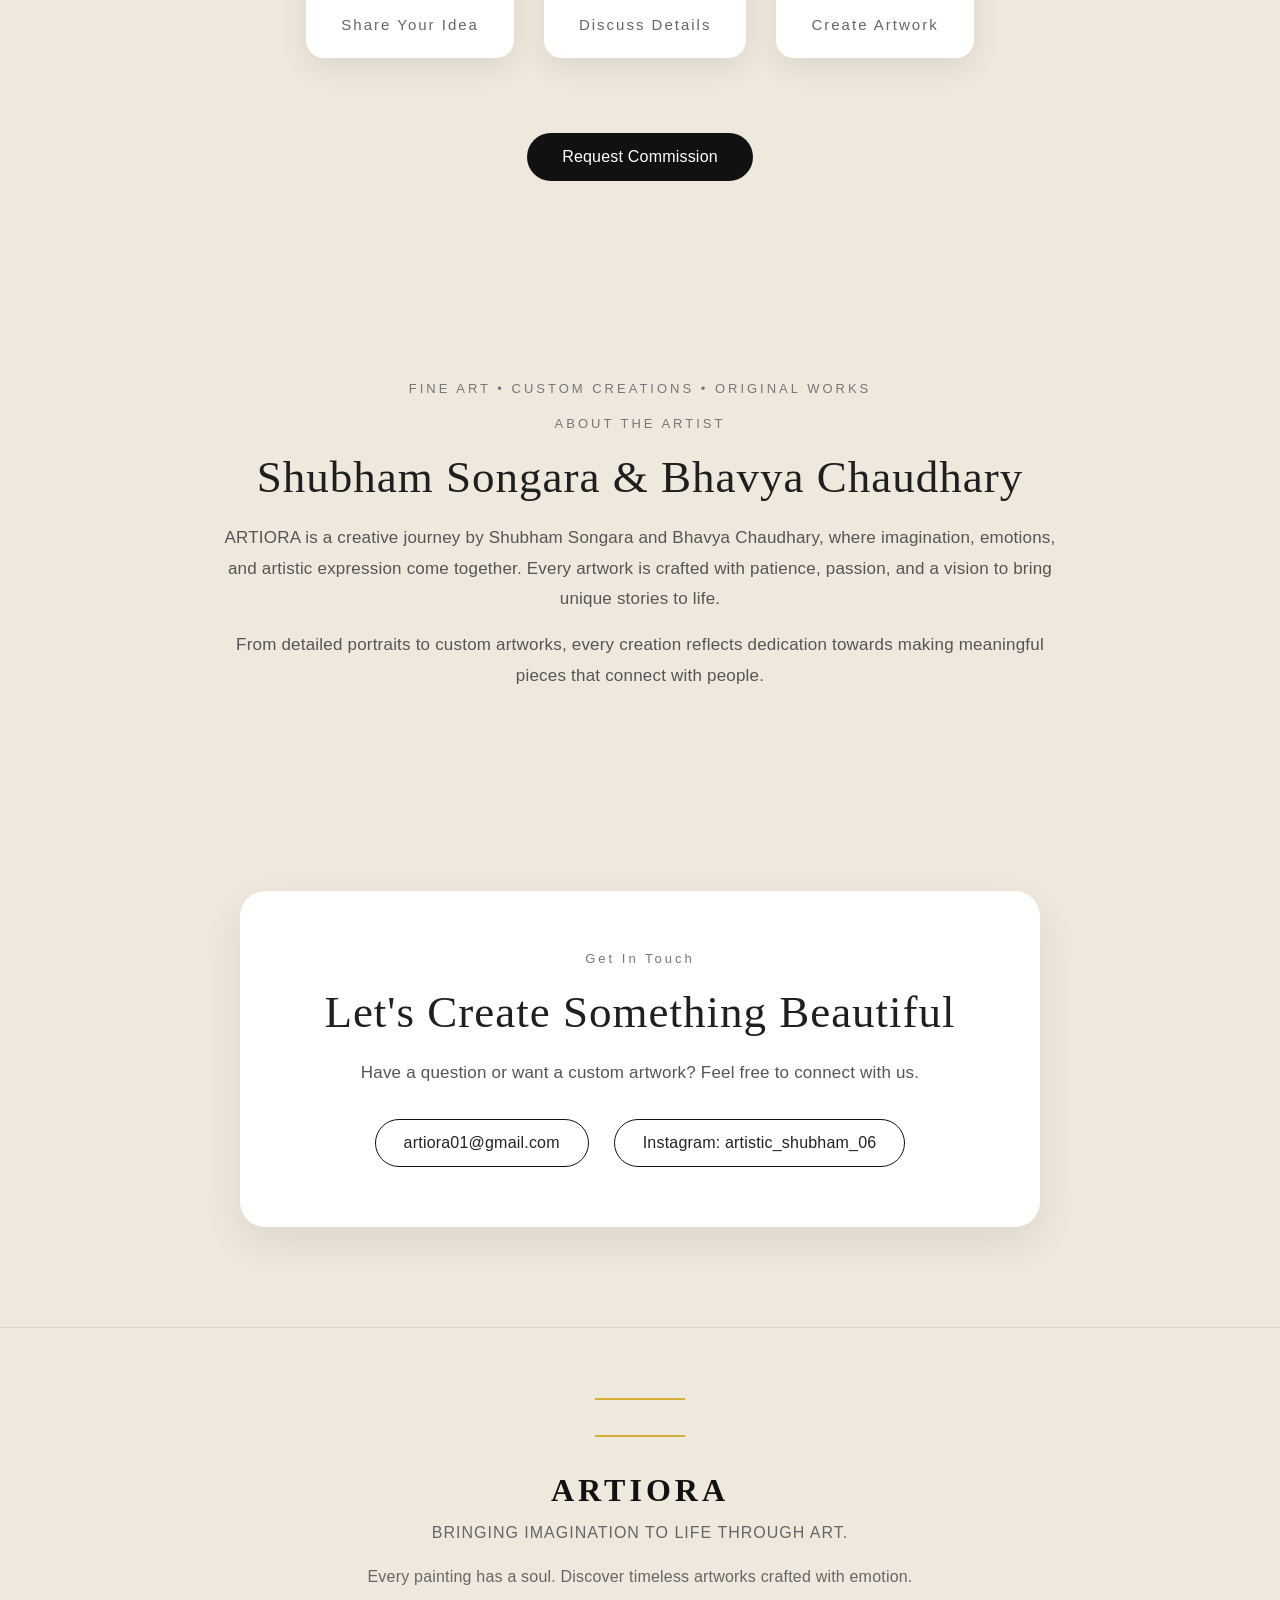
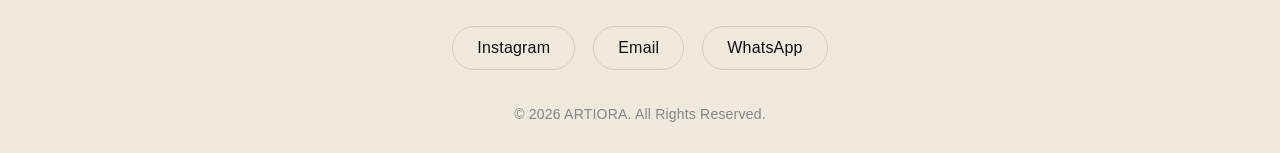
==== commit 7f10d821: "Update index.html" ====
--- a/index.html
+++ b/index.html
@@ -365,19 +365,19 @@
                     </p>
 
                     <h3>
-                        Mentor Artwork II
+                        Attraction of Beauty
                     </h3>
 
                     <p class="art-details">
-                        Original Artwork
+                        Mixed Media on canvas- 42 x 36 in 
                     </p>
 
                     <p class="art-year">
-                        Mentors' Collection
+                        Mentor Radhey Shyam's Collection
                     </p>
 
                     <p>
-                        Selected Artwork
+                       Canvas Painting
                     </p>
 
                     <a
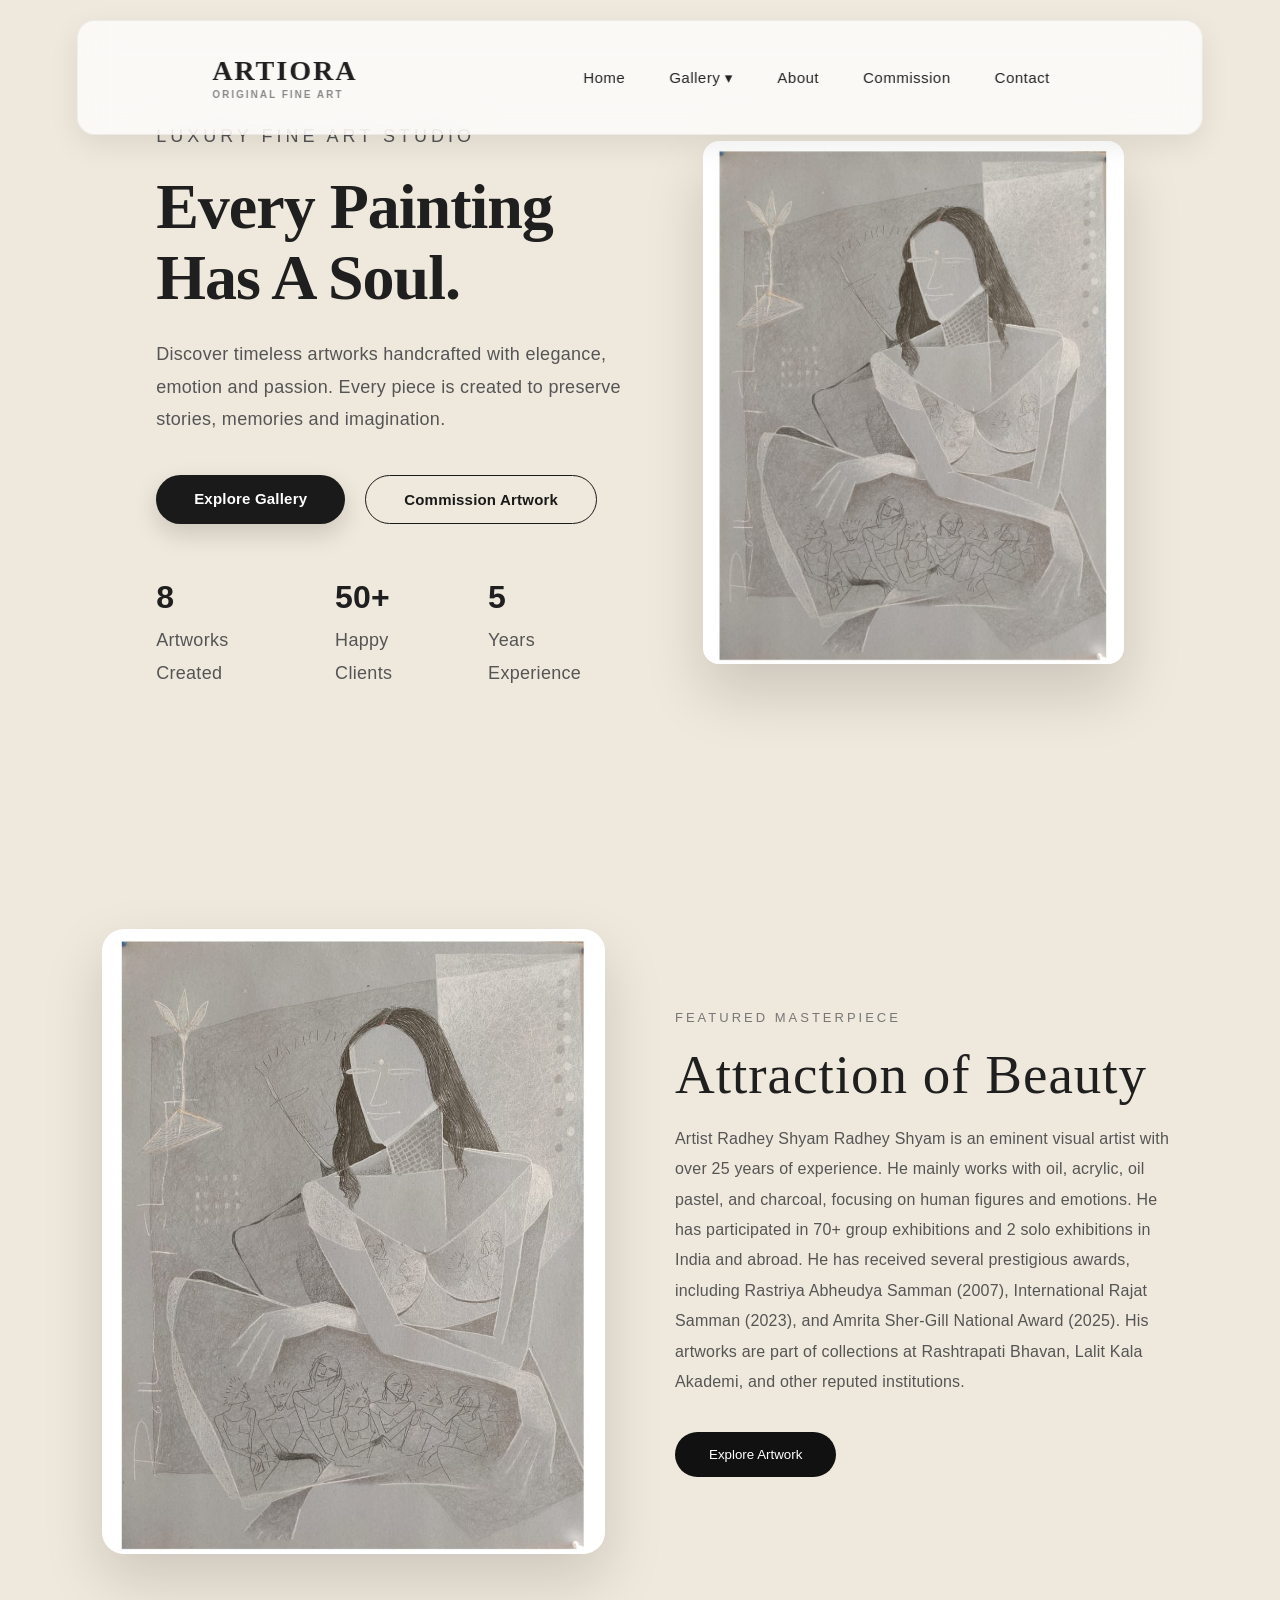
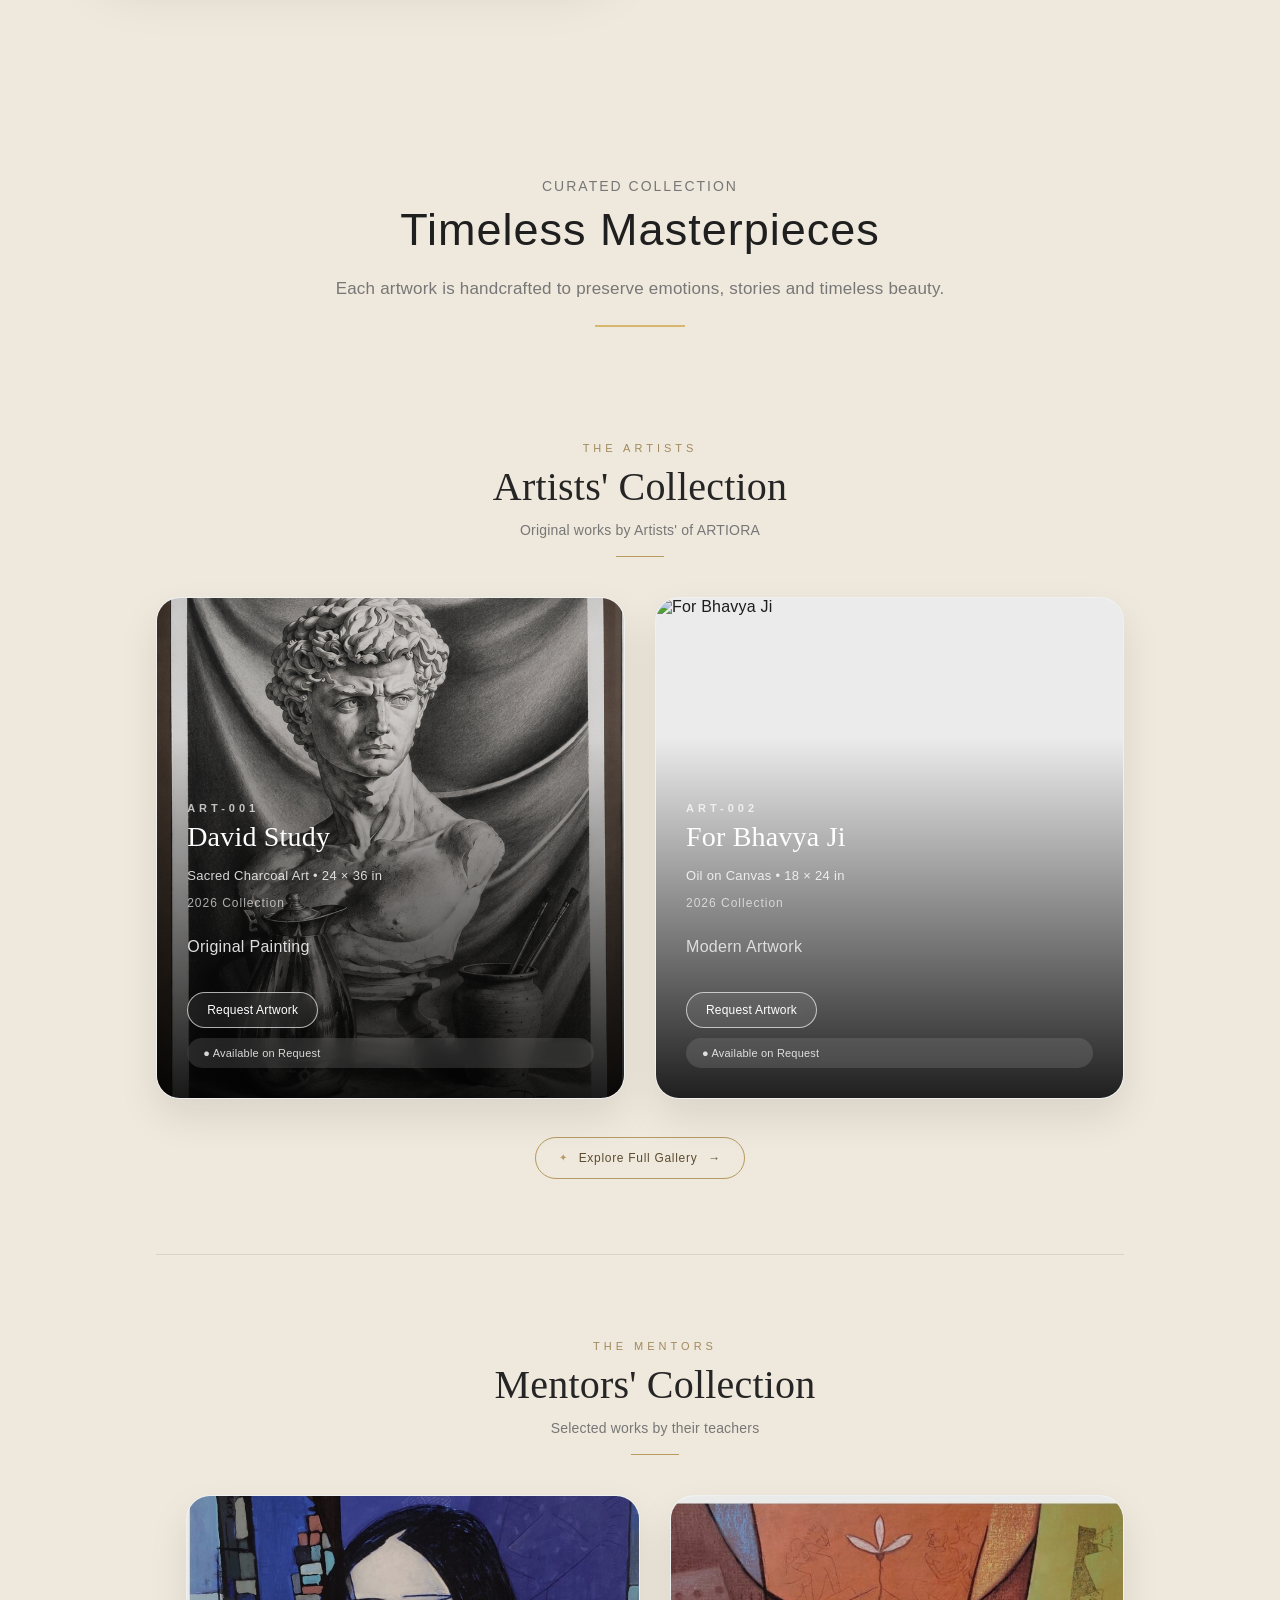
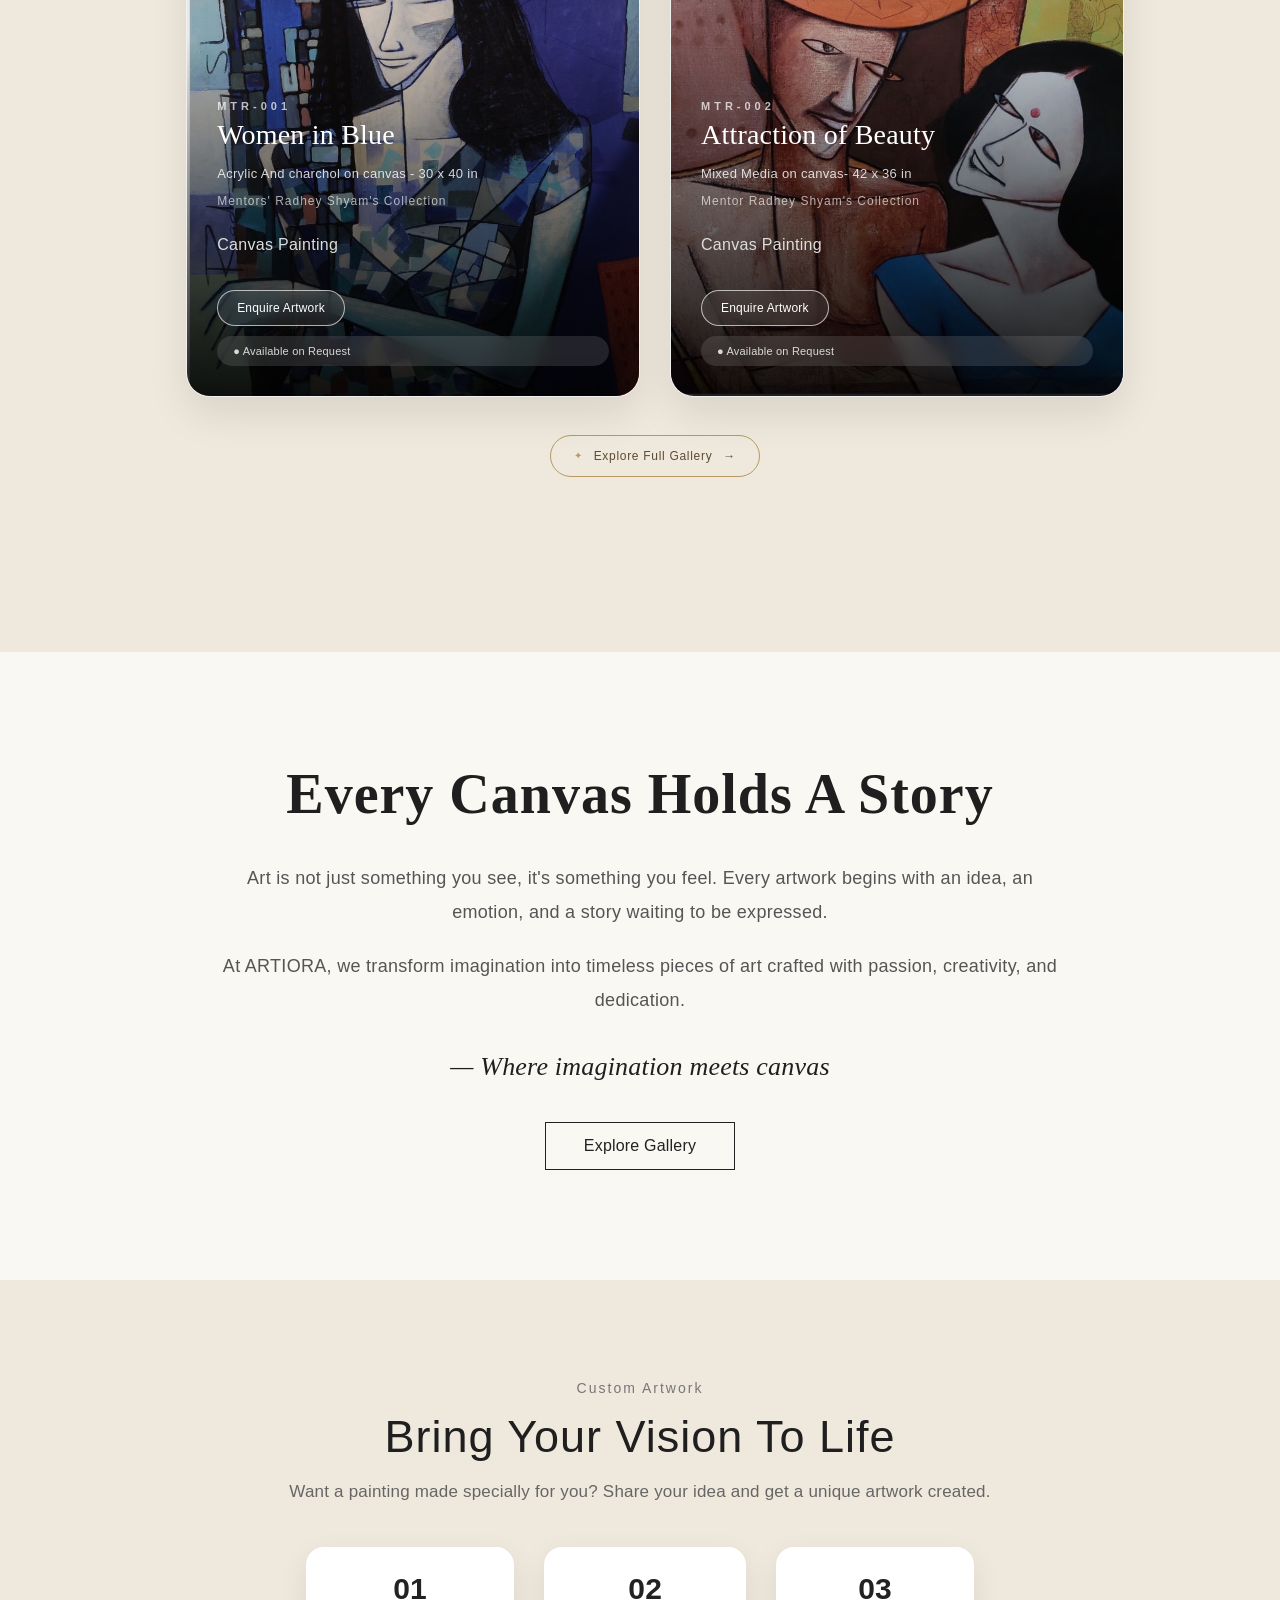
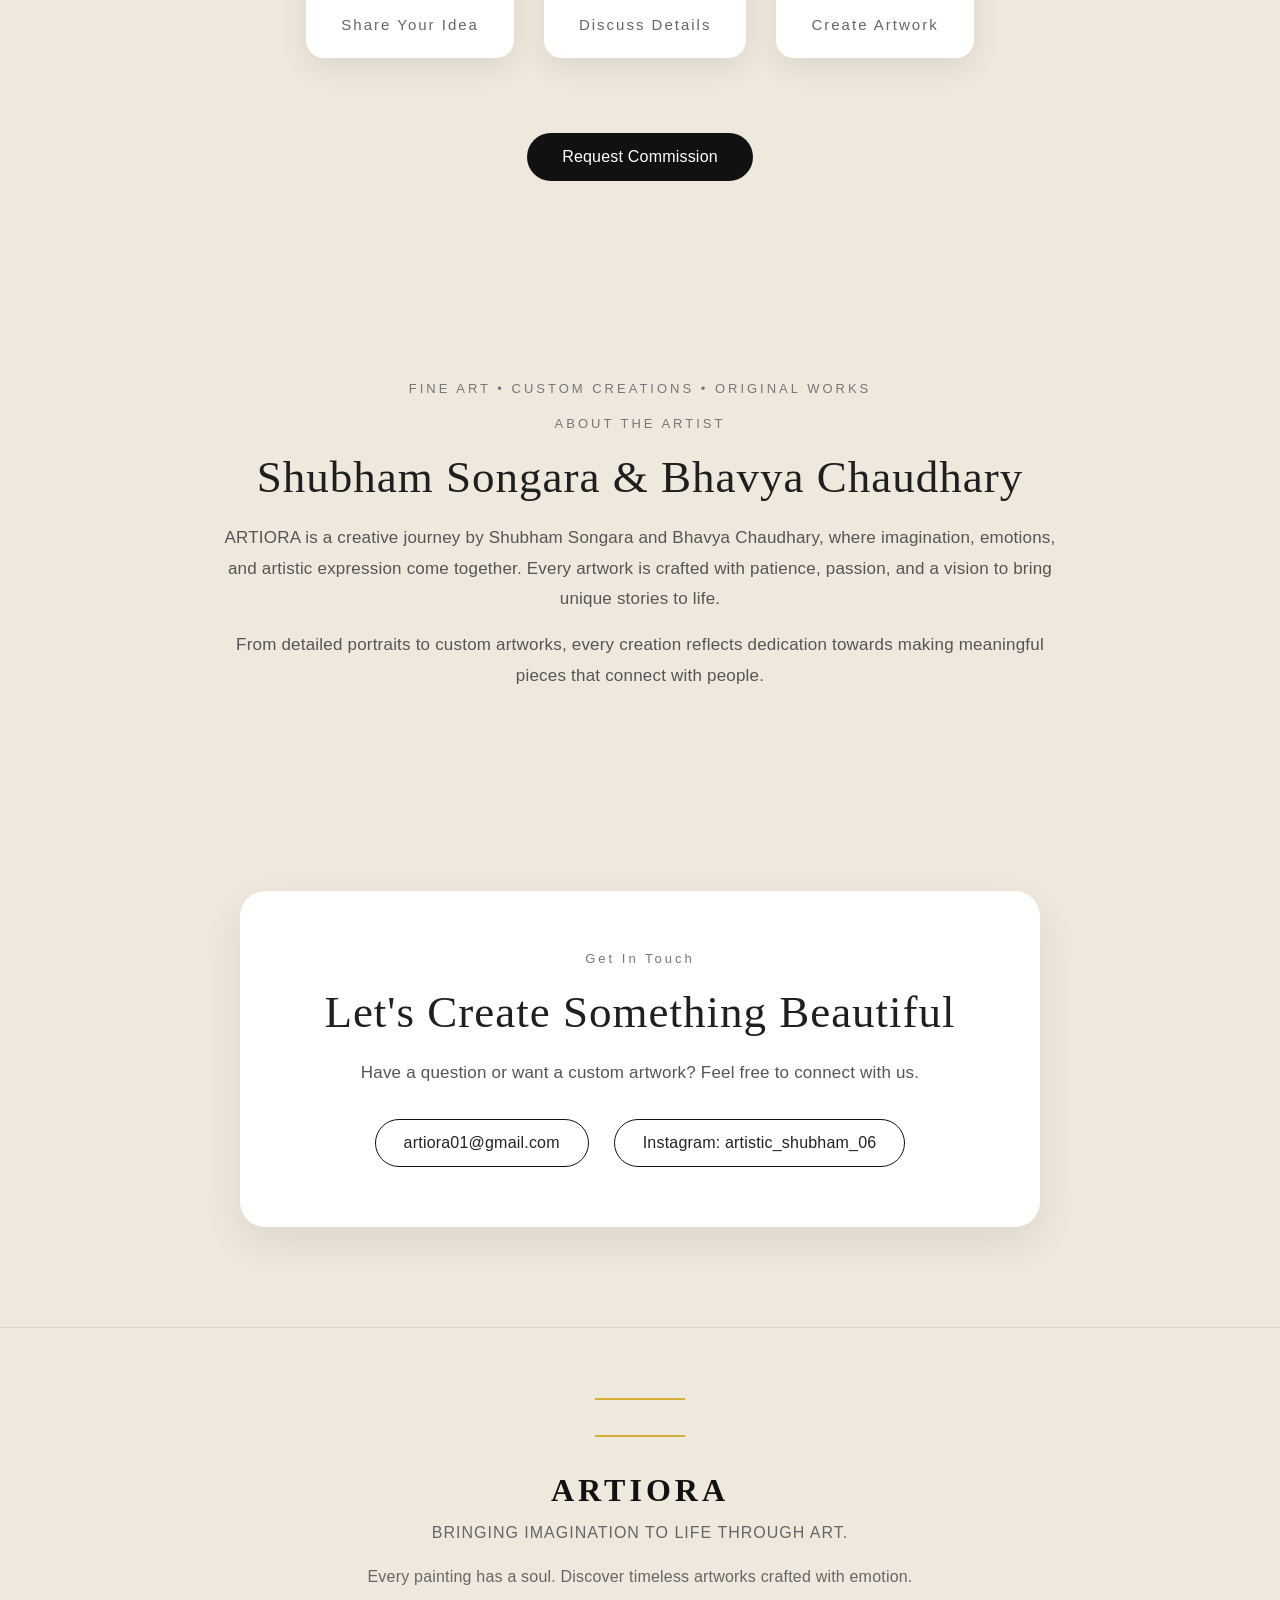
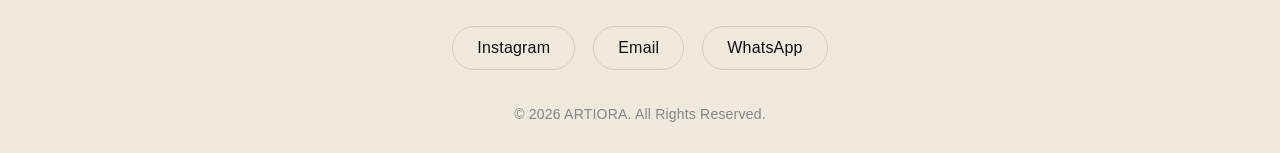
==== commit f540b119: "Update index.html" ====
--- a/index.html
+++ b/index.html
@@ -317,19 +317,19 @@
                     </p>
 
                     <h3>
-                        Mentor Artwork I
+                        Women in Blue
                     </h3>
 
                     <p class="art-details">
-                        Original Painting
+                        Acrylic And charchol on canvas - 30 x 40 in
                     </p>
 
                     <p class="art-year">
-                        Mentors' Collection
+                        Mentors' Radhey Shyam's Collection
                     </p>
 
                     <p>
-                        Selected Artwork
+                       Canvas Painting
                     </p>
 
                     <a
